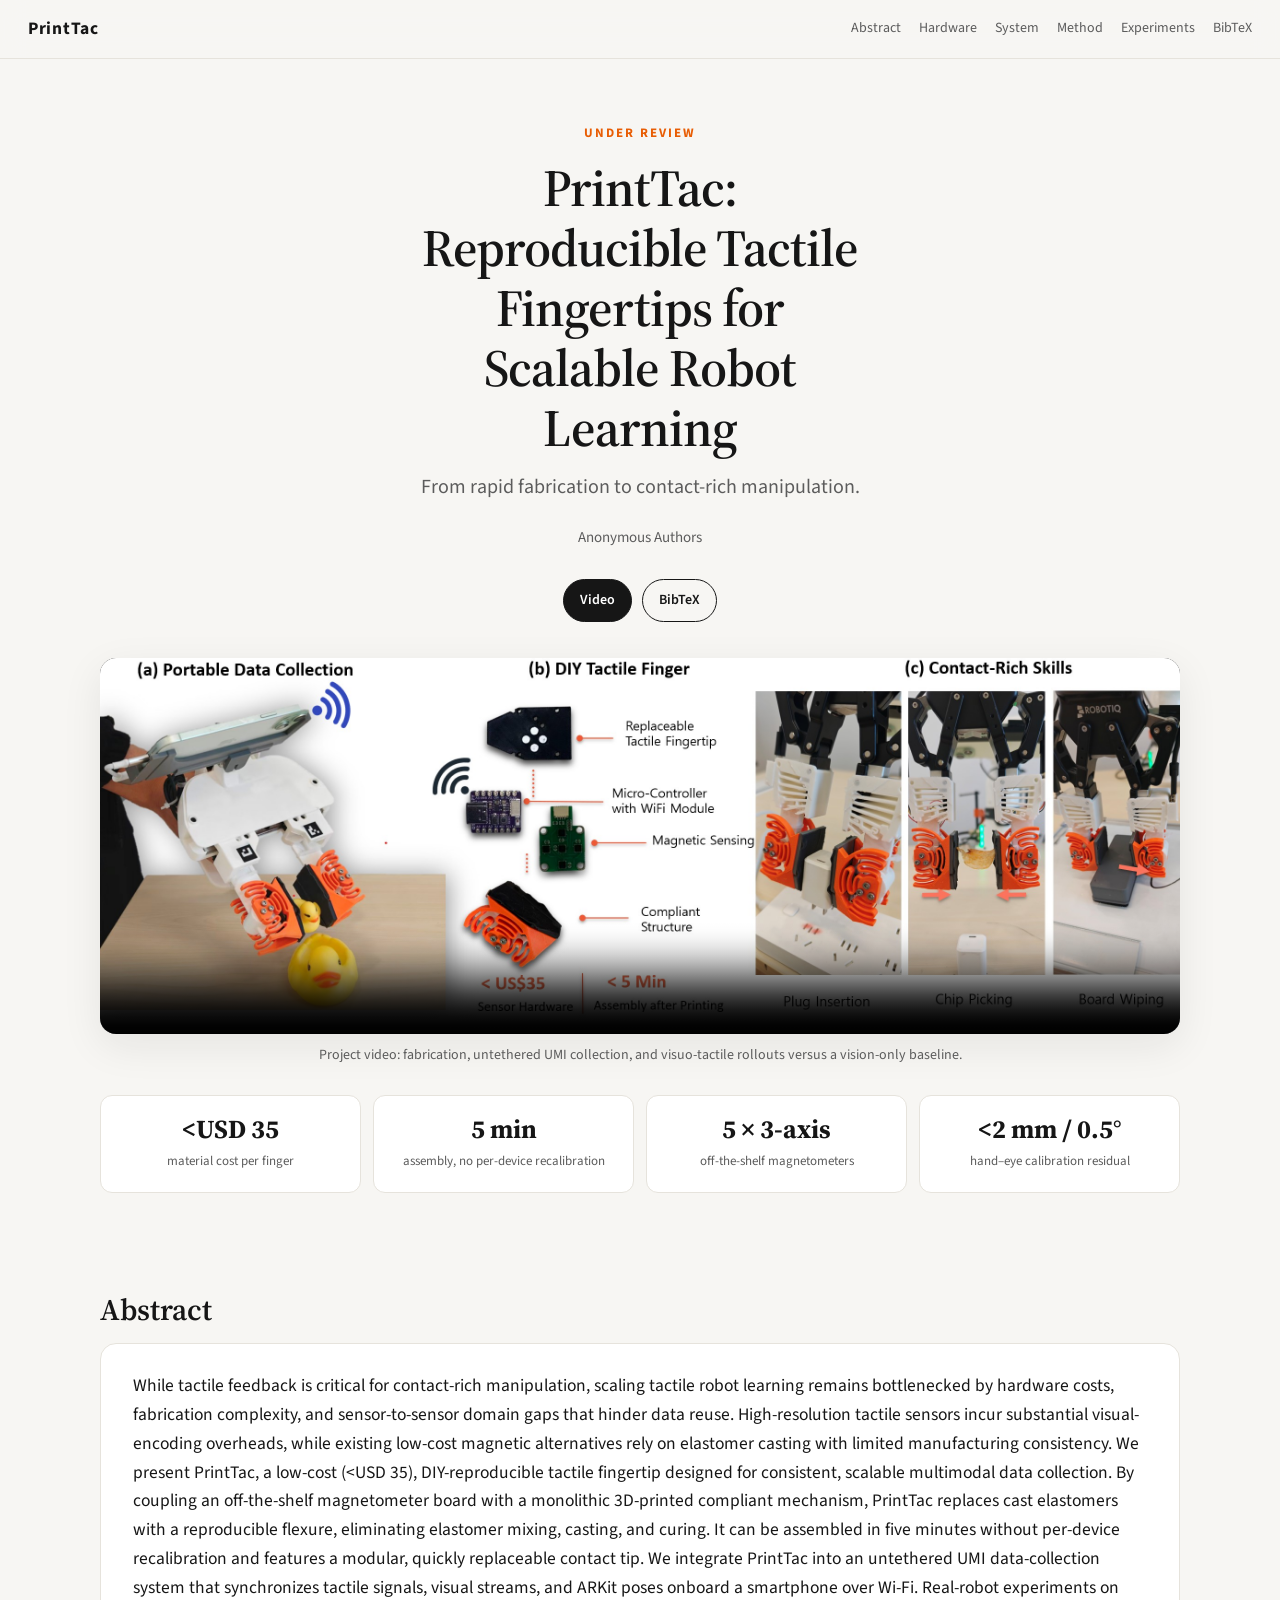
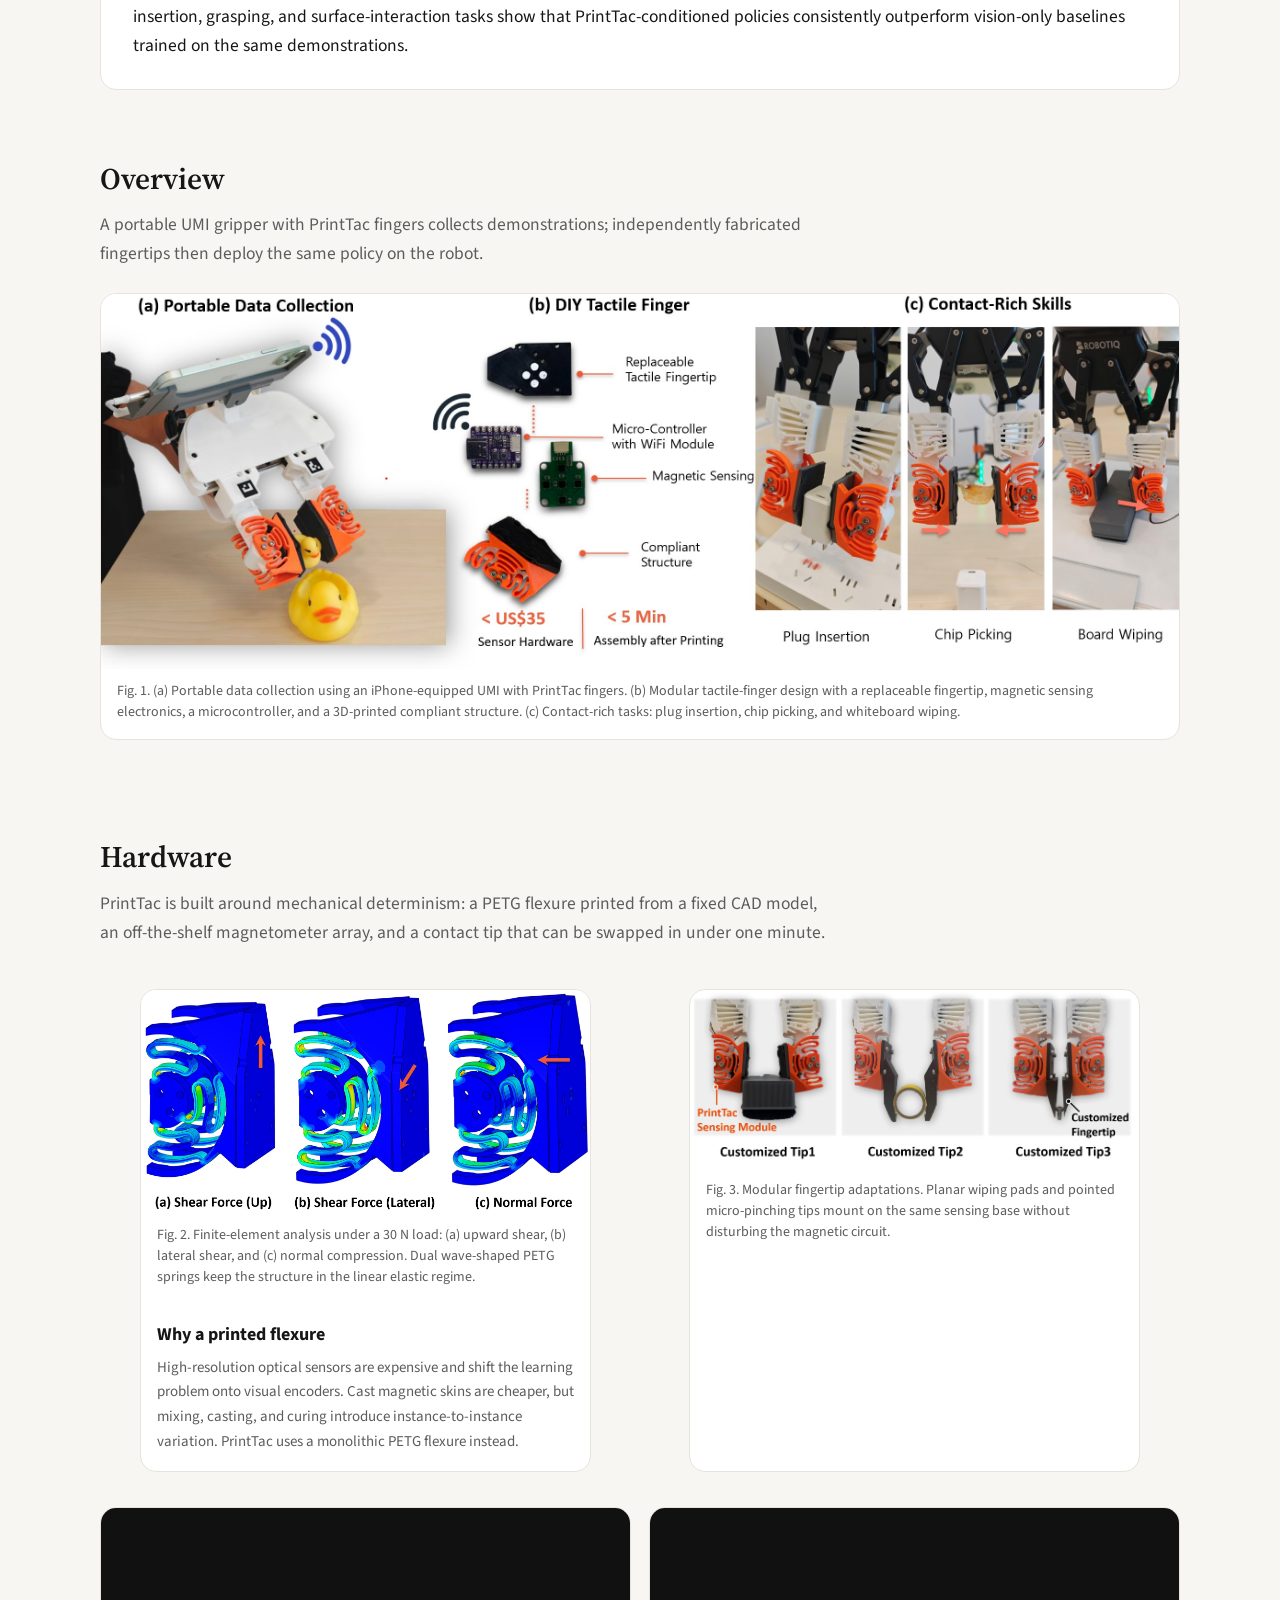
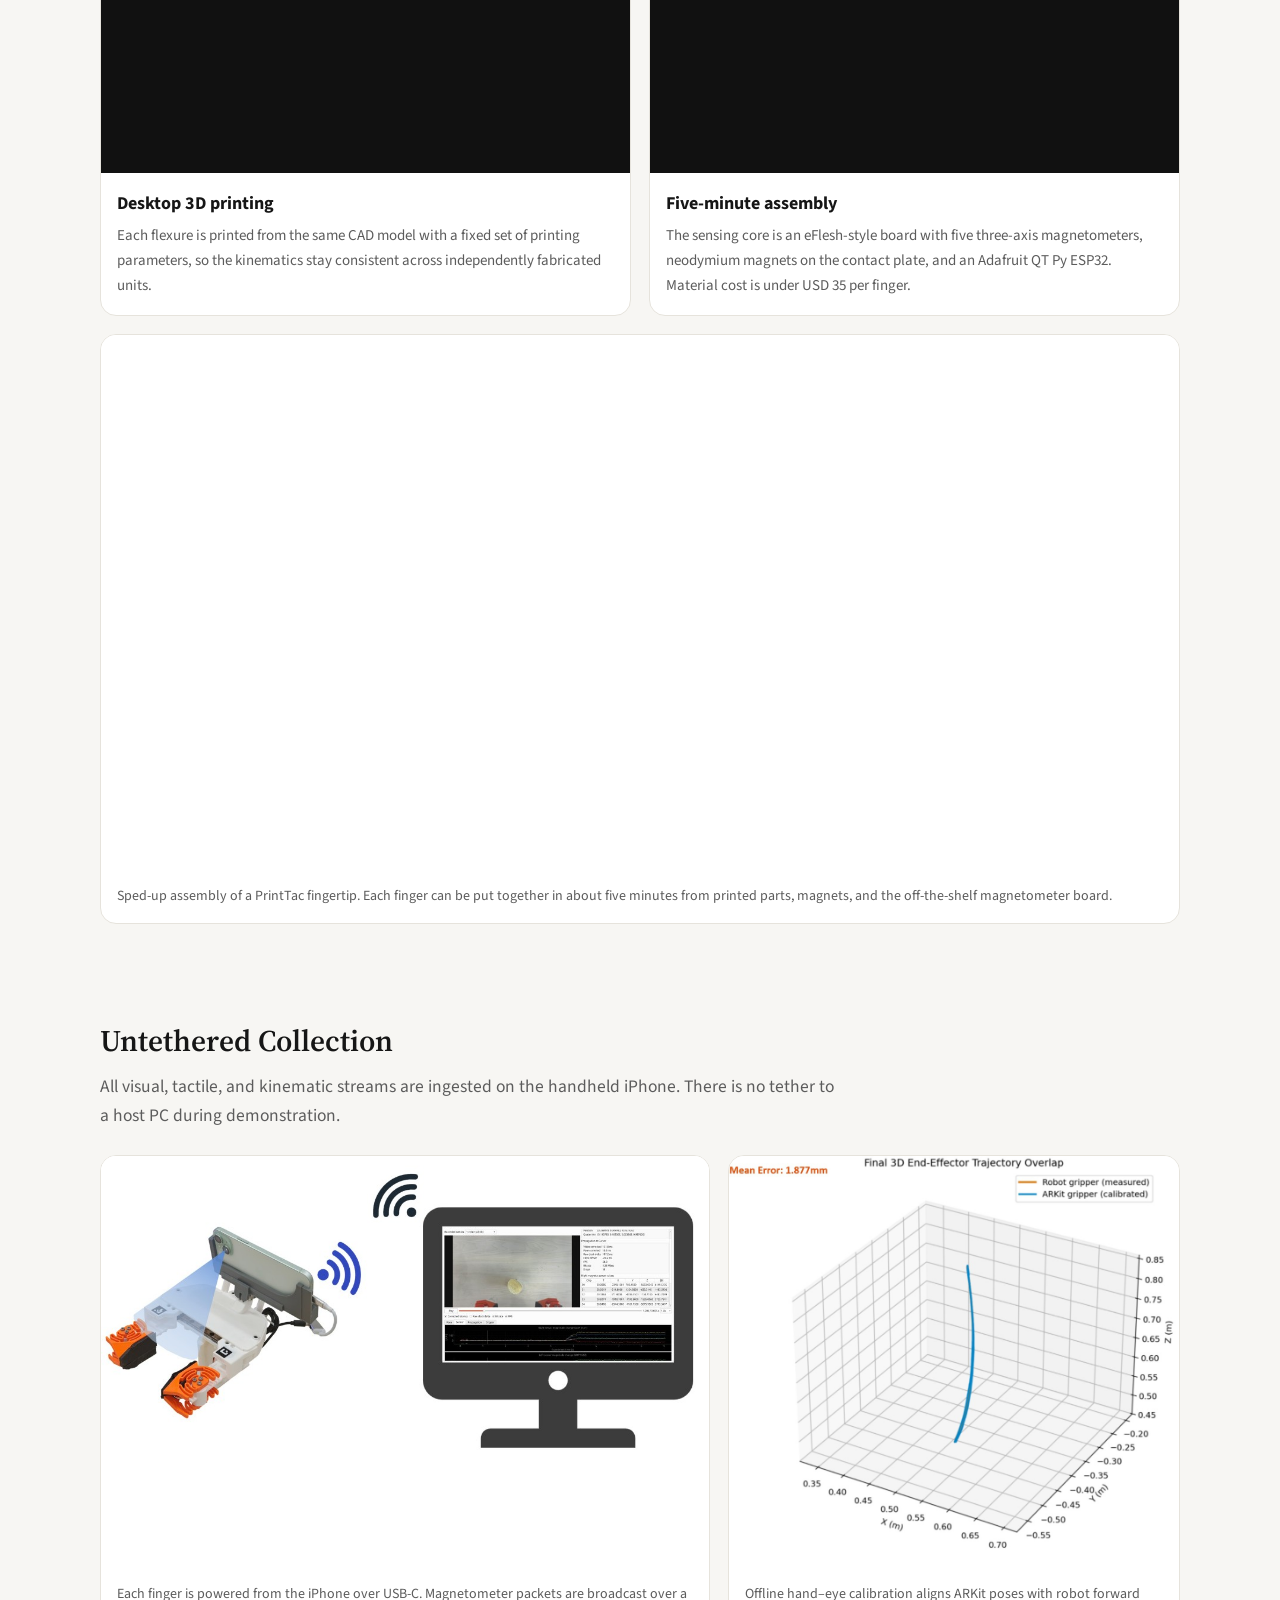
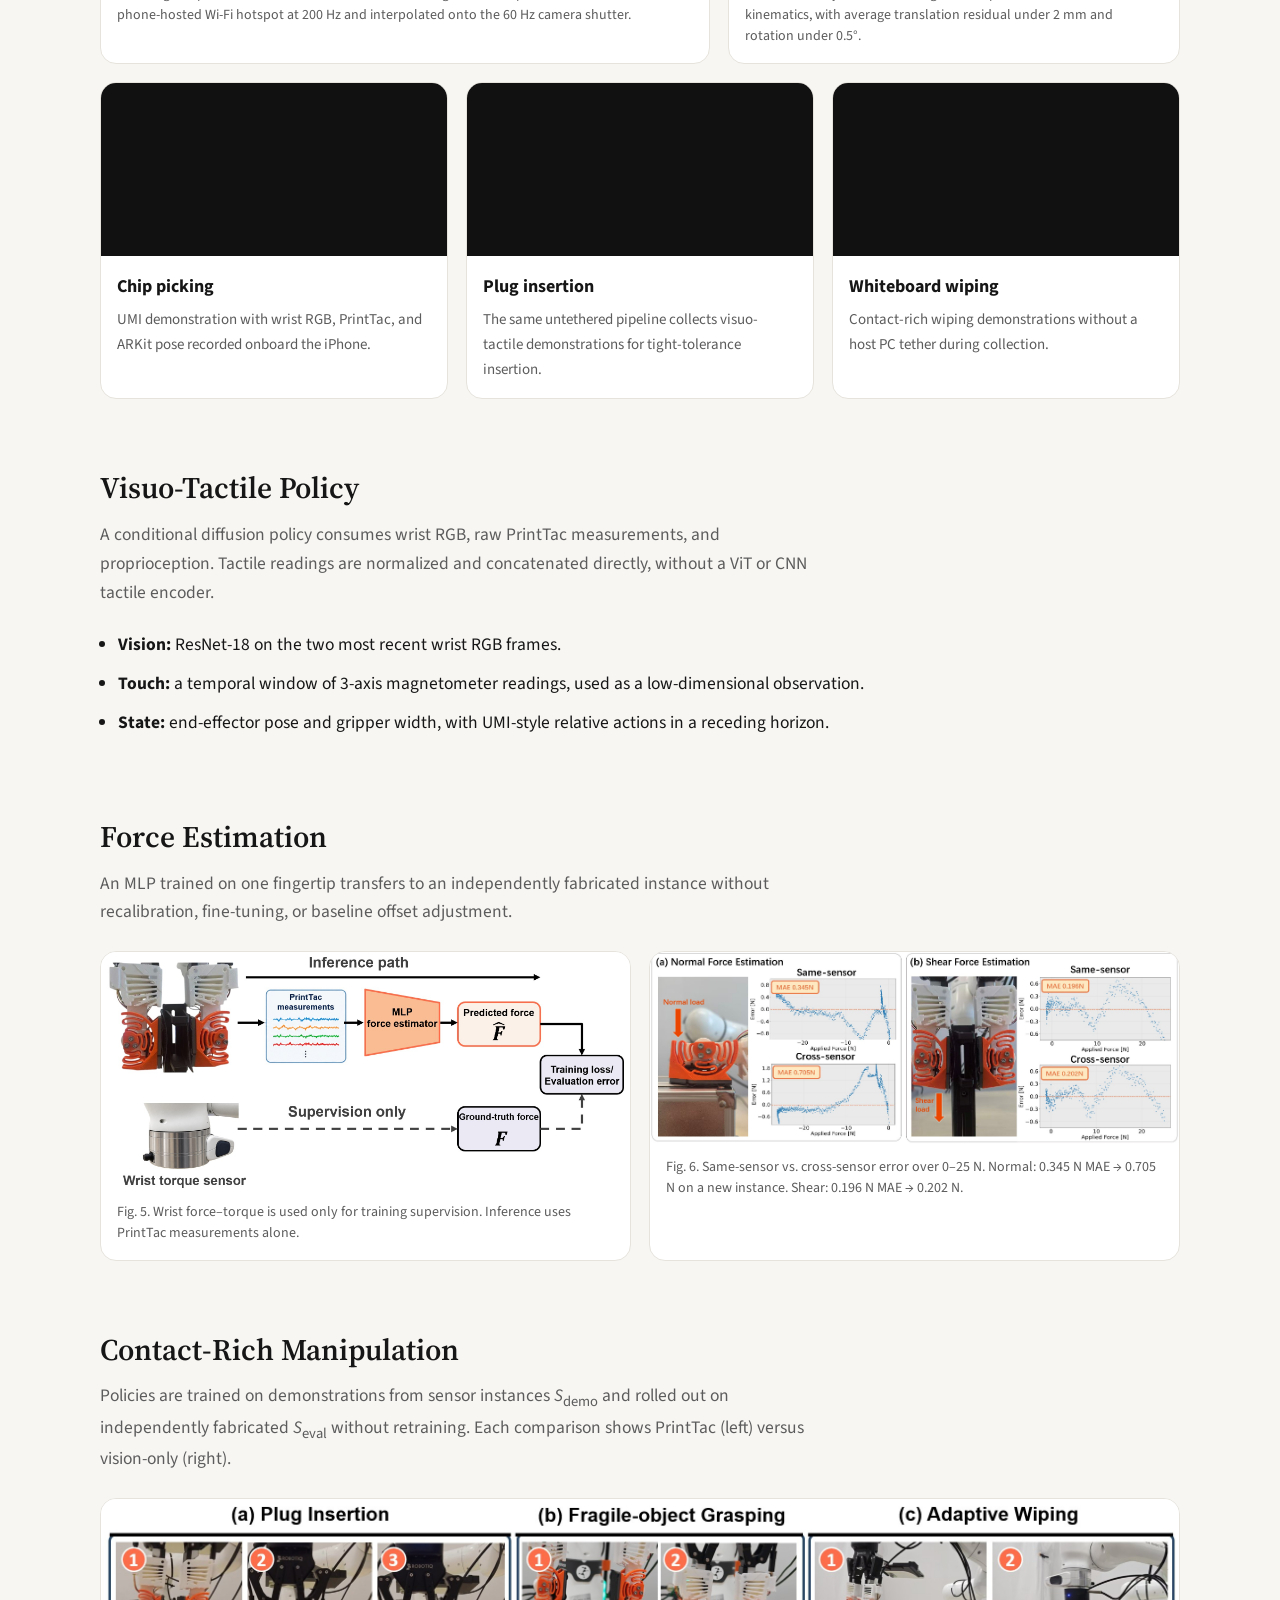
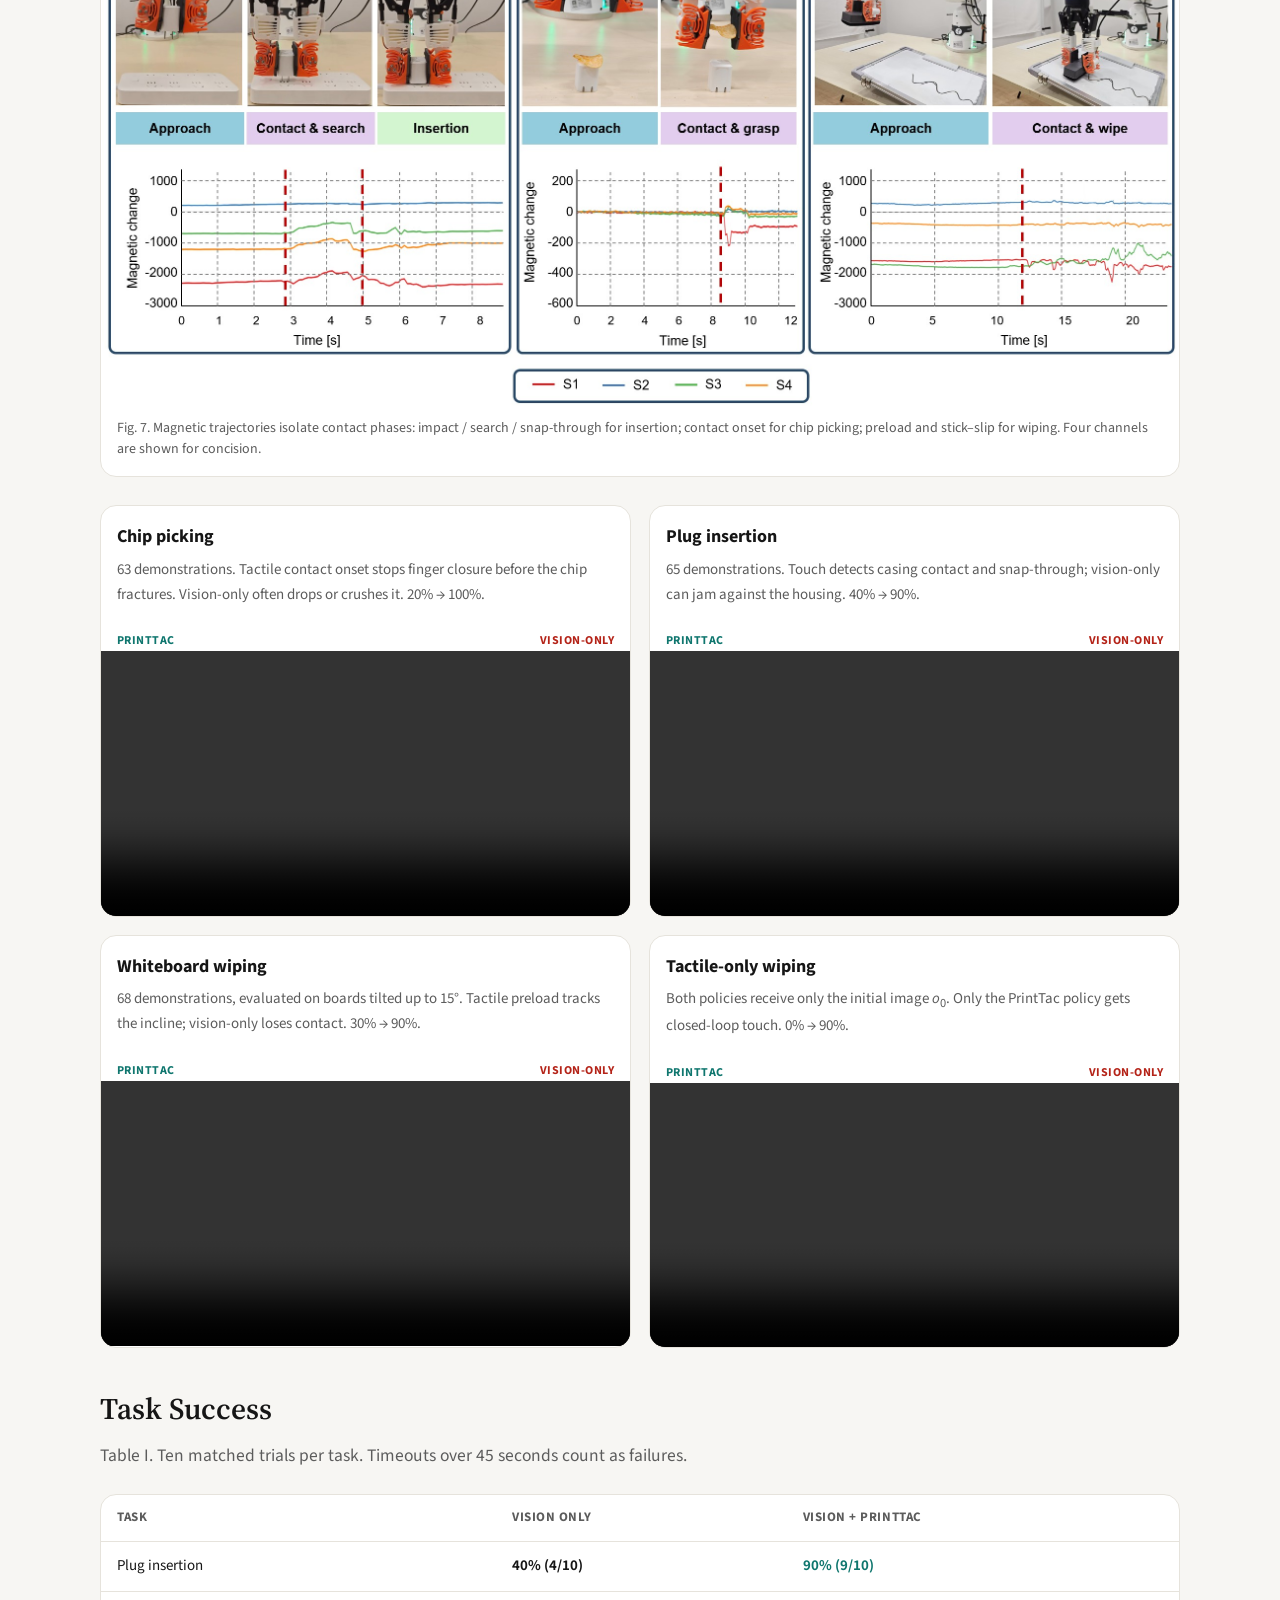
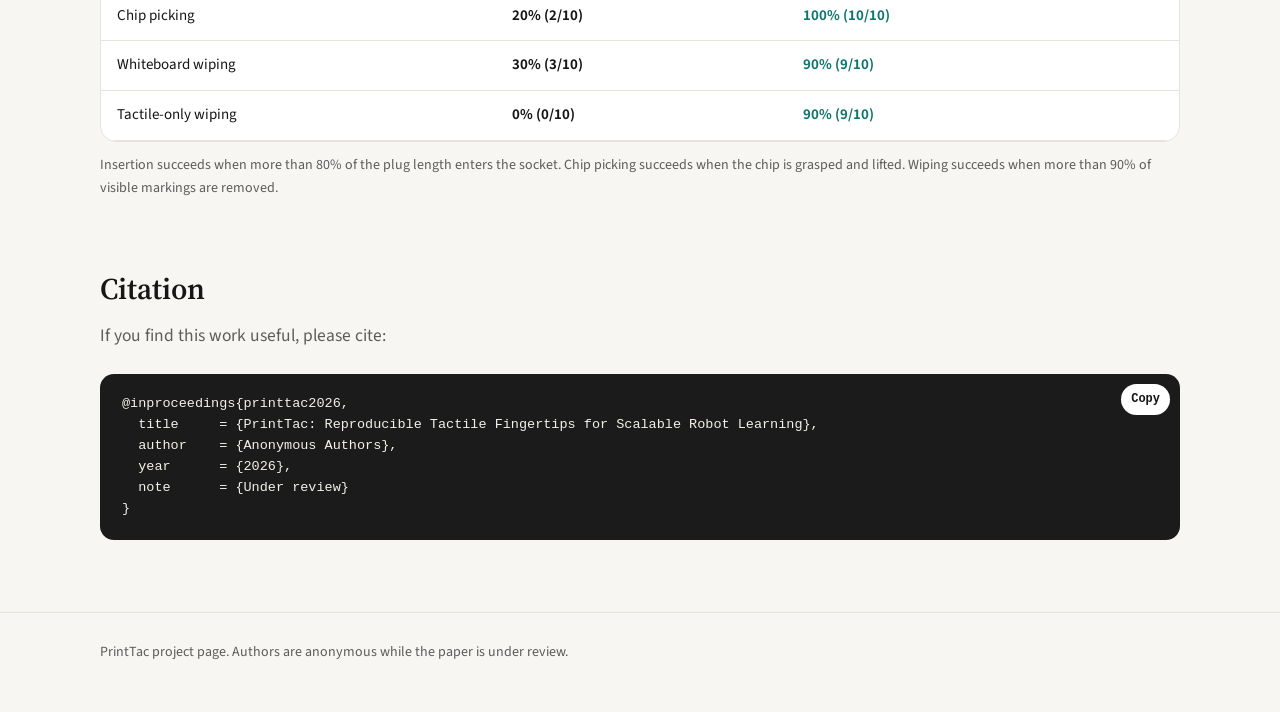
==== index.html @ 377e42c6 "update" ====
<!DOCTYPE html>
<html lang="en">
<head>
  <meta charset="utf-8">
  <meta name="viewport" content="width=device-width, initial-scale=1">
  <title>PrintTac: Reproducible Tactile Fingertips for Scalable Robot Learning</title>
  <meta name="description" content="PrintTac is a low-cost, DIY-reproducible tactile fingertip for consistent, scalable multimodal robot learning.">
  <link rel="preconnect" href="https://fonts.googleapis.com">
  <link rel="preconnect" href="https://fonts.gstatic.com" crossorigin>
  <link href="https://fonts.googleapis.com/css2?family=Source+Sans+3:wght@400;600;700&family=Source+Serif+4:opsz,wght@8..60,500;8..60,600&display=swap" rel="stylesheet">
  <link rel="stylesheet" href="styles.css?v=8">
</head>
<body>
  <header class="site-header">
    <div class="wrap">
      <a class="brand" href="#top">PrintTac</a>
      <nav>
        <a href="#abstract">Abstract</a>
        <a href="#hardware">Hardware</a>
        <a href="#system">System</a>
        <a href="#method">Method</a>
        <a href="#experiments">Experiments</a>
        <a href="#bibtex">BibTeX</a>
      </nav>
    </div>
  </header>

  <main id="top">
    <section class="hero wrap">
      <p class="kicker">Under review</p>
      <h1>PrintTac: Reproducible Tactile Fingertips for Scalable Robot Learning</h1>
      <p class="subtitle">From rapid fabrication to contact-rich manipulation.</p>
      <p class="authors">Anonymous Authors</p>
      <div class="actions">
        <a class="btn" href="#video">Video</a>
        <a class="btn ghost" href="#bibtex">BibTeX</a>
      </div>

      <div id="video" class="hero-video">
        <video controls preload="metadata" playsinline poster="assets/teaser.jpg">
          <source src="assets/demo.mp4" type="video/mp4">
        </video>
      </div>
      <p class="caption">Project video: fabrication, untethered UMI collection, and visuo-tactile rollouts versus a vision-only baseline.</p>

      <div class="stats">
        <div class="stat"><strong>&lt;USD 35</strong><span>material cost per finger</span></div>
        <div class="stat"><strong>5 min</strong><span>assembly, no per-device recalibration</span></div>
        <div class="stat"><strong>5 × 3-axis</strong><span>off-the-shelf magnetometers</span></div>
        <div class="stat"><strong>&lt;2 mm / 0.5°</strong><span>hand–eye calibration residual</span></div>
      </div>
    </section>

    <section id="abstract" class="wrap">
      <h2>Abstract</h2>
      <div class="abstract">
        <p>
          While tactile feedback is critical for contact-rich manipulation, scaling tactile robot learning remains bottlenecked by hardware costs, fabrication complexity, and sensor-to-sensor domain gaps that hinder data reuse. High-resolution tactile sensors incur substantial visual-encoding overheads, while existing low-cost magnetic alternatives rely on elastomer casting with limited manufacturing consistency. We present PrintTac, a low-cost (&lt;USD 35), DIY-reproducible tactile fingertip designed for consistent, scalable multimodal data collection. By coupling an off-the-shelf magnetometer board with a monolithic 3D-printed compliant mechanism, PrintTac replaces cast elastomers with a reproducible flexure, eliminating elastomer mixing, casting, and curing. It can be assembled in five minutes without per-device recalibration and features a modular, quickly replaceable contact tip. We integrate PrintTac into an untethered UMI data-collection system that synchronizes tactile signals, visual streams, and ARKit poses onboard a smartphone over Wi-Fi. Real-robot experiments on insertion, grasping, and surface-interaction tasks show that PrintTac-conditioned policies consistently outperform vision-only baselines trained on the same demonstrations.
        </p>
      </div>
    </section>

    <section id="overview" class="wrap">
      <h2>Overview</h2>
      <p class="lede">A portable UMI gripper with PrintTac fingers collects demonstrations; independently fabricated fingertips then deploy the same policy on the robot.</p>
      <figure class="figure">
        <img src="assets/teaser.jpg" alt="PrintTac system overview: portable UMI collection, modular fingertip, and three contact-rich tasks">
        <figcaption>
          Fig. 1. (a) Portable data collection using an iPhone-equipped UMI with PrintTac fingers.
          (b) Modular tactile-finger design with a replaceable fingertip, magnetic sensing electronics, a microcontroller, and a 3D-printed compliant structure.
          (c) Contact-rich tasks: plug insertion, chip picking, and whiteboard wiping.
        </figcaption>
      </figure>
    </section>

    <section id="hardware" class="wrap">
      <h2>Hardware</h2>
      <p class="lede">PrintTac is built around mechanical determinism: a PETG flexure printed from a fixed CAD model, an off-the-shelf magnetometer array, and a contact tip that can be swapped in under one minute.</p>

      <div class="grid-2">
        <figure class="card">
          <img src="assets/fea.jpg" alt="Finite element analysis of the PrintTac flexure under shear and normal loads">
          <figcaption>
            Fig. 2. Finite-element analysis under a 30 N load: (a) upward shear, (b) lateral shear, and (c) normal compression. Dual wave-shaped PETG springs keep the structure in the linear elastic regime.
          </figcaption>
          <h3>Why a printed flexure</h3>
          <p>High-resolution optical sensors are expensive and shift the learning problem onto visual encoders. Cast magnetic skins are cheaper, but mixing, casting, and curing introduce instance-to-instance variation. PrintTac uses a monolithic PETG flexure instead.</p>
        </figure>
        <figure class="card">
          <img src="assets/fingertip.png" alt="Modular PrintTac fingertips with interchangeable contact geometries">
          <figcaption>
            Fig. 3. Modular fingertip adaptations. Planar wiping pads and pointed micro-pinching tips mount on the same sensing base without disturbing the magnetic circuit.
          </figcaption>
        </figure>
      </div>

      <div class="grid-2" style="margin-top:18px">
        <article class="card">
          <video autoplay muted loop playsinline preload="metadata" src="assets/print1.mp4"></video>
          <h3>Desktop 3D printing</h3>
          <p>Each flexure is printed from the same CAD model with a fixed set of printing parameters, so the kinematics stay consistent across independently fabricated units.</p>
        </article>
        <article class="card">
          <video autoplay muted loop playsinline preload="metadata" src="assets/print2.mp4"></video>
          <h3>Five-minute assembly</h3>
          <p>The sensing core is an eFlesh-style board with five three-axis magnetometers, neodymium magnets on the contact plate, and an Adafruit QT Py ESP32. Material cost is under USD 35 per finger.</p>
        </article>
      </div>

      <figure class="figure" style="margin-top:18px">
        <video autoplay muted loop playsinline preload="metadata" src="assets/assembly.mp4"></video>
        <figcaption>
          Sped-up assembly of a PrintTac fingertip. Each finger can be put together in about five minutes from printed parts, magnets, and the off-the-shelf magnetometer board.
        </figcaption>
      </figure>
    </section>

    <section id="system" class="wrap">
      <h2>Untethered Collection</h2>
      <p class="lede">All visual, tactile, and kinematic streams are ingested on the handheld iPhone. There is no tether to a host PC during demonstration.</p>

      <div class="grid-2 collection-figures">
        <figure class="card">
          <img src="assets/wifi.jpg" alt="Wireless tactile streaming from ESP32 to iPhone over Wi-Fi">
          <figcaption>
            Each finger is powered from the iPhone over USB-C. Magnetometer packets are broadcast over a phone-hosted Wi-Fi hotspot at 200 Hz and interpolated onto the 60 Hz camera shutter.
          </figcaption>
        </figure>
        <figure class="card">
          <img src="assets/traj.jpg" alt="Hand-eye calibration trajectory overlap">
          <figcaption>
            Offline hand–eye calibration aligns ARKit poses with robot forward kinematics, with average translation residual under 2 mm and rotation under 0.5°.
          </figcaption>
        </figure>
      </div>

      <div class="grid-3" style="margin-top:18px">
        <article class="card">
          <video autoplay muted loop playsinline preload="metadata" src="assets/umi_chip.mp4"></video>
          <h3>Chip picking</h3>
          <p>UMI demonstration with wrist RGB, PrintTac, and ARKit pose recorded onboard the iPhone.</p>
        </article>
        <article class="card">
          <video autoplay muted loop playsinline preload="metadata" src="assets/umi_insert.mp4"></video>
          <h3>Plug insertion</h3>
          <p>The same untethered pipeline collects visuo-tactile demonstrations for tight-tolerance insertion.</p>
        </article>
        <article class="card">
          <video autoplay muted loop playsinline preload="metadata" src="assets/umi_wipe.mp4"></video>
          <h3>Whiteboard wiping</h3>
          <p>Contact-rich wiping demonstrations without a host PC tether during collection.</p>
        </article>
      </div>
    </section>

    <section id="method" class="wrap">
      <h2>Visuo-Tactile Policy</h2>
      <p class="lede">A conditional diffusion policy consumes wrist RGB, raw PrintTac measurements, and proprioception. Tactile readings are normalized and concatenated directly, without a ViT or CNN tactile encoder.</p>
      <ul class="bullets">
        <li><strong>Vision:</strong> ResNet-18 on the two most recent wrist RGB frames.</li>
        <li><strong>Touch:</strong> a temporal window of 3-axis magnetometer readings, used as a low-dimensional observation.</li>
        <li><strong>State:</strong> end-effector pose and gripper width, with UMI-style relative actions in a receding horizon.</li>
      </ul>
    </section>

    <section id="force" class="wrap">
      <h2>Force Estimation</h2>
      <p class="lede">An MLP trained on one fingertip transfers to an independently fabricated instance without recalibration, fine-tuning, or baseline offset adjustment.</p>
      <div class="grid-2 force-figures">
        <figure class="figure">
          <img src="assets/force_mapping.jpg" alt="MLP maps PrintTac measurements to predicted force; wrist torque is supervision only">
          <figcaption>Fig. 5. Wrist force–torque is used only for training supervision. Inference uses PrintTac measurements alone.</figcaption>
        </figure>
        <figure class="figure">
          <img src="assets/force.jpg" alt="Same-sensor and cross-sensor force estimation error plots">
          <figcaption>
            Fig. 6. Same-sensor vs. cross-sensor error over 0–25 N.
            Normal: 0.345 N MAE → 0.705 N on a new instance.
            Shear: 0.196 N MAE → 0.202 N.
          </figcaption>
        </figure>
      </div>
    </section>

    <section id="experiments" class="wrap">
      <h2>Contact-Rich Manipulation</h2>
      <p class="lede">Policies are trained on demonstrations from sensor instances <em>S</em><sub>demo</sub> and rolled out on independently fabricated <em>S</em><sub>eval</sub> without retraining. Each comparison shows PrintTac (left) versus vision-only (right).</p>

      <figure class="figure">
        <img src="assets/exp_tasks.jpg" alt="Contact-phase signatures for insertion, chip picking, and wiping">
        <figcaption>
          Fig. 7. Magnetic trajectories isolate contact phases: impact / search / snap-through for insertion; contact onset for chip picking; preload and stick–slip for wiping. Four channels are shown for concision.
        </figcaption>
      </figure>

      <div class="grid-tasks">
        <article class="card task">
          <h3>Chip picking</h3>
          <p>63 demonstrations. Tactile contact onset stops finger closure before the chip fractures. Vision-only often drops or crushes it. 20% → 100%.</p>
          <div class="split-label"><span>PrintTac</span><span>Vision-only</span></div>
          <video controls muted loop playsinline preload="none" src="assets/chip.mp4"></video>
        </article>
        <article class="card task">
          <h3>Plug insertion</h3>
          <p>65 demonstrations. Touch detects casing contact and snap-through; vision-only can jam against the housing. 40% → 90%.</p>
          <div class="split-label"><span>PrintTac</span><span>Vision-only</span></div>
          <video controls muted loop playsinline preload="none" src="assets/insert.mp4"></video>
        </article>
        <article class="card task">
          <h3>Whiteboard wiping</h3>
          <p>68 demonstrations, evaluated on boards tilted up to 15°. Tactile preload tracks the incline; vision-only loses contact. 30% → 90%.</p>
          <div class="split-label"><span>PrintTac</span><span>Vision-only</span></div>
          <video controls muted loop playsinline preload="none" src="assets/wipe.mp4"></video>
        </article>
        <article class="card task">
          <h3>Tactile-only wiping</h3>
          <p>Both policies receive only the initial image <em>o</em><sub>0</sub>. Only the PrintTac policy gets closed-loop touch. 0% → 90%.</p>
          <div class="split-label"><span>PrintTac</span><span>Vision-only</span></div>
          <video controls muted loop playsinline preload="none" src="assets/blind_eval.mp4"></video>
        </article>
      </div>

      <h2 style="margin-top:36px">Task Success</h2>
      <p class="lede">Table I. Ten matched trials per task. Timeouts over 45 seconds count as failures.</p>
      <div class="table-wrap">
        <table>
          <thead>
            <tr>
              <th>Task</th>
              <th>Vision only</th>
              <th>Vision + PrintTac</th>
            </tr>
          </thead>
          <tbody>
            <tr>
              <td>Plug insertion</td>
              <td class="num">40% (4/10)</td>
              <td class="num good">90% (9/10)</td>
            </tr>
            <tr>
              <td>Chip picking</td>
              <td class="num">20% (2/10)</td>
              <td class="num good">100% (10/10)</td>
            </tr>
            <tr>
              <td>Whiteboard wiping</td>
              <td class="num">30% (3/10)</td>
              <td class="num good">90% (9/10)</td>
            </tr>
            <tr>
              <td>Tactile-only wiping</td>
              <td class="num">0% (0/10)</td>
              <td class="num good">90% (9/10)</td>
            </tr>
          </tbody>
        </table>
      </div>
      <p class="note">Insertion succeeds when more than 80% of the plug length enters the socket. Chip picking succeeds when the chip is grasped and lifted. Wiping succeeds when more than 90% of visible markings are removed.</p>
    </section>

    <section id="bibtex" class="wrap">
      <h2>Citation</h2>
      <p class="lede">If you find this work useful, please cite:</p>
      <pre class="bibtex" id="bibtex-block"><button class="copy" type="button" id="copy-bib">Copy</button><code>@inproceedings{printtac2026,
  title     = {PrintTac: Reproducible Tactile Fingertips for Scalable Robot Learning},
  author    = {Anonymous Authors},
  year      = {2026},
  note      = {Under review}
}</code></pre>
    </section>
  </main>

  <footer>
    <div class="wrap">
      PrintTac project page. Authors are anonymous while the paper is under review.
    </div>
  </footer>

  <script>
    const button = document.getElementById("copy-bib");
    const code = document.querySelector("#bibtex-block code");
    button.addEventListener("click", async () => {
      const text = code.textContent;
      try {
        await navigator.clipboard.writeText(text);
        button.textContent = "Copied";
      } catch (error) {
        const selection = window.getSelection();
        const range = document.createRange();
        range.selectNodeContents(code);
        selection.removeAllRanges();
        selection.addRange(range);
        button.textContent = document.execCommand("copy") ? "Copied" : "Select to copy";
      }
      setTimeout(() => { button.textContent = "Copy"; }, 1600);
    });
  </script>
</body>
</html>
---- styles.css ----
:root {
  --bg: #f7f6f3;
  --paper: #ffffff;
  --ink: #161616;
  --muted: #5c5c5c;
  --line: #e6e3dc;
  --accent: #e85d04;
  --accent-dark: #c2410c;
  --ok: #0f766e;
  --fail: #b42318;
  --shadow: 0 12px 40px rgba(22, 22, 22, 0.08);
  --max: 1080px;
}

* {
  box-sizing: border-box;
}

html {
  scroll-behavior: smooth;
  scroll-padding-top: 72px;
}

body {
  margin: 0;
  color: var(--ink);
  background: var(--bg);
  font-family: "Source Sans 3", "Segoe UI", sans-serif;
  font-size: 17.5px;
  line-height: 1.65;
}

img,
video {
  max-width: 100%;
  display: block;
}

a {
  color: var(--accent-dark);
}

.wrap {
  width: min(var(--max), calc(100% - 40px));
  margin: 0 auto;
}

.site-header {
  position: sticky;
  top: 0;
  z-index: 20;
  background: rgba(247, 246, 243, 0.92);
  backdrop-filter: blur(12px);
  border-bottom: 1px solid var(--line);
}

.site-header .wrap {
  display: flex;
  align-items: center;
  justify-content: space-between;
  width: 100%;
  max-width: none;
  min-height: 58px;
  gap: 16px;
  padding: 0 28px;
  margin: 0;
}

.brand {
  font-weight: 700;
  letter-spacing: 0.04em;
  text-decoration: none;
  color: var(--ink);
}

nav {
  display: flex;
  flex-wrap: wrap;
  gap: 6px 18px;
  font-size: 14px;
}

nav a {
  color: var(--muted);
  text-decoration: none;
}

nav a:hover {
  color: var(--ink);
}

.hero {
  padding: 64px 0 28px;
  text-align: center;
}

.kicker {
  margin: 0 0 14px;
  color: var(--accent);
  font-size: 13px;
  font-weight: 700;
  letter-spacing: 0.16em;
  text-transform: uppercase;
}

h1 {
  margin: 0 auto 14px;
  max-width: 18ch;
  font-family: "Source Serif 4", Georgia, serif;
  font-size: clamp(32px, 5vw, 52px);
  font-weight: 600;
  line-height: 1.15;
  letter-spacing: -0.02em;
}

.subtitle {
  margin: 0 auto 22px;
  max-width: 42rem;
  color: var(--muted);
  font-size: 20px;
}

.authors,
.venue {
  margin: 0;
  color: var(--muted);
  font-size: 15px;
}

.venue {
  margin-top: 4px;
}

.actions {
  display: flex;
  justify-content: center;
  flex-wrap: wrap;
  gap: 10px;
  margin: 28px 0 36px;
}

.btn {
  display: inline-flex;
  align-items: center;
  gap: 8px;
  padding: 9px 16px;
  border-radius: 999px;
  border: 1px solid var(--ink);
  background: var(--ink);
  color: #fff;
  text-decoration: none;
  font-size: 14px;
  font-weight: 600;
}

.btn.ghost {
  background: transparent;
  color: var(--ink);
}

.btn:hover {
  border-color: var(--accent);
  background: var(--accent);
  color: #fff;
}

.hero-video {
  overflow: hidden;
  border-radius: 16px;
  box-shadow: var(--shadow);
  background: #111;
}

.hero-video video {
  width: 100%;
}

.caption {
  margin: 10px 0 0;
  color: var(--muted);
  font-size: 14px;
  text-align: center;
}

.stats {
  display: grid;
  grid-template-columns: repeat(4, 1fr);
  gap: 12px;
  margin: 28px 0 8px;
}

.stat {
  padding: 18px 12px;
  background: var(--paper);
  border: 1px solid var(--line);
  border-radius: 12px;
  text-align: center;
}

.stat strong {
  display: block;
  font-family: "Source Serif 4", Georgia, serif;
  font-size: 26px;
  line-height: 1.2;
}

.stat span {
  color: var(--muted);
  font-size: 13px;
}

section {
  padding: 56px 0 8px;
  scroll-margin-top: 72px;
}

h2 {
  margin: 0 0 8px;
  font-family: "Source Serif 4", Georgia, serif;
  font-size: 30px;
  font-weight: 600;
}

.lede {
  margin: 0 0 24px;
  max-width: 46rem;
  color: var(--muted);
}

.abstract {
  padding: 28px 32px;
  background: var(--paper);
  border: 1px solid var(--line);
  border-radius: 16px;
}

.abstract p {
  margin: 0;
}

.figure {
  margin: 0 0 28px;
  background: var(--paper);
  border: 1px solid var(--line);
  border-radius: 16px;
  overflow: hidden;
}

.figure img,
.figure video {
  width: 100%;
  background: #fff;
}

.figure figcaption,
.card figcaption {
  padding: 12px 16px 16px;
  color: var(--muted);
  font-size: 14px;
  line-height: 1.5;
}

.grid-2,
.grid-3,
.grid-tasks {
  display: grid;
  gap: 18px;
}

.grid-2 {
  grid-template-columns: 1fr 1fr;
}

.collection-figures {
  grid-template-columns: 1.35fr 1fr;
  grid-template-rows: auto auto;
  gap: 18px;
  align-items: stretch;
}

.collection-figures figure {
  display: grid;
  grid-template-rows: subgrid;
  grid-row: span 2;
  margin: 0;
}

.collection-figures img {
  width: 100%;
  display: block;
  background: #fff;
}

.collection-figures figure:first-child img {
  aspect-ratio: 1024 / 516;
  height: auto;
  object-fit: contain;
}

.collection-figures figure:last-child img {
  height: 100%;
  object-fit: fill;
}

.force-figures .figure {
  margin-bottom: 0;
}

.grid-3 {
  grid-template-columns: 1fr 1fr 1fr;
}

.grid-tasks {
  grid-template-columns: 1fr 1fr;
}

.card {
  background: var(--paper);
  border: 1px solid var(--line);
  border-radius: 16px;
  overflow: hidden;
}

.card video {
  width: 100%;
  background: #111;
}

.card h3,
.task h3 {
  margin: 16px 16px 6px;
  font-size: 18px;
}

.card p,
.task p {
  margin: 0 16px 16px;
  color: var(--muted);
  font-size: 15px;
}

.compare {
  display: grid;
  grid-template-columns: 1fr 1fr;
  gap: 10px;
  padding: 0 16px;
}

.compare figure {
  margin: 0;
}

.compare img,
.compare video {
  width: 100%;
  aspect-ratio: 4 / 3;
  object-fit: contain;
  border-radius: 10px;
  background: #f3f1ec;
}

.compare figcaption {
  padding: 8px 0 12px;
  text-align: center;
  font-size: 13px;
}

.task video {
  width: 100%;
  background: #111;
}

.task .split-label {
  display: flex;
  justify-content: space-between;
  padding: 8px 16px 0;
  font-size: 12px;
  font-weight: 700;
  letter-spacing: 0.04em;
  text-transform: uppercase;
}

.task .split-label span:first-child {
  color: var(--ok);
}

.task .split-label span:last-child {
  color: var(--fail);
}

.bullets {
  margin: 0;
  padding-left: 1.15rem;
}

.bullets li {
  margin: 0 0 10px;
}

.table-wrap {
  overflow-x: auto;
  background: var(--paper);
  border: 1px solid var(--line);
  border-radius: 16px;
}

table {
  width: 100%;
  border-collapse: collapse;
  font-size: 15px;
}

th,
td {
  padding: 12px 16px;
  border-bottom: 1px solid var(--line);
  text-align: left;
}

th {
  font-size: 13px;
  letter-spacing: 0.04em;
  text-transform: uppercase;
  color: var(--muted);
  font-weight: 700;
}

td.num {
  font-variant-numeric: tabular-nums;
  font-weight: 650;
}

td.good {
  color: var(--ok);
}

.note {
  margin: 12px 0 0;
  color: var(--muted);
  font-size: 14px;
}

.bibtex {
  position: relative;
  margin: 0;
  padding: 20px 22px;
  overflow-x: auto;
  background: #1b1b1b;
  color: #f4f1ea;
  border-radius: 14px;
  font-size: 13.5px;
  line-height: 1.55;
}

.copy {
  position: absolute;
  top: 10px;
  right: 10px;
  padding: 6px 10px;
  border: 0;
  border-radius: 999px;
  background: #fff;
  color: var(--ink);
  font: inherit;
  font-size: 12px;
  font-weight: 700;
  cursor: pointer;
}

footer {
  margin-top: 64px;
  padding: 28px 0 48px;
  border-top: 1px solid var(--line);
  color: var(--muted);
  font-size: 14px;
}

@media (max-width: 860px) {
  .stats,
  .grid-2,
  .grid-3,
  .grid-tasks,
  .collection-figures {
    grid-template-columns: 1fr;
  }

  .collection-figures {
    grid-template-rows: none;
  }

  .collection-figures figure {
    display: block;
    grid-row: auto;
  }

  .collection-figures figure:last-child img {
    height: auto;
    object-fit: contain;
  }

  nav {
    display: none;
  }

  .hero {
    padding-top: 36px;
  }

  .abstract {
    padding: 20px;
  }
}
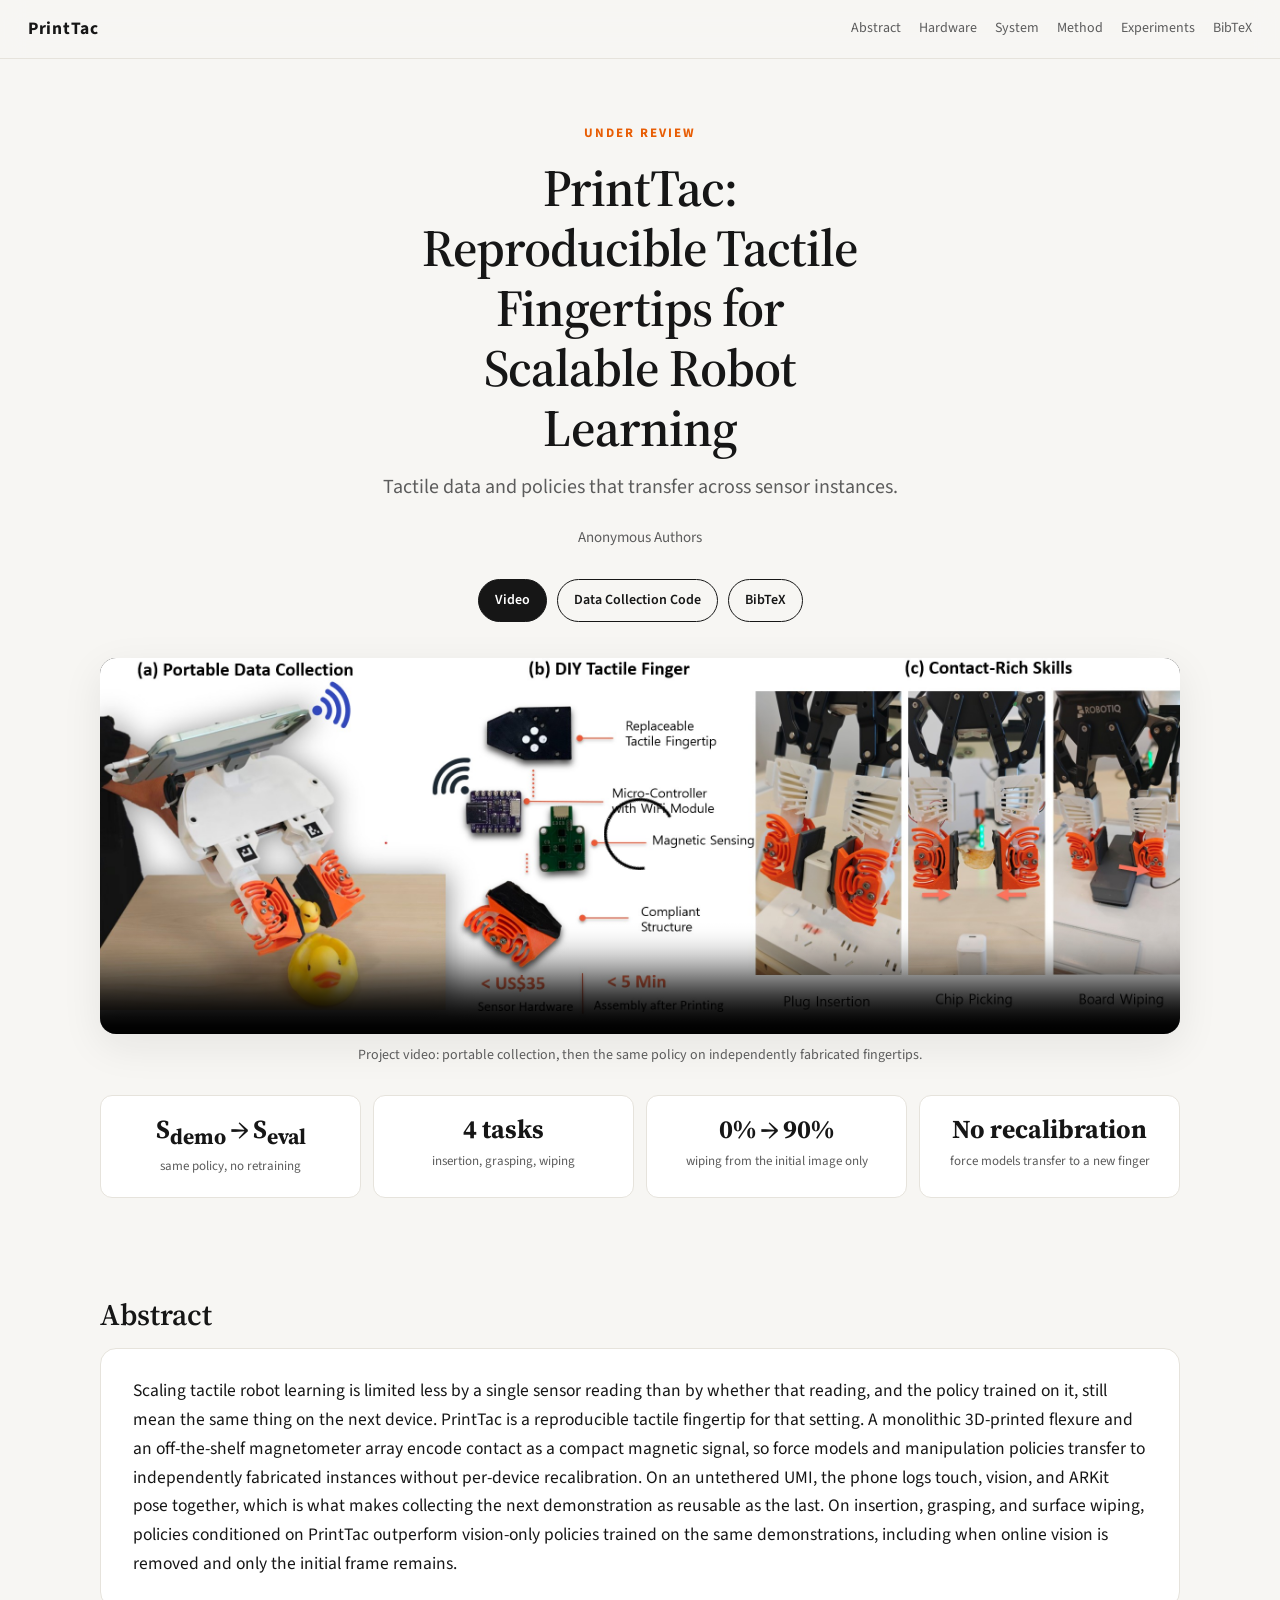
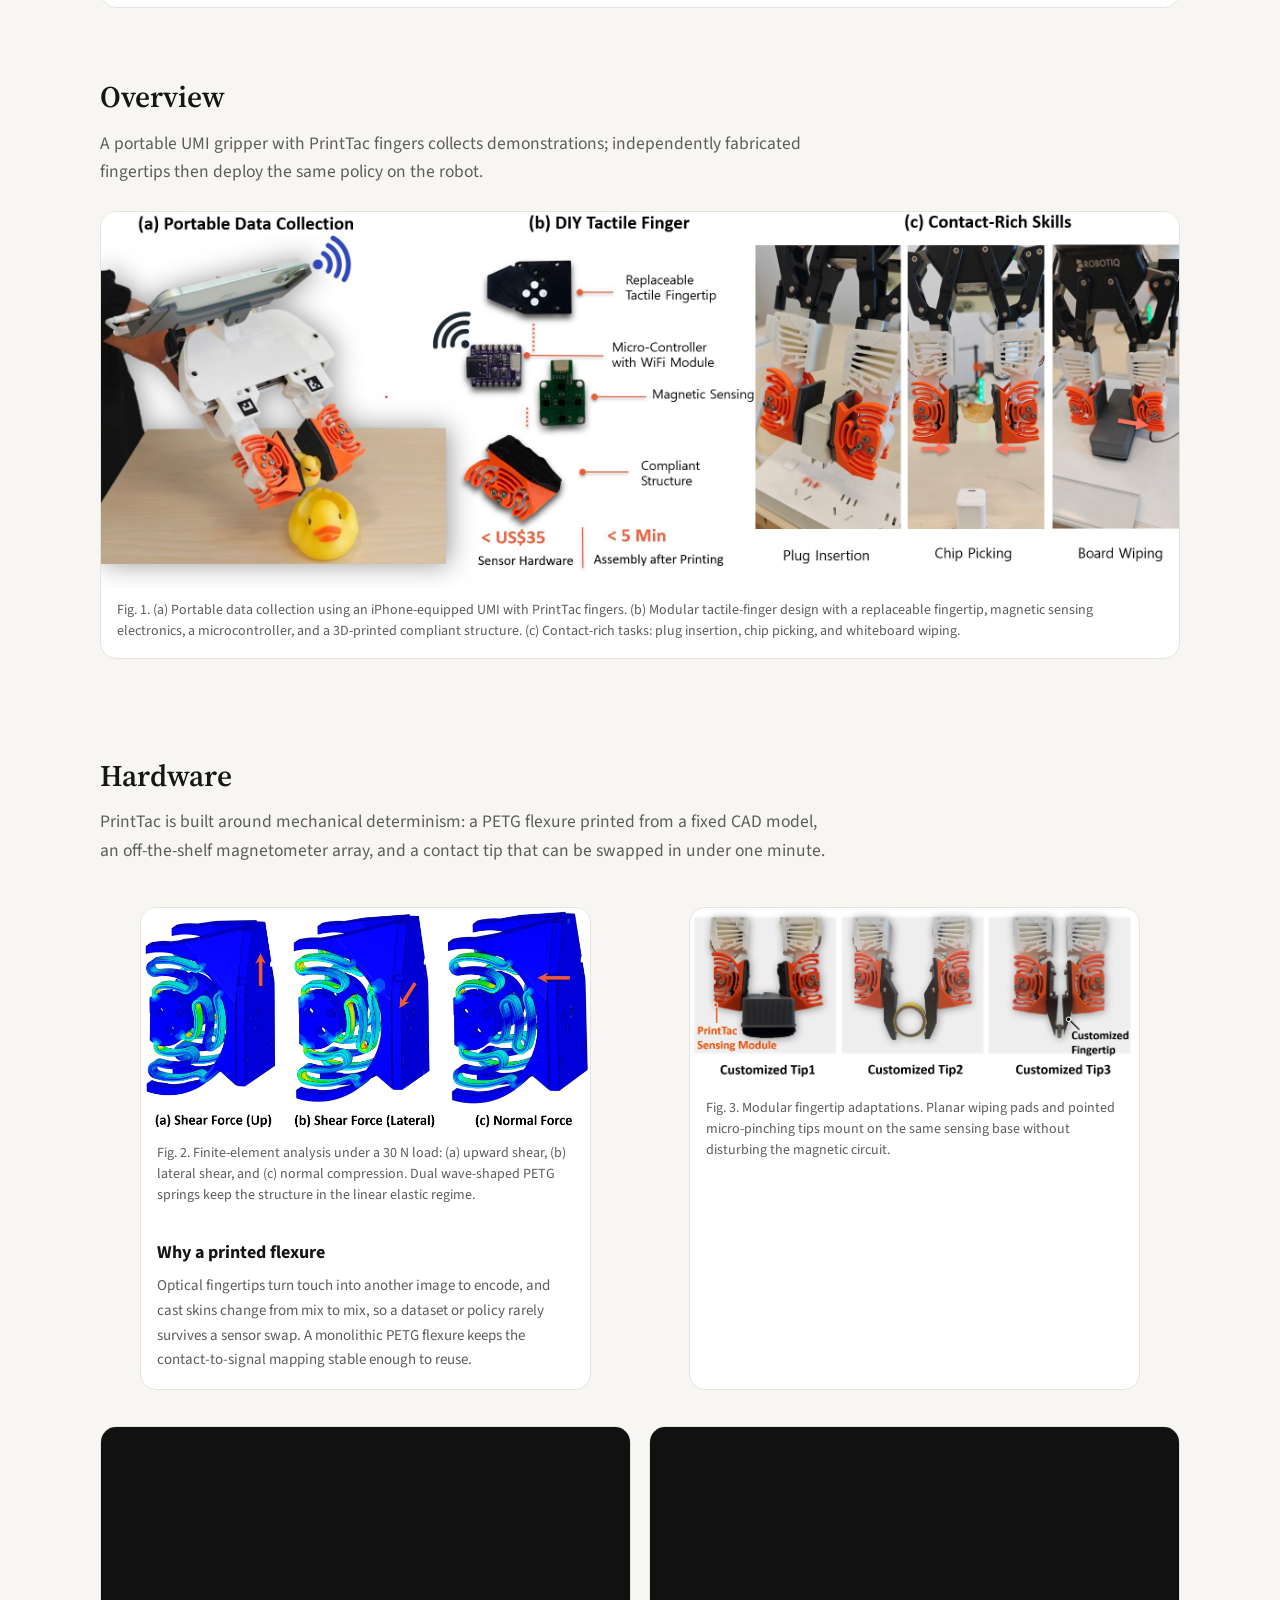
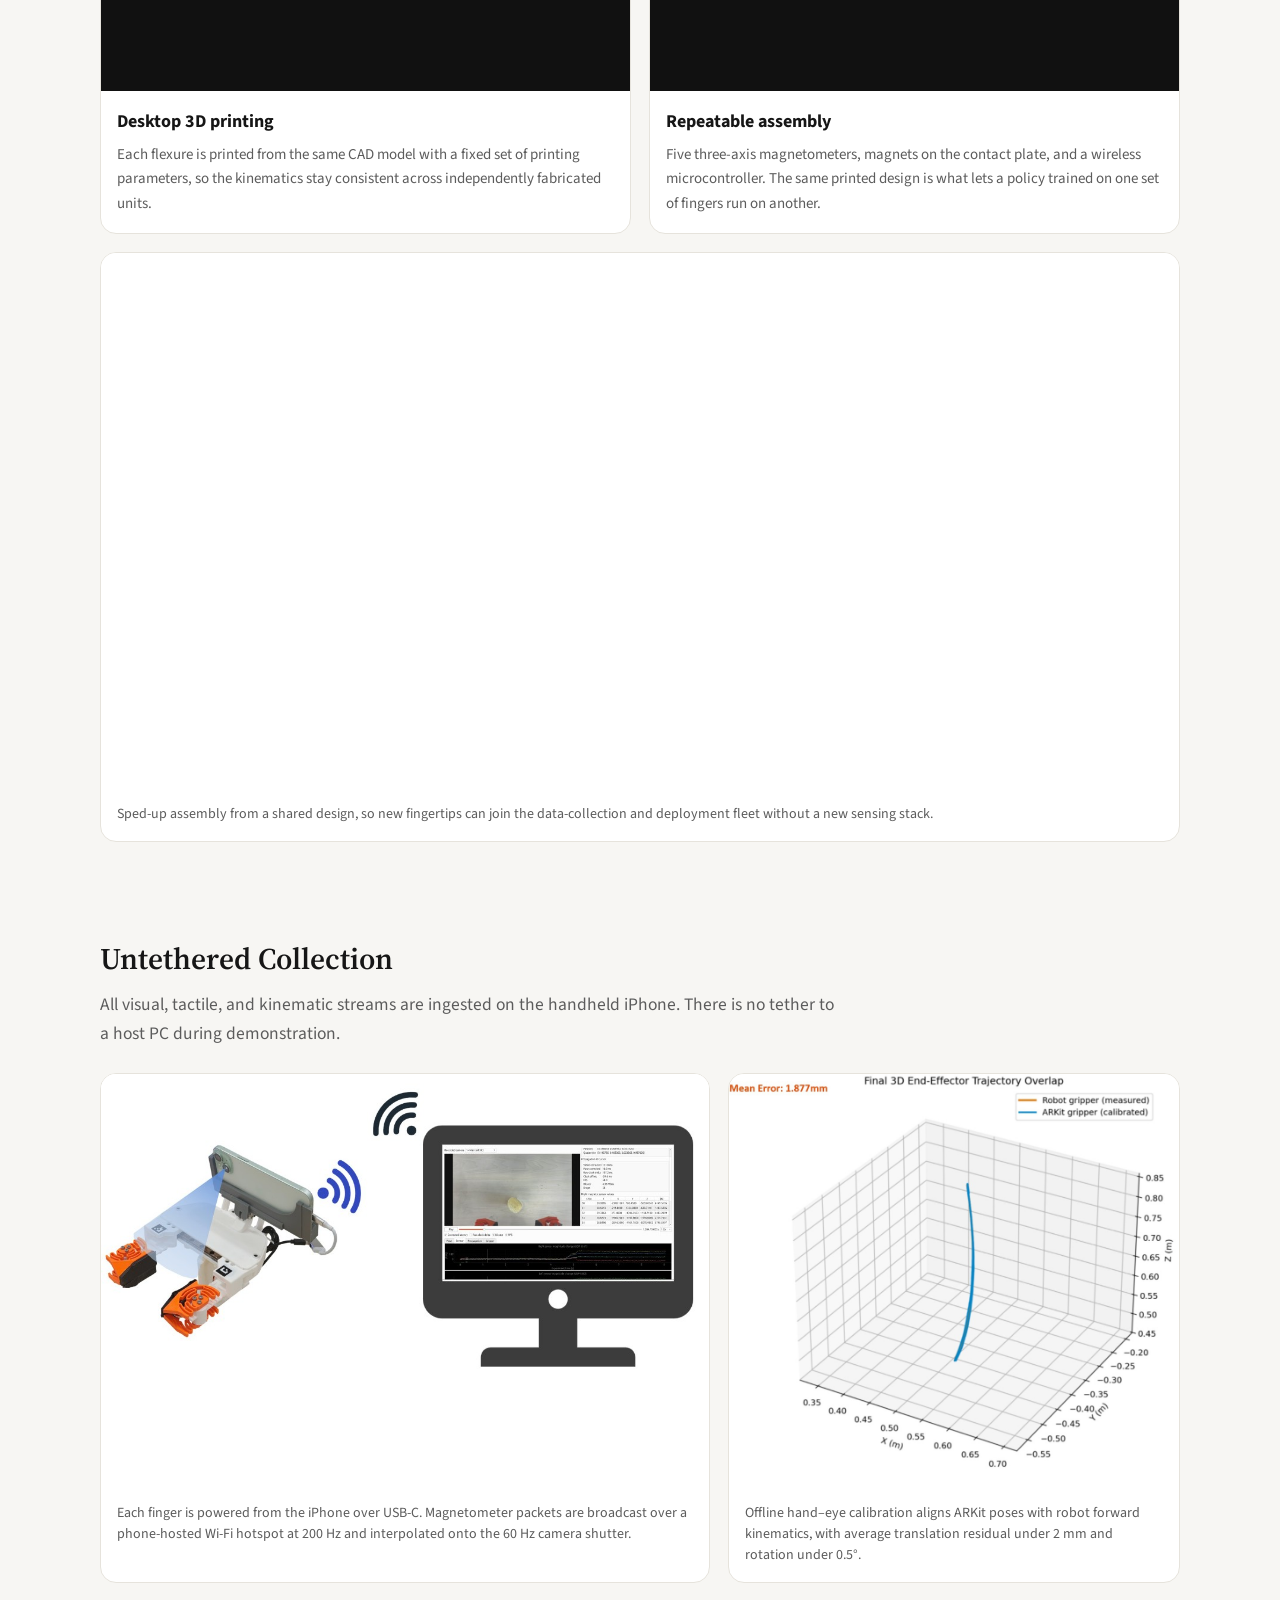
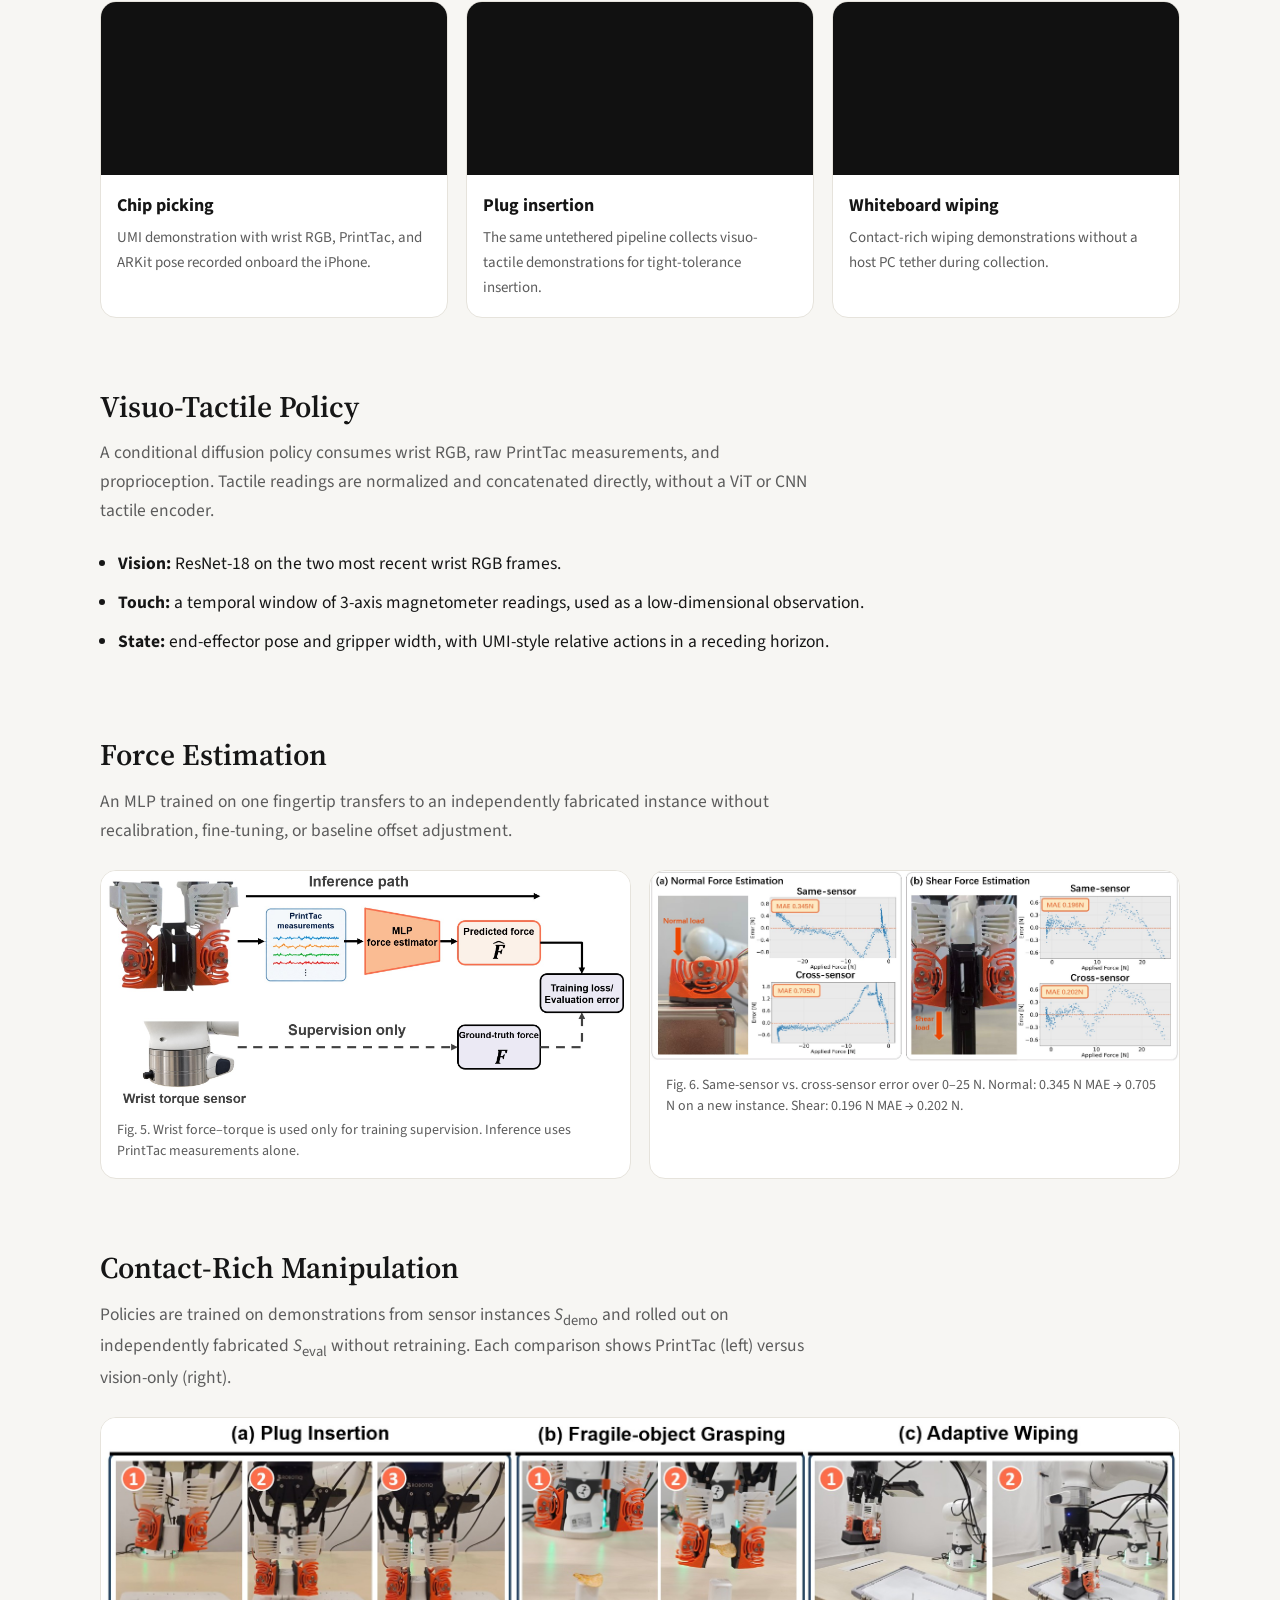
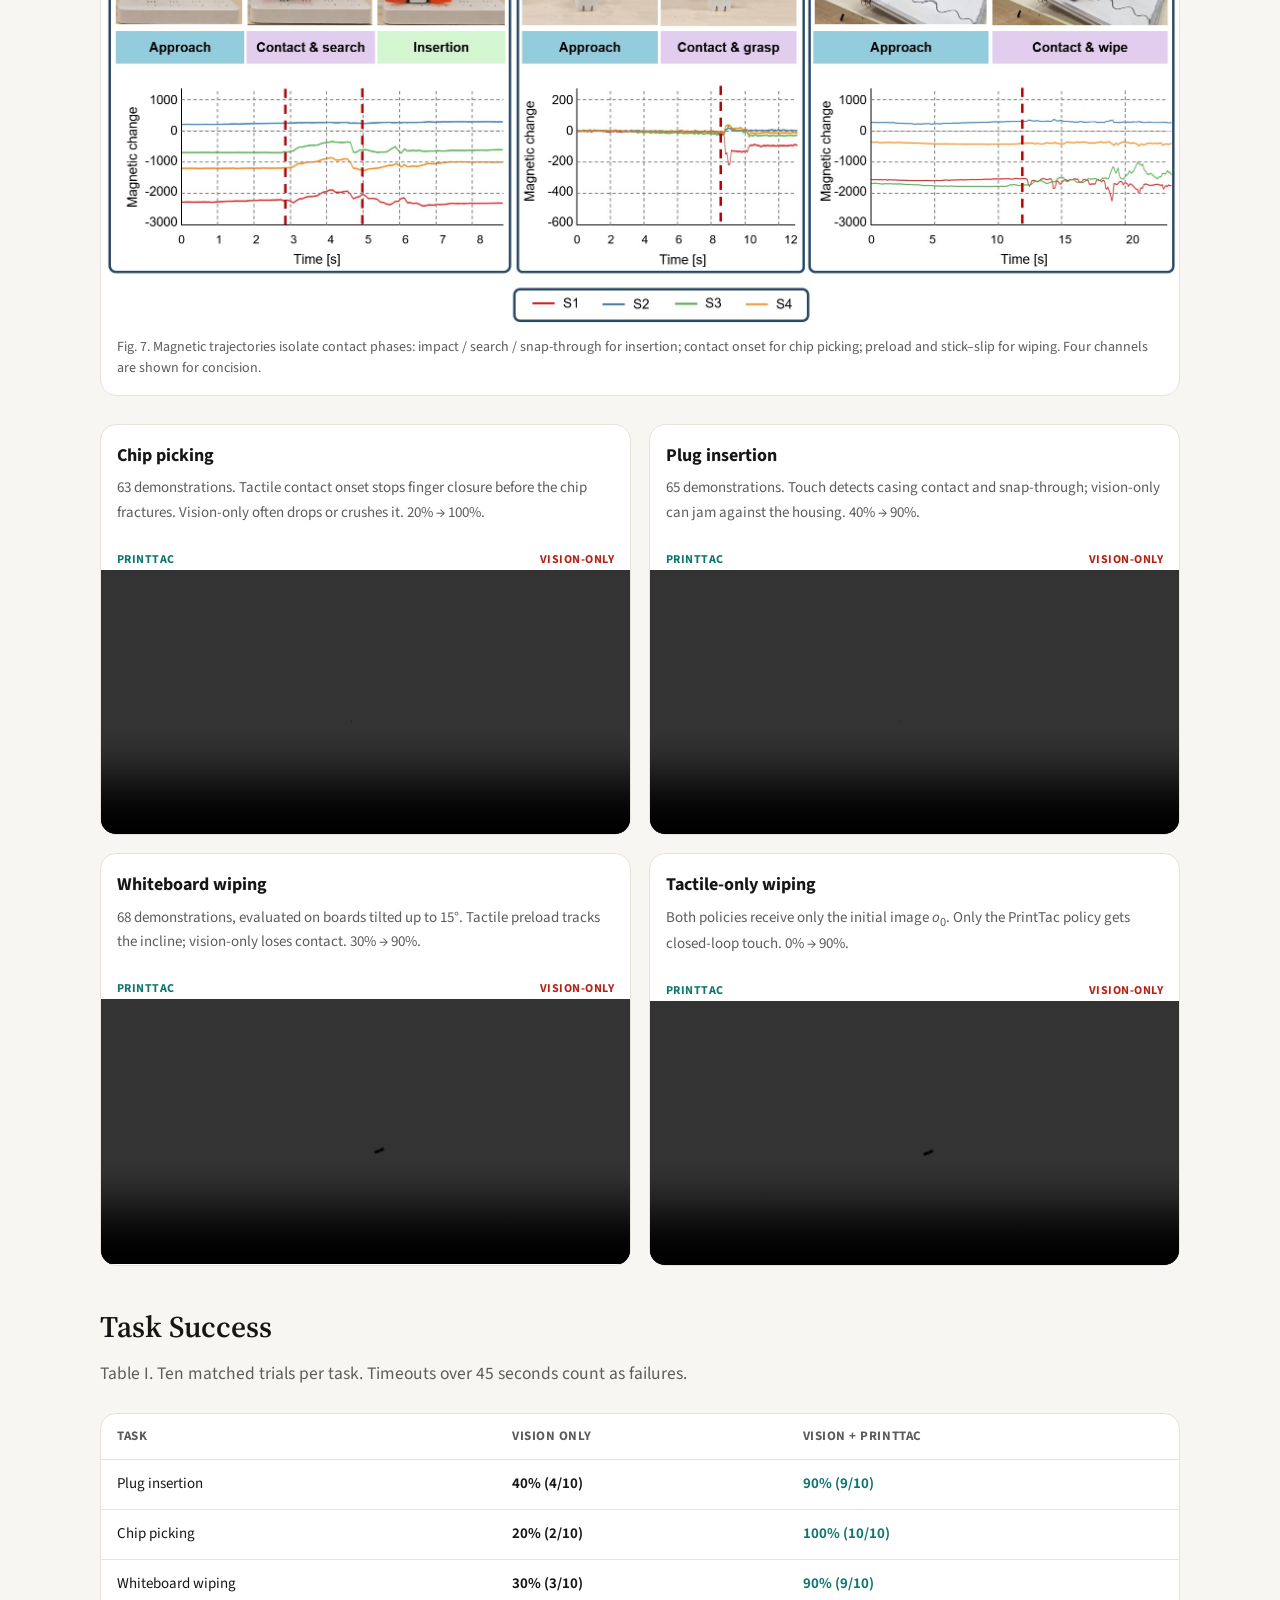
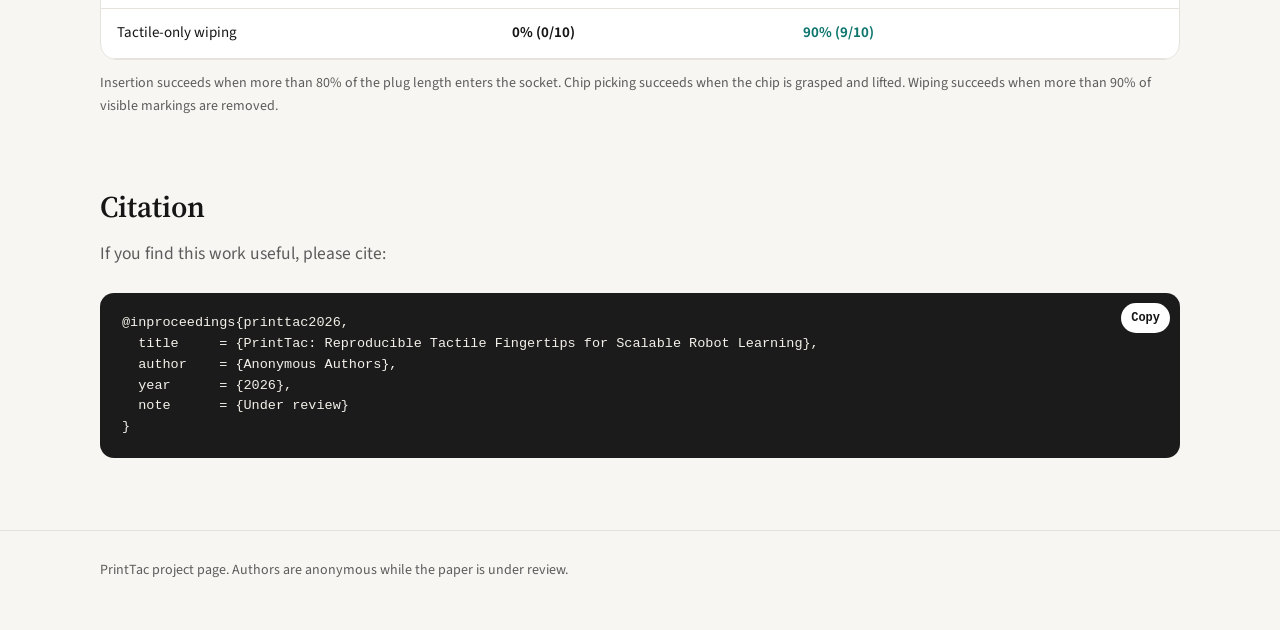
==== commit 8a5fd2be: "test" ====
--- a/index.html
+++ b/index.html
@@ -4,7 +4,7 @@
   <meta charset="utf-8">
   <meta name="viewport" content="width=device-width, initial-scale=1">
   <title>PrintTac: Reproducible Tactile Fingertips for Scalable Robot Learning</title>
-  <meta name="description" content="PrintTac is a low-cost, DIY-reproducible tactile fingertip for consistent, scalable multimodal robot learning.">
+  <meta name="description" content="PrintTac is a reproducible tactile fingertip for scalable robot learning: demonstrations and policies transfer across independently fabricated sensors.">
   <link rel="preconnect" href="https://fonts.googleapis.com">
   <link rel="preconnect" href="https://fonts.gstatic.com" crossorigin>
   <link href="https://fonts.googleapis.com/css2?family=Source+Sans+3:wght@400;600;700&family=Source+Serif+4:opsz,wght@8..60,500;8..60,600&display=swap" rel="stylesheet">
@@ -29,25 +29,26 @@
     <section class="hero wrap">
       <p class="kicker">Under review</p>
       <h1>PrintTac: Reproducible Tactile Fingertips for Scalable Robot Learning</h1>
-      <p class="subtitle">From rapid fabrication to contact-rich manipulation.</p>
+      <p class="subtitle">Tactile data and policies that transfer across sensor instances.</p>
       <p class="authors">Anonymous Authors</p>
       <div class="actions">
         <a class="btn" href="#video">Video</a>
+        <a class="btn ghost" href="https://github.com/pigwu/ARPoseStreamer" target="_blank" rel="noopener">Data Collection Code</a>
         <a class="btn ghost" href="#bibtex">BibTeX</a>
       </div>
 
       <div id="video" class="hero-video">
-        <video controls preload="metadata" playsinline poster="assets/teaser.jpg">
+        <video autoplay muted loop playsinline webkit-playsinline preload="auto" controls poster="assets/teaser.jpg">
           <source src="assets/demo.mp4" type="video/mp4">
         </video>
       </div>
-      <p class="caption">Project video: fabrication, untethered UMI collection, and visuo-tactile rollouts versus a vision-only baseline.</p>
+      <p class="caption">Project video: portable collection, then the same policy on independently fabricated fingertips.</p>
 
       <div class="stats">
-        <div class="stat"><strong>&lt;USD 35</strong><span>material cost per finger</span></div>
-        <div class="stat"><strong>5 min</strong><span>assembly, no per-device recalibration</span></div>
-        <div class="stat"><strong>5 × 3-axis</strong><span>off-the-shelf magnetometers</span></div>
-        <div class="stat"><strong>&lt;2 mm / 0.5°</strong><span>hand–eye calibration residual</span></div>
+        <div class="stat"><strong>S<sub>demo</sub> → S<sub>eval</sub></strong><span>same policy, no retraining</span></div>
+        <div class="stat"><strong>4 tasks</strong><span>insertion, grasping, wiping</span></div>
+        <div class="stat"><strong>0% → 90%</strong><span>wiping from the initial image only</span></div>
+        <div class="stat"><strong>No recalibration</strong><span>force models transfer to a new finger</span></div>
       </div>
     </section>
 
@@ -55,7 +56,7 @@
       <h2>Abstract</h2>
       <div class="abstract">
         <p>
-          While tactile feedback is critical for contact-rich manipulation, scaling tactile robot learning remains bottlenecked by hardware costs, fabrication complexity, and sensor-to-sensor domain gaps that hinder data reuse. High-resolution tactile sensors incur substantial visual-encoding overheads, while existing low-cost magnetic alternatives rely on elastomer casting with limited manufacturing consistency. We present PrintTac, a low-cost (&lt;USD 35), DIY-reproducible tactile fingertip designed for consistent, scalable multimodal data collection. By coupling an off-the-shelf magnetometer board with a monolithic 3D-printed compliant mechanism, PrintTac replaces cast elastomers with a reproducible flexure, eliminating elastomer mixing, casting, and curing. It can be assembled in five minutes without per-device recalibration and features a modular, quickly replaceable contact tip. We integrate PrintTac into an untethered UMI data-collection system that synchronizes tactile signals, visual streams, and ARKit poses onboard a smartphone over Wi-Fi. Real-robot experiments on insertion, grasping, and surface-interaction tasks show that PrintTac-conditioned policies consistently outperform vision-only baselines trained on the same demonstrations.
+          Scaling tactile robot learning is limited less by a single sensor reading than by whether that reading, and the policy trained on it, still mean the same thing on the next device. PrintTac is a reproducible tactile fingertip for that setting. A monolithic 3D-printed flexure and an off-the-shelf magnetometer array encode contact as a compact magnetic signal, so force models and manipulation policies transfer to independently fabricated instances without per-device recalibration. On an untethered UMI, the phone logs touch, vision, and ARKit pose together, which is what makes collecting the next demonstration as reusable as the last. On insertion, grasping, and surface wiping, policies conditioned on PrintTac outperform vision-only policies trained on the same demonstrations, including when online vision is removed and only the initial frame remains.
         </p>
       </div>
     </section>
@@ -84,7 +85,7 @@
             Fig. 2. Finite-element analysis under a 30 N load: (a) upward shear, (b) lateral shear, and (c) normal compression. Dual wave-shaped PETG springs keep the structure in the linear elastic regime.
           </figcaption>
           <h3>Why a printed flexure</h3>
-          <p>High-resolution optical sensors are expensive and shift the learning problem onto visual encoders. Cast magnetic skins are cheaper, but mixing, casting, and curing introduce instance-to-instance variation. PrintTac uses a monolithic PETG flexure instead.</p>
+          <p>Optical fingertips turn touch into another image to encode, and cast skins change from mix to mix, so a dataset or policy rarely survives a sensor swap. A monolithic PETG flexure keeps the contact-to-signal mapping stable enough to reuse.</p>
         </figure>
         <figure class="card">
           <img src="assets/fingertip.png" alt="Modular PrintTac fingertips with interchangeable contact geometries">
@@ -96,21 +97,21 @@
 
       <div class="grid-2" style="margin-top:18px">
         <article class="card">
-          <video autoplay muted loop playsinline preload="metadata" src="assets/print1.mp4"></video>
+          <video autoplay muted loop playsinline webkit-playsinline preload="auto" src="assets/print1.mp4"></video>
           <h3>Desktop 3D printing</h3>
           <p>Each flexure is printed from the same CAD model with a fixed set of printing parameters, so the kinematics stay consistent across independently fabricated units.</p>
         </article>
         <article class="card">
-          <video autoplay muted loop playsinline preload="metadata" src="assets/print2.mp4"></video>
-          <h3>Five-minute assembly</h3>
-          <p>The sensing core is an eFlesh-style board with five three-axis magnetometers, neodymium magnets on the contact plate, and an Adafruit QT Py ESP32. Material cost is under USD 35 per finger.</p>
+          <video autoplay muted loop playsinline webkit-playsinline preload="auto" src="assets/print2.mp4"></video>
+          <h3>Repeatable assembly</h3>
+          <p>Five three-axis magnetometers, magnets on the contact plate, and a wireless microcontroller. The same printed design is what lets a policy trained on one set of fingers run on another.</p>
         </article>
       </div>
 
       <figure class="figure" style="margin-top:18px">
-        <video autoplay muted loop playsinline preload="metadata" src="assets/assembly.mp4"></video>
+        <video autoplay muted loop playsinline webkit-playsinline preload="auto" src="assets/assembly.mp4"></video>
         <figcaption>
-          Sped-up assembly of a PrintTac fingertip. Each finger can be put together in about five minutes from printed parts, magnets, and the off-the-shelf magnetometer board.
+          Sped-up assembly from a shared design, so new fingertips can join the data-collection and deployment fleet without a new sensing stack.
         </figcaption>
       </figure>
     </section>
@@ -136,17 +137,17 @@
 
       <div class="grid-3" style="margin-top:18px">
         <article class="card">
-          <video autoplay muted loop playsinline preload="metadata" src="assets/umi_chip.mp4"></video>
+          <video autoplay muted loop playsinline webkit-playsinline preload="auto" src="assets/umi_chip.mp4"></video>
           <h3>Chip picking</h3>
           <p>UMI demonstration with wrist RGB, PrintTac, and ARKit pose recorded onboard the iPhone.</p>
         </article>
         <article class="card">
-          <video autoplay muted loop playsinline preload="metadata" src="assets/umi_insert.mp4"></video>
+          <video autoplay muted loop playsinline webkit-playsinline preload="auto" src="assets/umi_insert.mp4"></video>
           <h3>Plug insertion</h3>
           <p>The same untethered pipeline collects visuo-tactile demonstrations for tight-tolerance insertion.</p>
         </article>
         <article class="card">
-          <video autoplay muted loop playsinline preload="metadata" src="assets/umi_wipe.mp4"></video>
+          <video autoplay muted loop playsinline webkit-playsinline preload="auto" src="assets/umi_wipe.mp4"></video>
           <h3>Whiteboard wiping</h3>
           <p>Contact-rich wiping demonstrations without a host PC tether during collection.</p>
         </article>
@@ -198,25 +199,25 @@
           <h3>Chip picking</h3>
           <p>63 demonstrations. Tactile contact onset stops finger closure before the chip fractures. Vision-only often drops or crushes it. 20% → 100%.</p>
           <div class="split-label"><span>PrintTac</span><span>Vision-only</span></div>
-          <video controls muted loop playsinline preload="none" src="assets/chip.mp4"></video>
+          <video autoplay muted loop playsinline webkit-playsinline preload="auto" controls src="assets/chip.mp4"></video>
         </article>
         <article class="card task">
           <h3>Plug insertion</h3>
           <p>65 demonstrations. Touch detects casing contact and snap-through; vision-only can jam against the housing. 40% → 90%.</p>
           <div class="split-label"><span>PrintTac</span><span>Vision-only</span></div>
-          <video controls muted loop playsinline preload="none" src="assets/insert.mp4"></video>
+          <video autoplay muted loop playsinline webkit-playsinline preload="auto" controls src="assets/insert.mp4"></video>
         </article>
         <article class="card task">
           <h3>Whiteboard wiping</h3>
           <p>68 demonstrations, evaluated on boards tilted up to 15°. Tactile preload tracks the incline; vision-only loses contact. 30% → 90%.</p>
           <div class="split-label"><span>PrintTac</span><span>Vision-only</span></div>
-          <video controls muted loop playsinline preload="none" src="assets/wipe.mp4"></video>
+          <video autoplay muted loop playsinline webkit-playsinline preload="auto" controls src="assets/wipe.mp4"></video>
         </article>
         <article class="card task">
           <h3>Tactile-only wiping</h3>
           <p>Both policies receive only the initial image <em>o</em><sub>0</sub>. Only the PrintTac policy gets closed-loop touch. 0% → 90%.</p>
           <div class="split-label"><span>PrintTac</span><span>Vision-only</span></div>
-          <video controls muted loop playsinline preload="none" src="assets/blind_eval.mp4"></video>
+          <video autoplay muted loop playsinline webkit-playsinline preload="auto" controls src="assets/blind_eval.mp4"></video>
         </article>
       </div>
 
@@ -277,6 +278,29 @@
   </footer>
 
   <script>
+    const videos = document.querySelectorAll("video");
+    const startVideo = (video) => {
+      video.muted = true;
+      video.defaultMuted = true;
+      video.playsInline = true;
+      const pending = video.play();
+      if (pending) pending.catch(() => {});
+    };
+    if ("IntersectionObserver" in window) {
+      const observer = new IntersectionObserver((entries) => {
+        entries.forEach((entry) => {
+          const video = entry.target;
+          if (entry.isIntersecting) {
+            if (video.getAttribute("preload") !== "auto") video.preload = "auto";
+            if (video.readyState < 2) video.load();
+            startVideo(video);
+          }
+        });
+      }, { rootMargin: "240px 0px", threshold: 0.2 });
+      videos.forEach((video) => observer.observe(video));
+    }
+    videos.forEach(startVideo);
+
     const button = document.getElementById("copy-bib");
     const code = document.querySelector("#bibtex-block code");
     button.addEventListener("click", async () => {
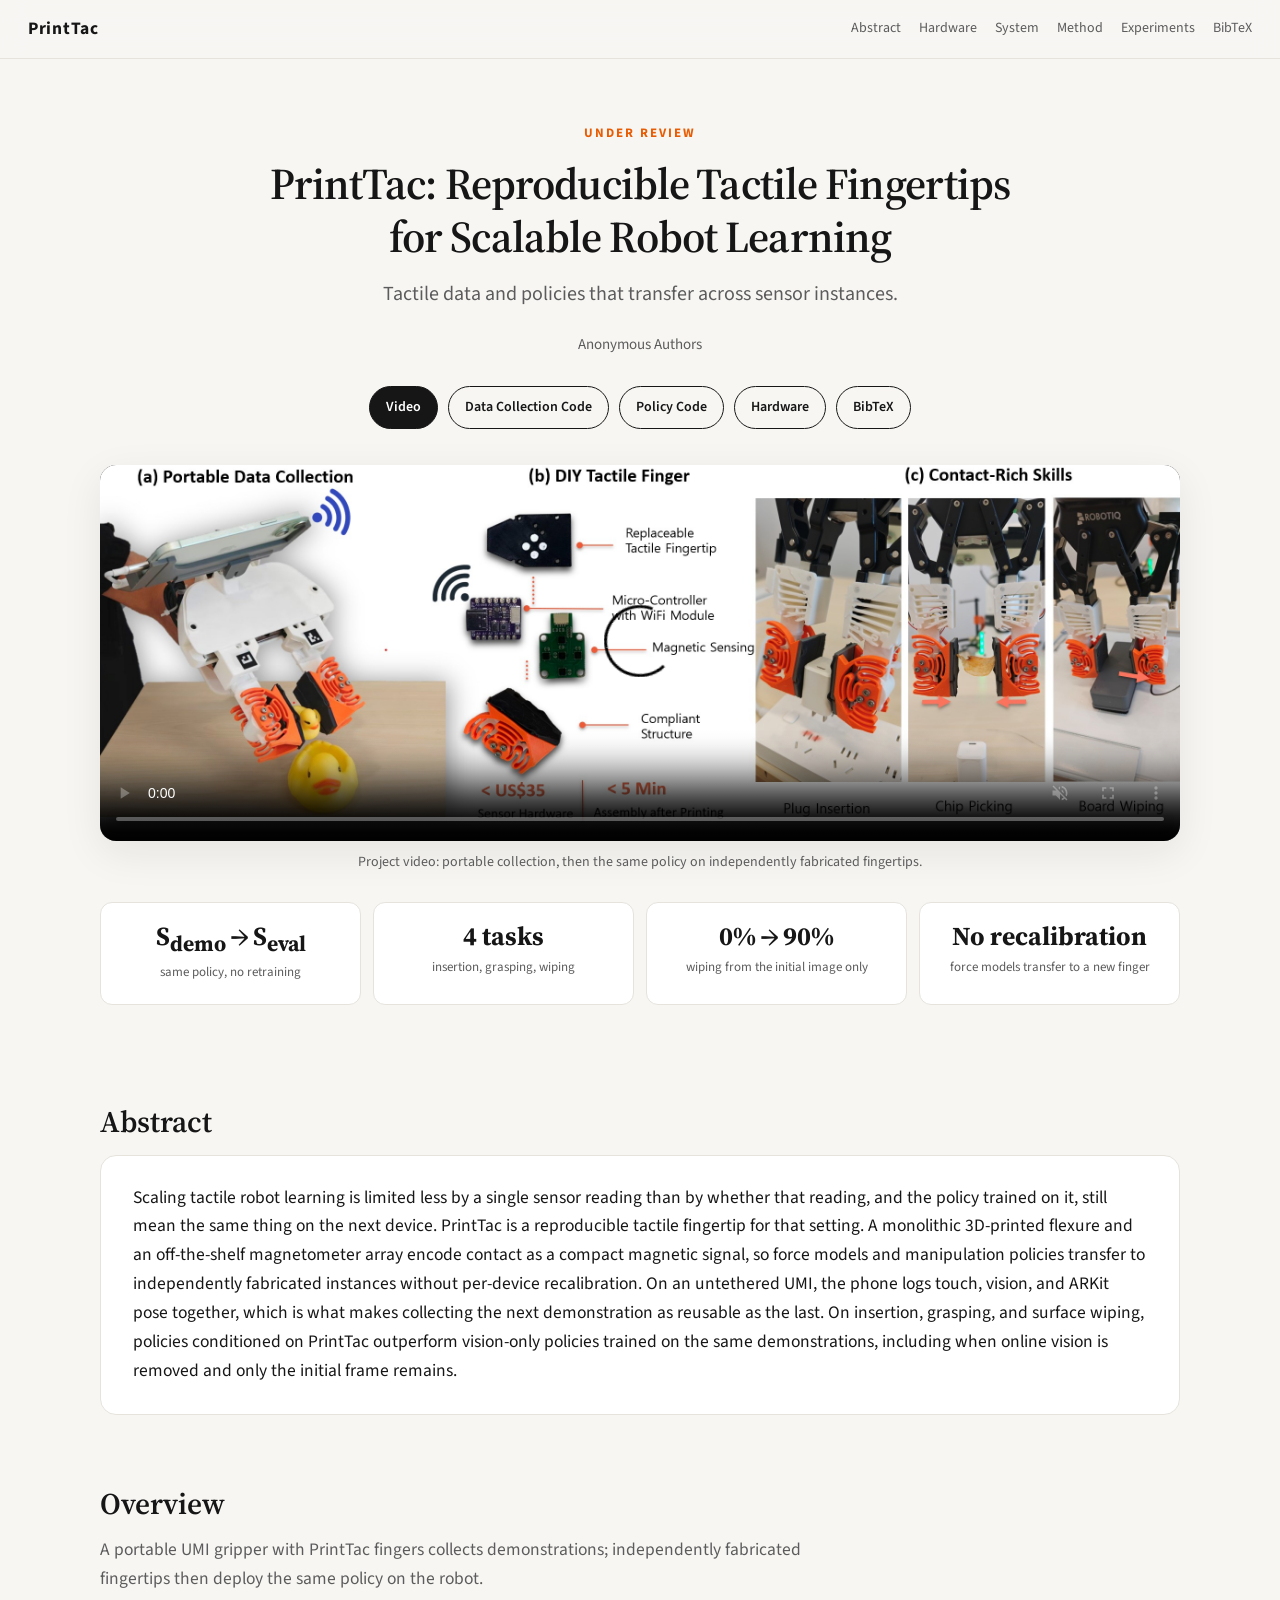
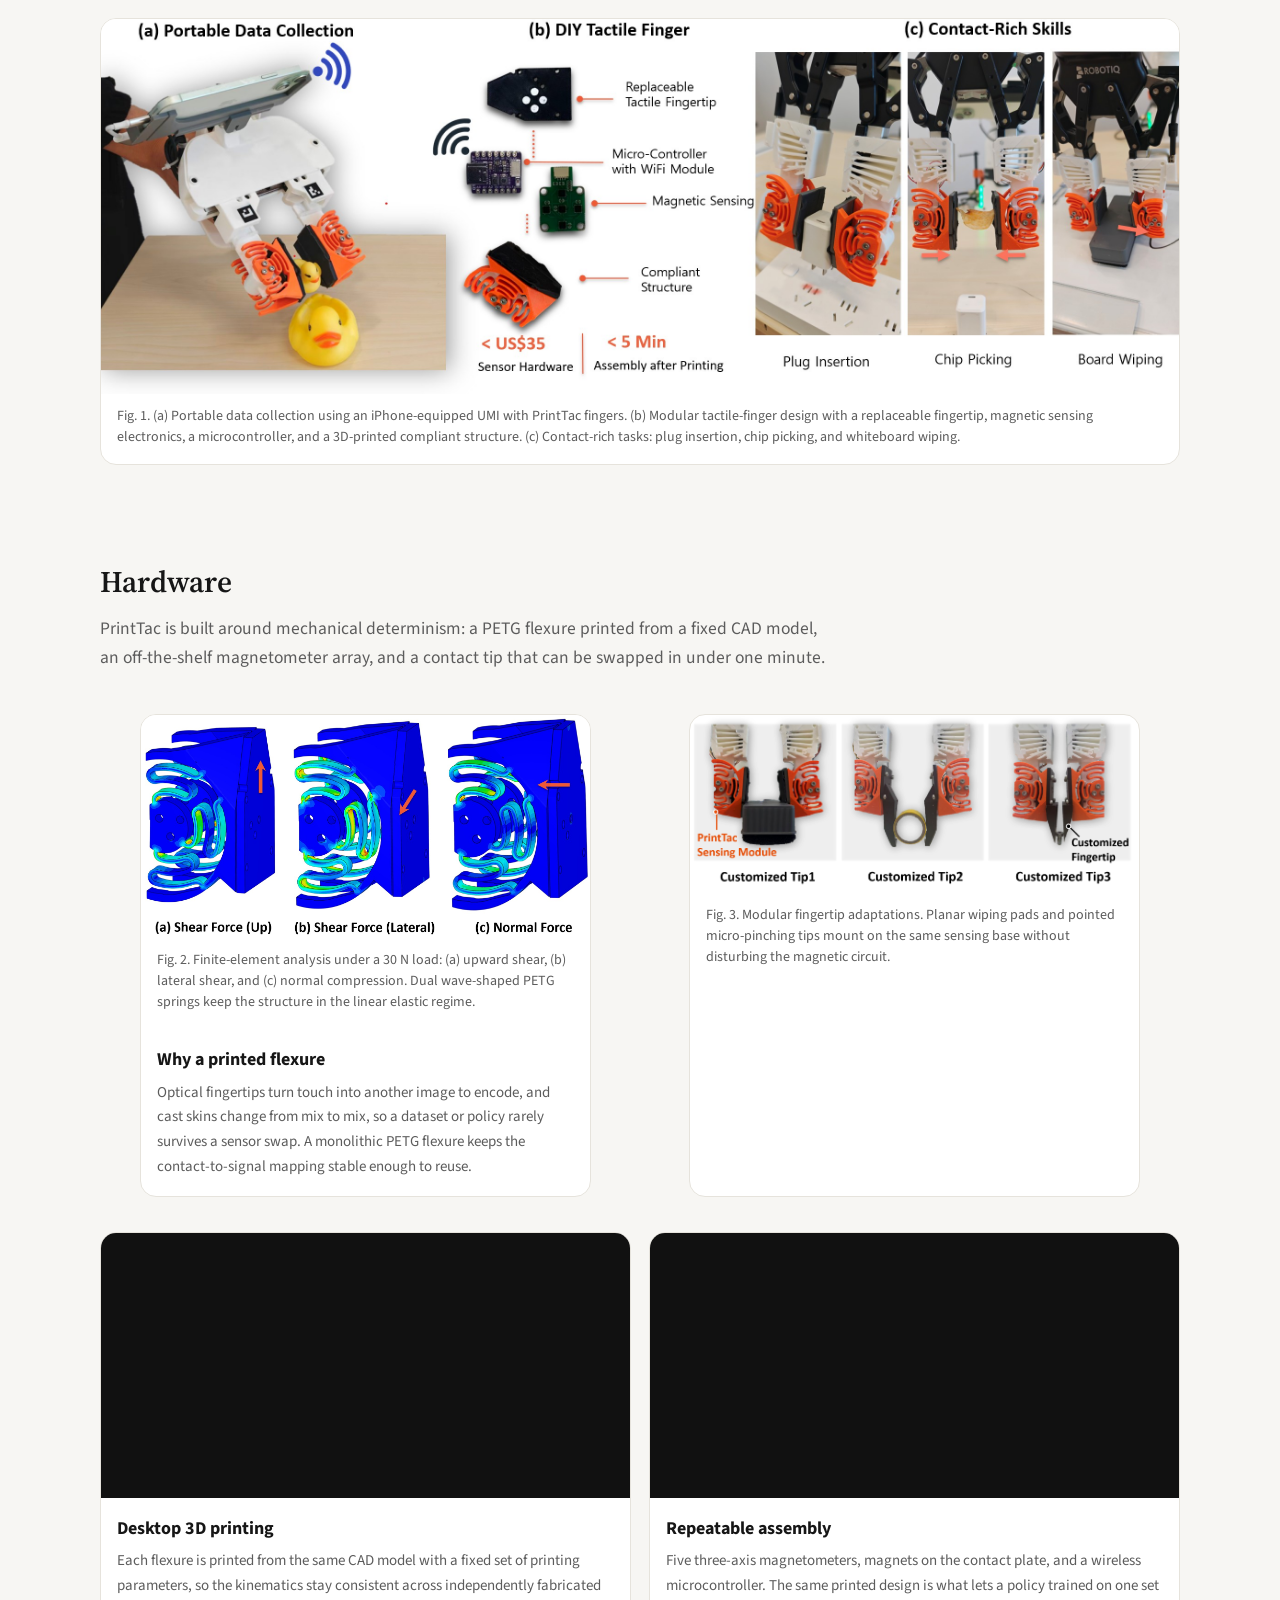
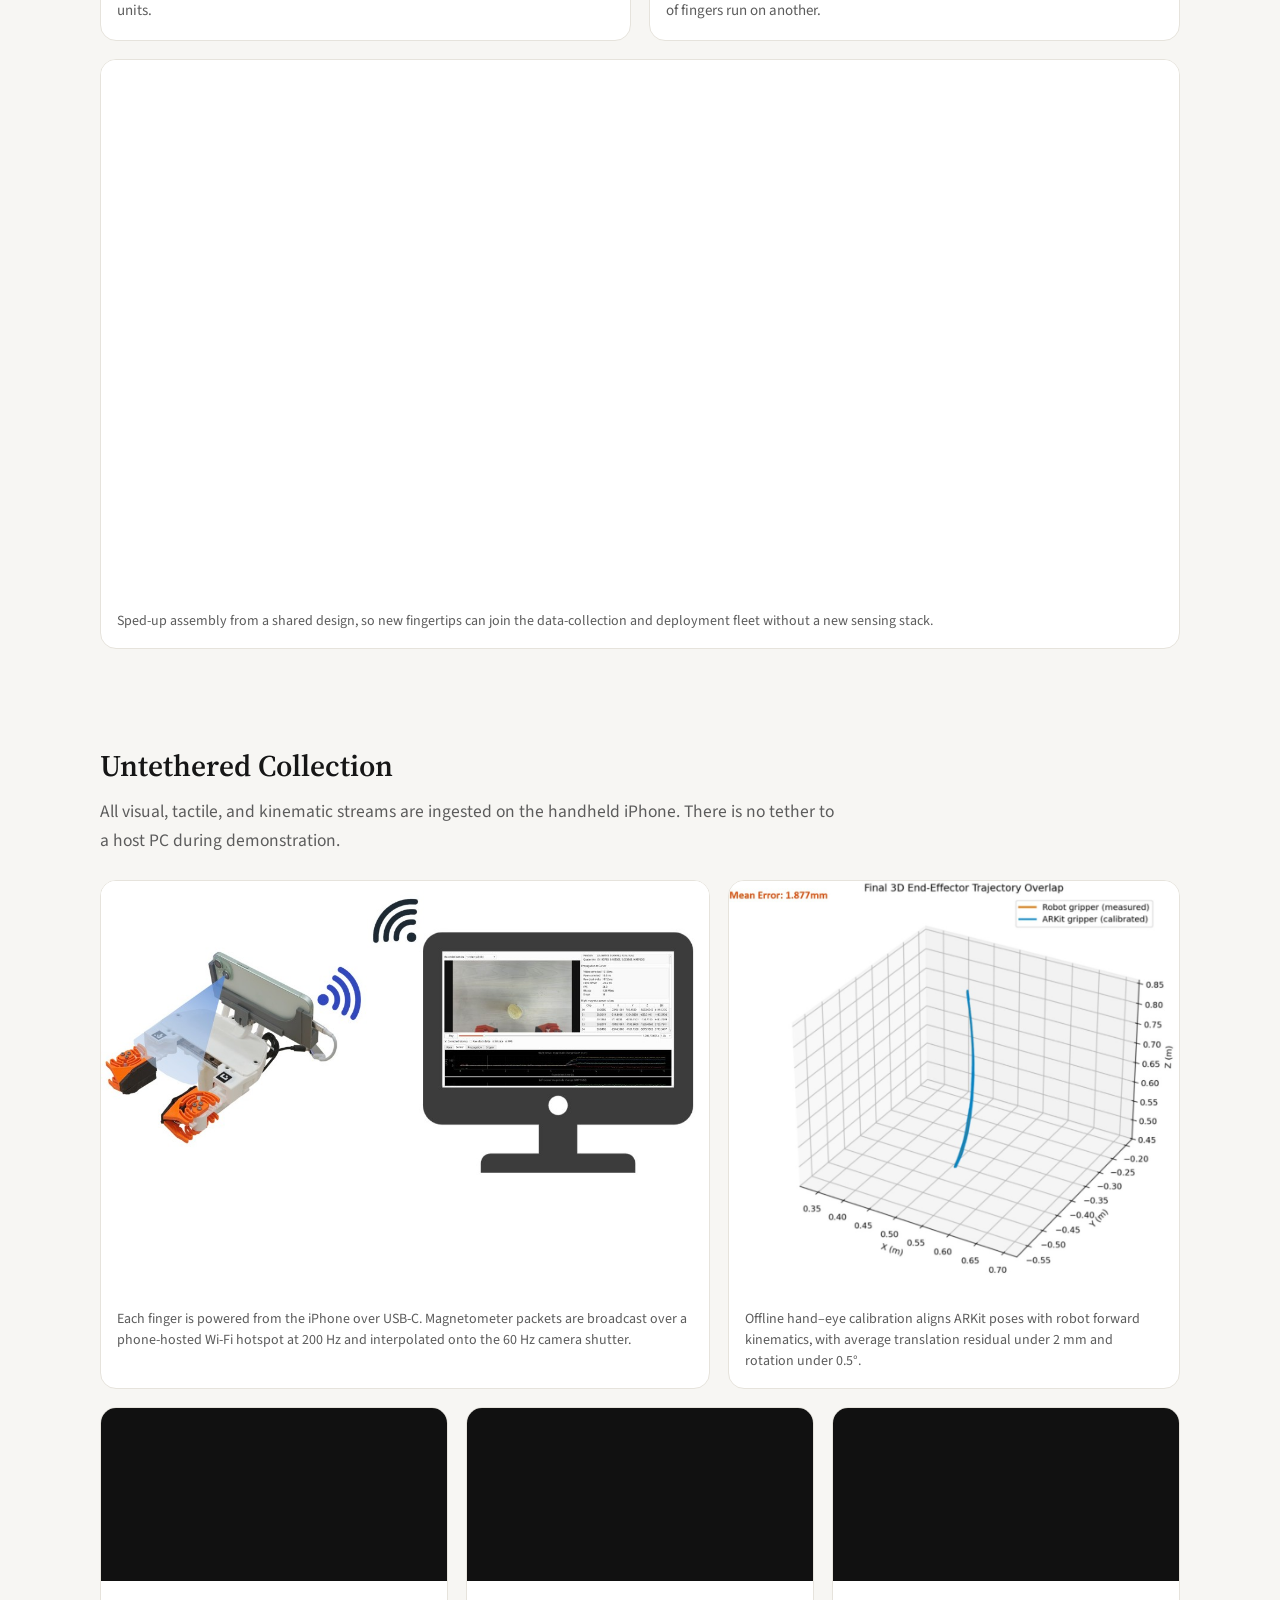
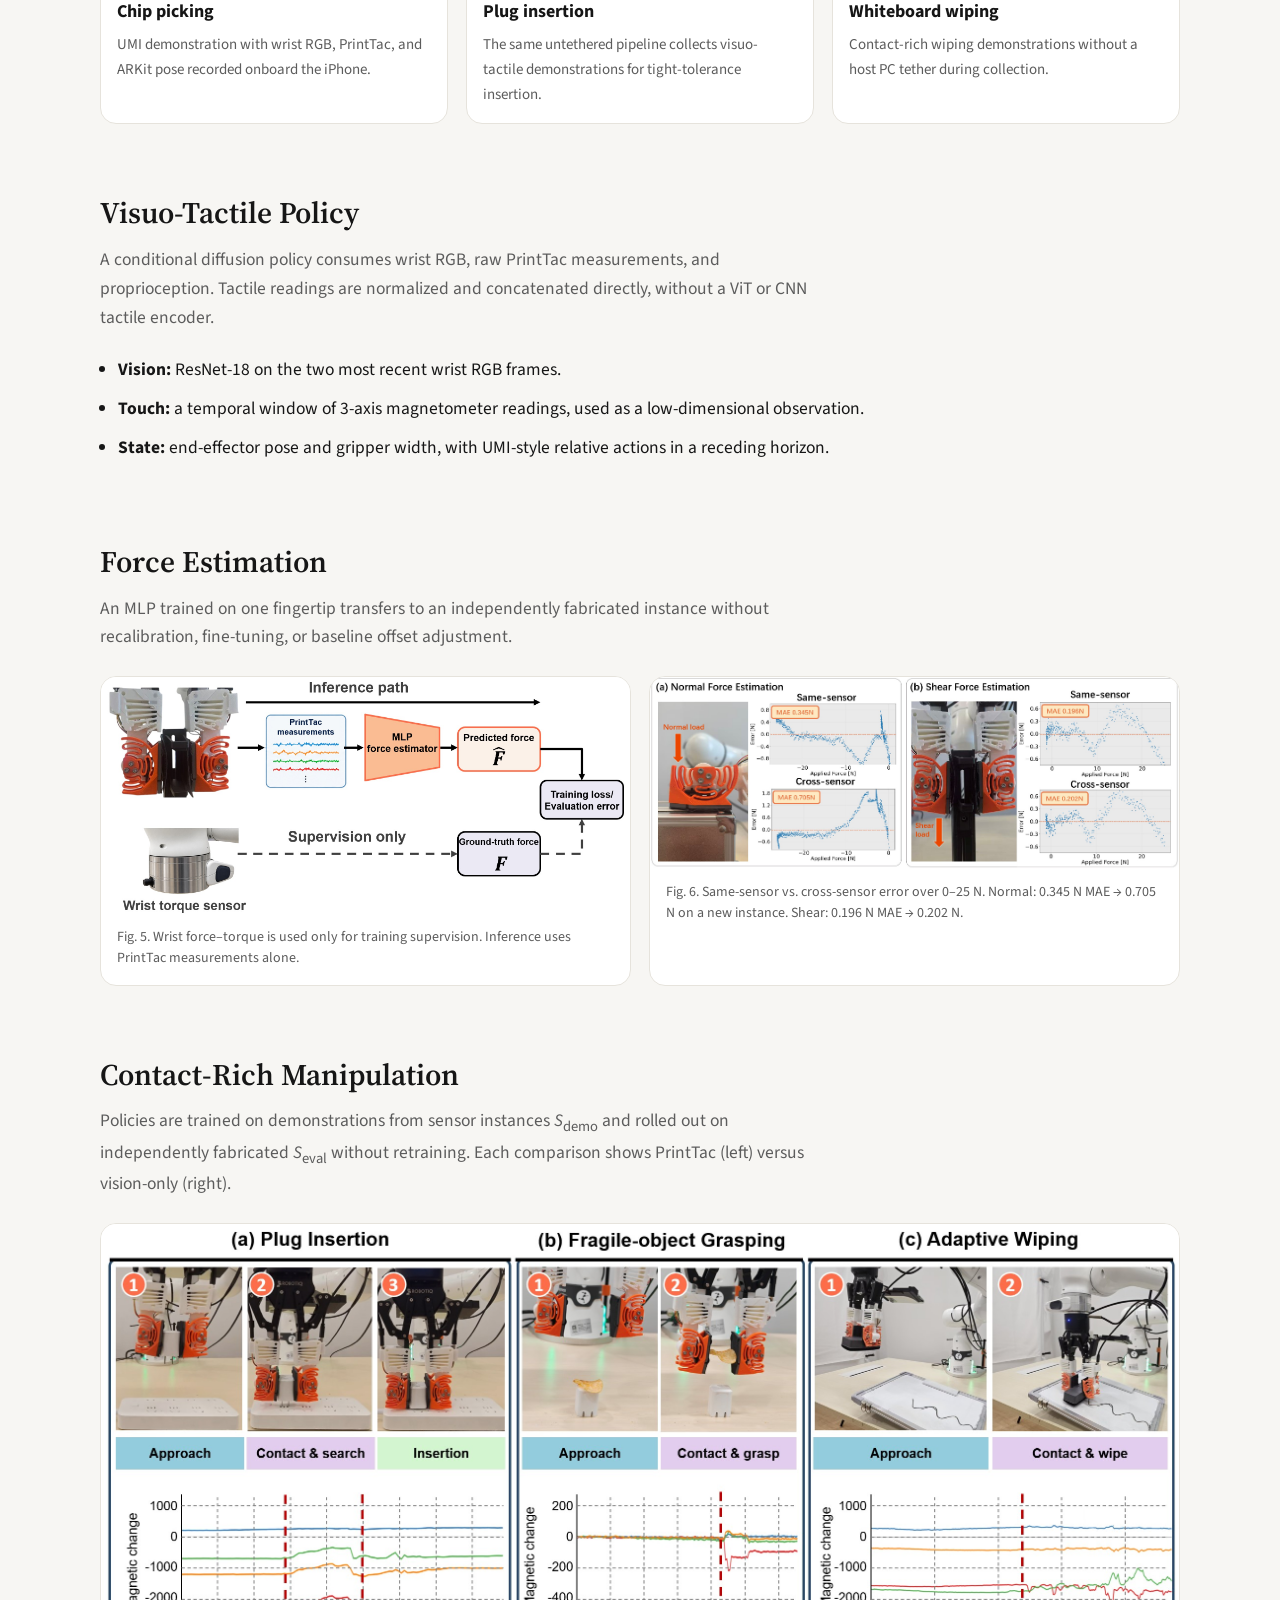
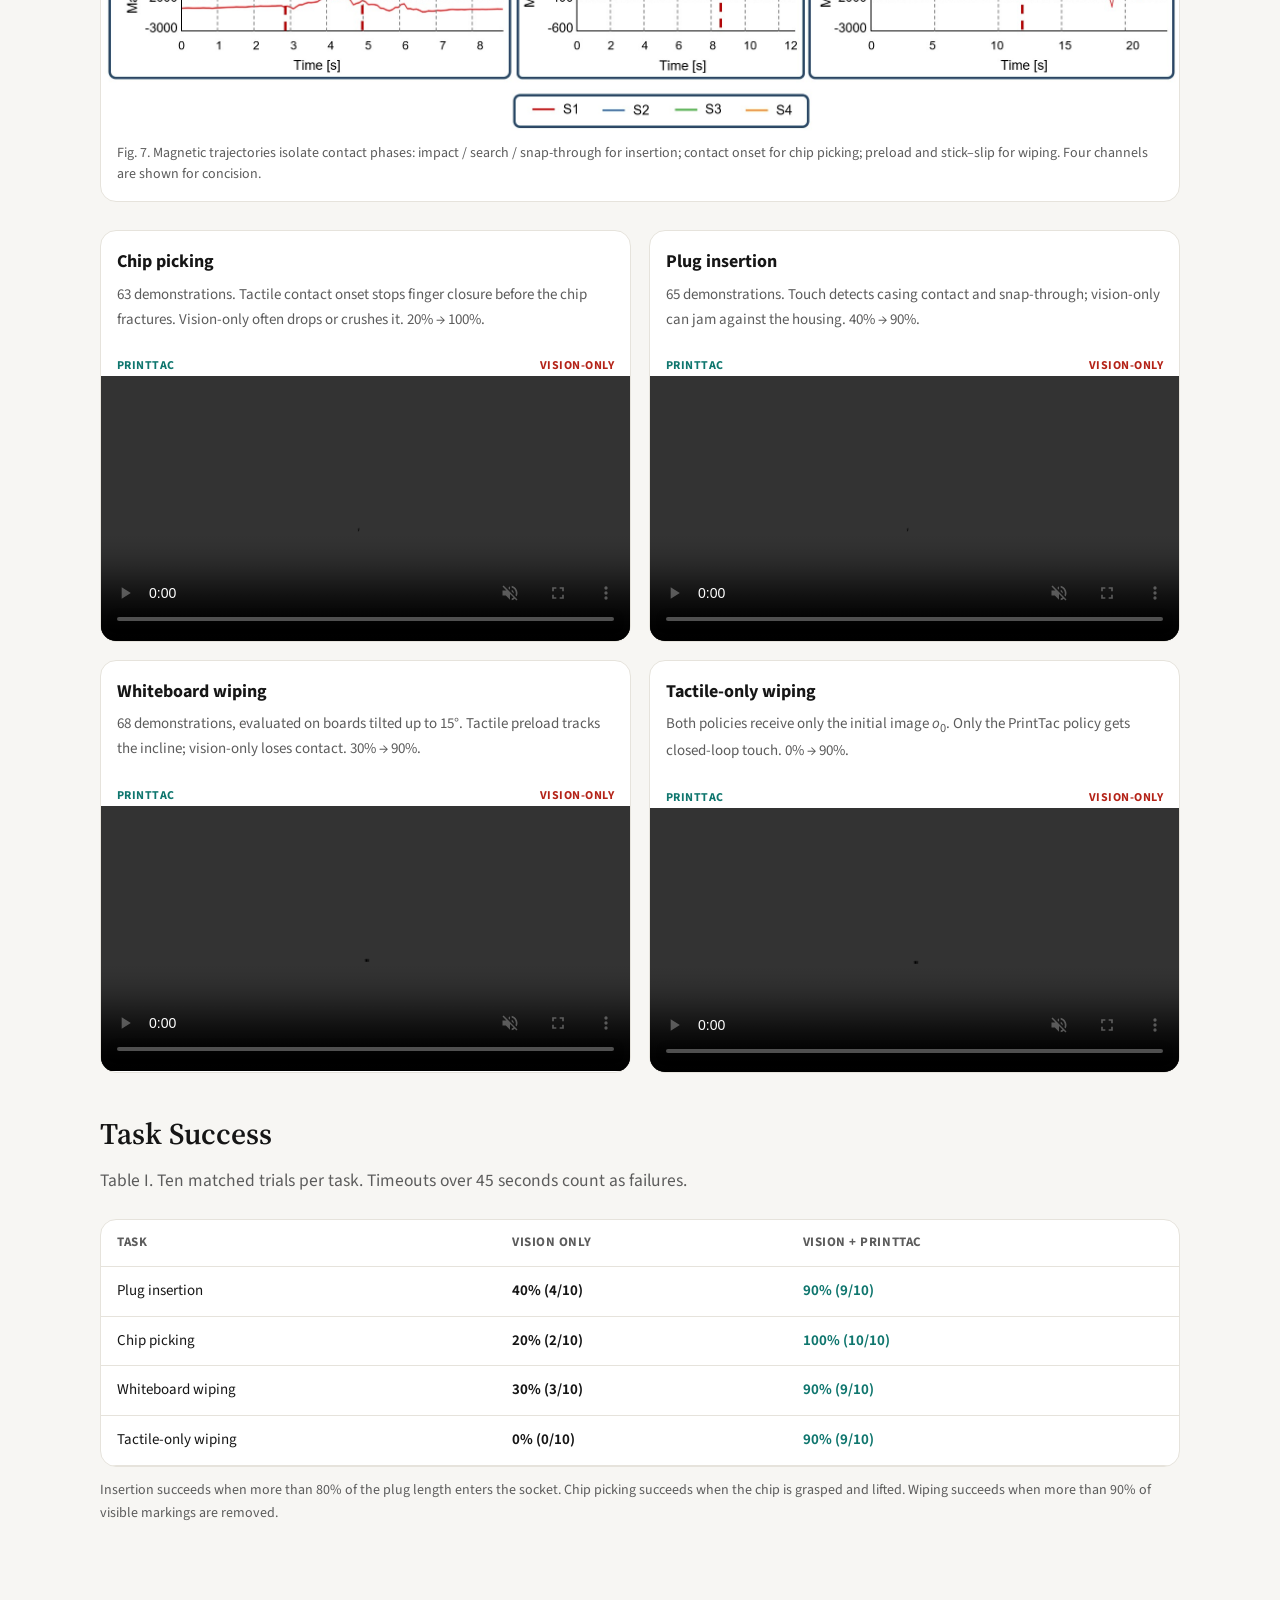
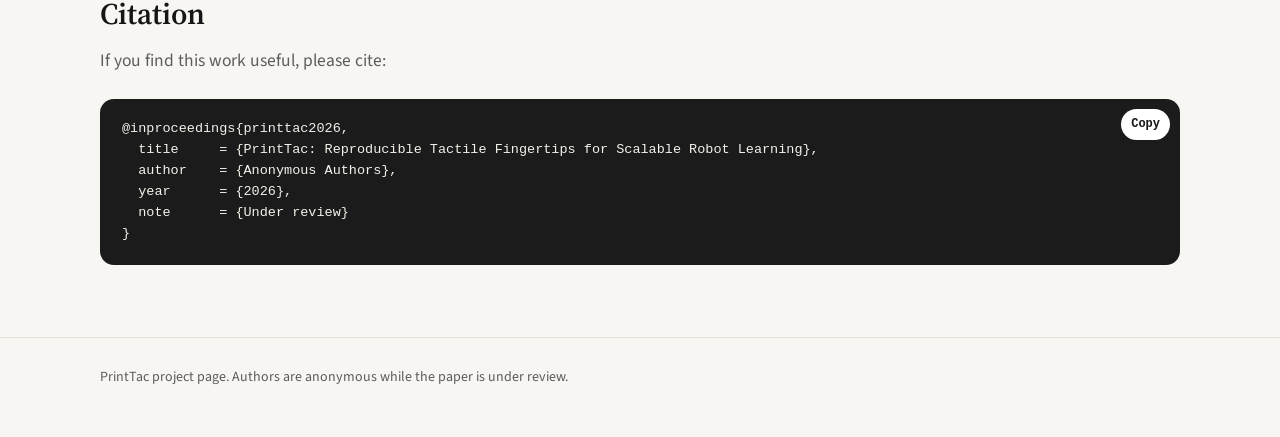
==== commit ae612f8c: "rua" ====
--- a/index.html
+++ b/index.html
@@ -8,7 +8,7 @@
   <link rel="preconnect" href="https://fonts.googleapis.com">
   <link rel="preconnect" href="https://fonts.gstatic.com" crossorigin>
   <link href="https://fonts.googleapis.com/css2?family=Source+Sans+3:wght@400;600;700&family=Source+Serif+4:opsz,wght@8..60,500;8..60,600&display=swap" rel="stylesheet">
-  <link rel="stylesheet" href="styles.css?v=8">
+  <link rel="stylesheet" href="styles.css?v=11">
 </head>
 <body>
   <header class="site-header">
@@ -28,12 +28,14 @@
   <main id="top">
     <section class="hero wrap">
       <p class="kicker">Under review</p>
-      <h1>PrintTac: Reproducible Tactile Fingertips for Scalable Robot Learning</h1>
+      <h1>PrintTac: Reproducible Tactile Fingertips<br>for Scalable Robot Learning</h1>
       <p class="subtitle">Tactile data and policies that transfer across sensor instances.</p>
       <p class="authors">Anonymous Authors</p>
       <div class="actions">
         <a class="btn" href="#video">Video</a>
         <a class="btn ghost" href="https://github.com/pigwu/ARPoseStreamer" target="_blank" rel="noopener">Data Collection Code</a>
+        <a class="btn ghost" href="https://github.com/Peppasaur/PrintTac_UMI" target="_blank" rel="noopener">Policy Code</a>
+        <a class="btn ghost" href="https://pigwu.github.io/PrintTac-Hardware-Guide/" target="_blank" rel="noopener">Hardware</a>
         <a class="btn ghost" href="#bibtex">BibTeX</a>
       </div>
 
--- a/styles.css
+++ b/styles.css
@@ -105,11 +105,11 @@
 
 h1 {
   margin: 0 auto 14px;
-  max-width: 18ch;
+  max-width: 100%;
   font-family: "Source Serif 4", Georgia, serif;
-  font-size: clamp(32px, 5vw, 52px);
+  font-size: min(44px, calc((100vw - 80px) / 21));
   font-weight: 600;
-  line-height: 1.15;
+  line-height: 1.2;
   letter-spacing: -0.02em;
 }
 
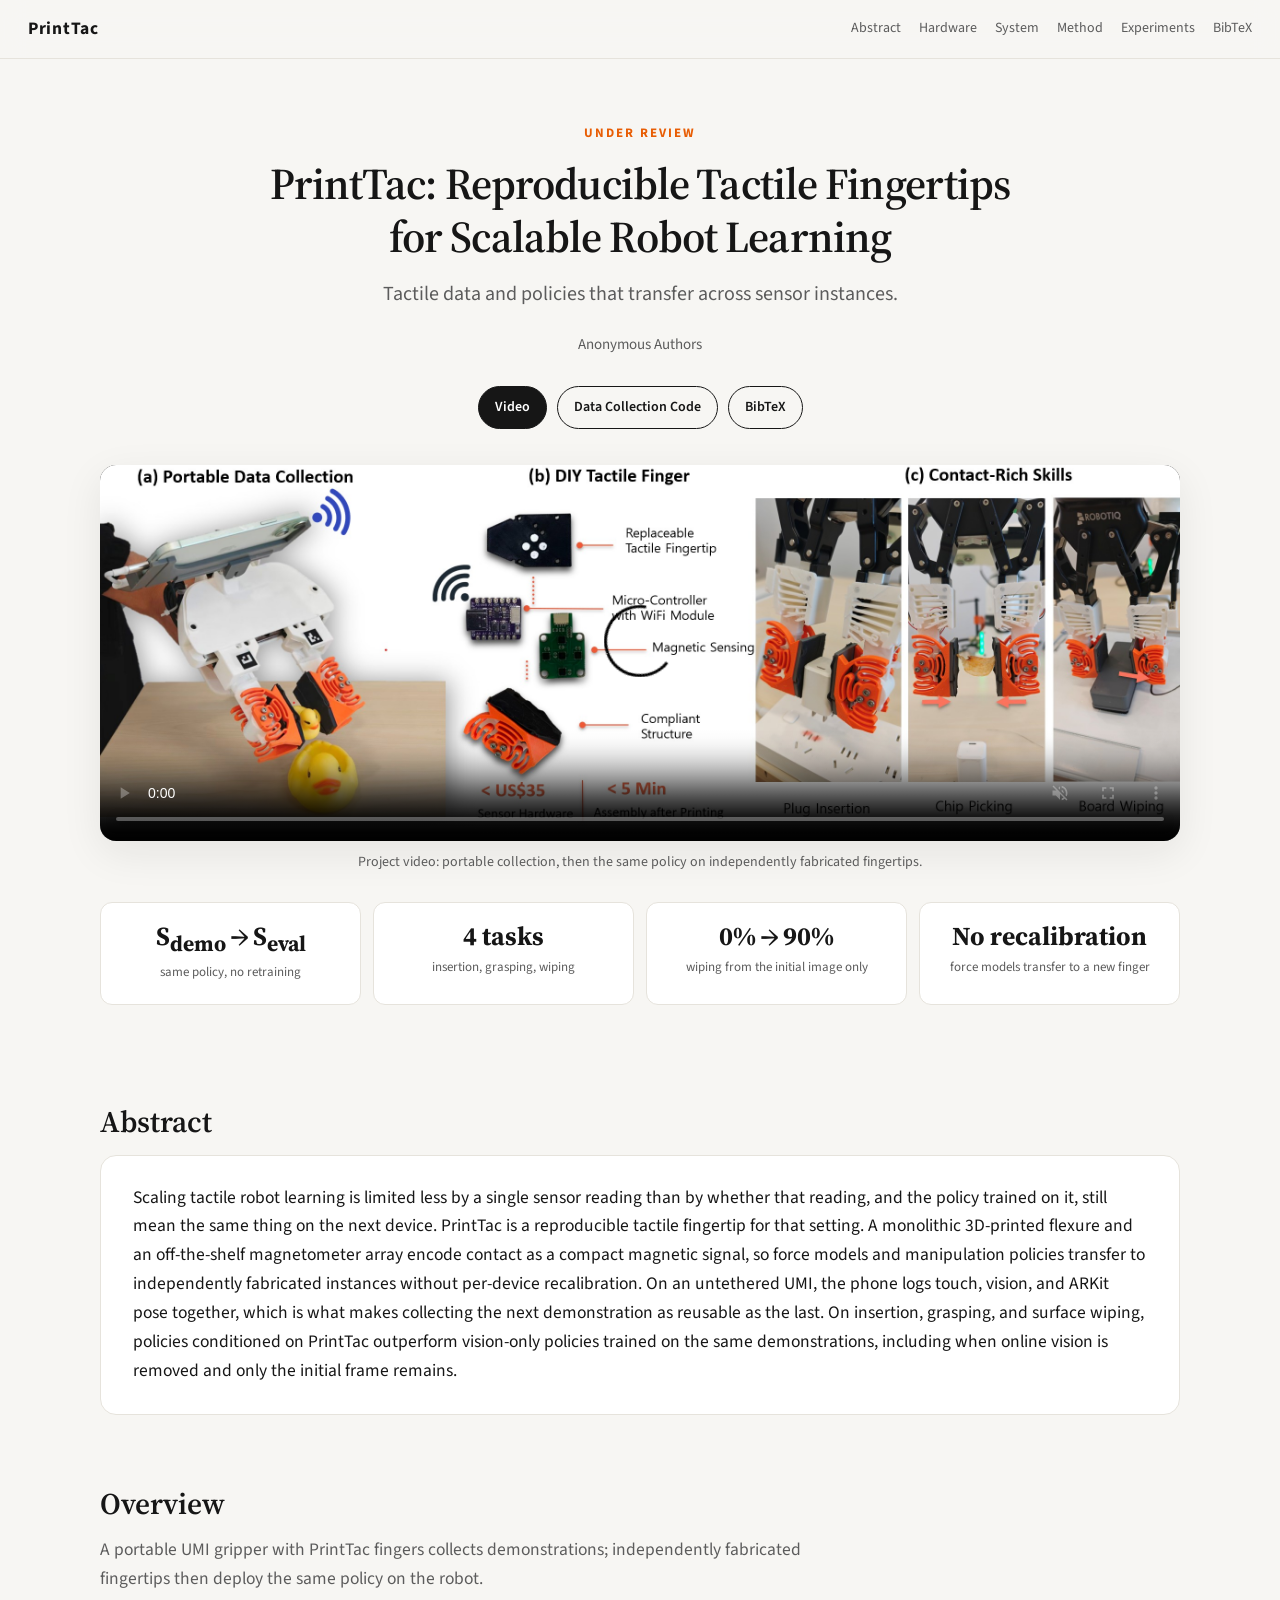
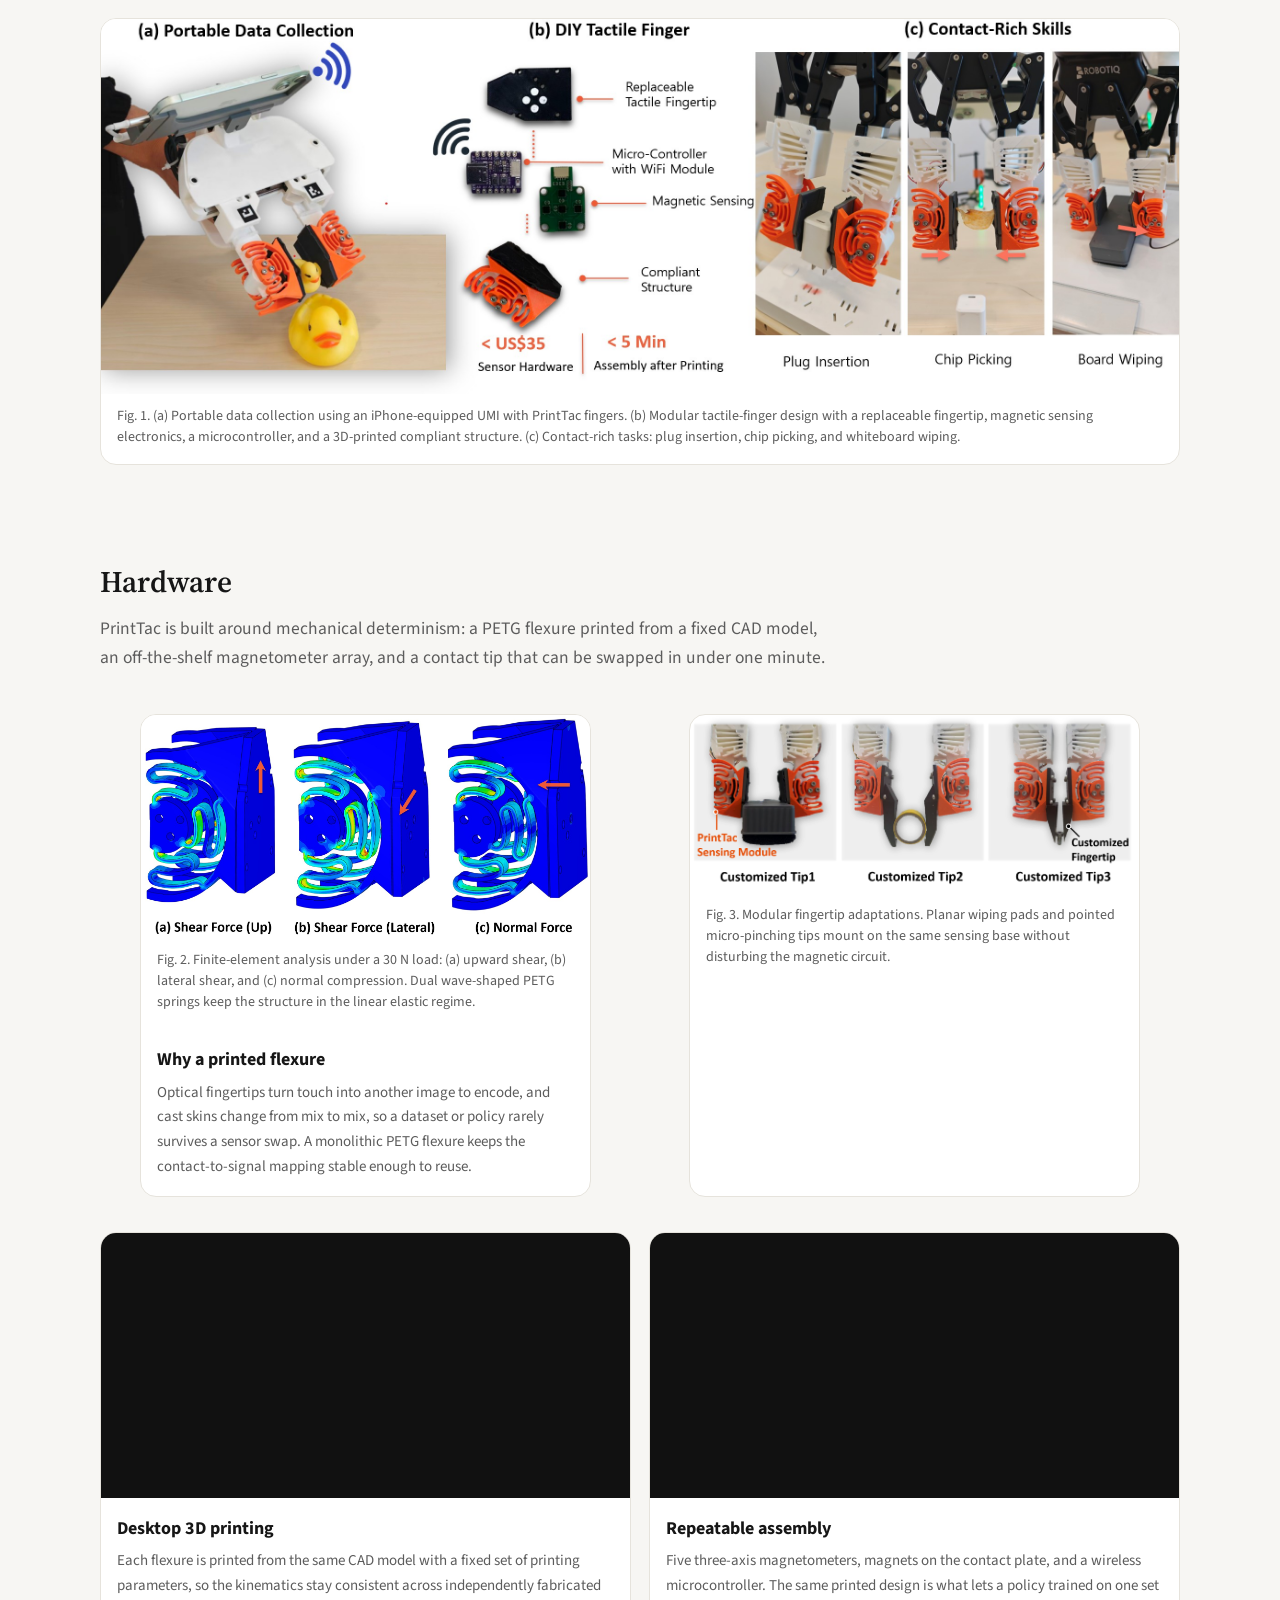
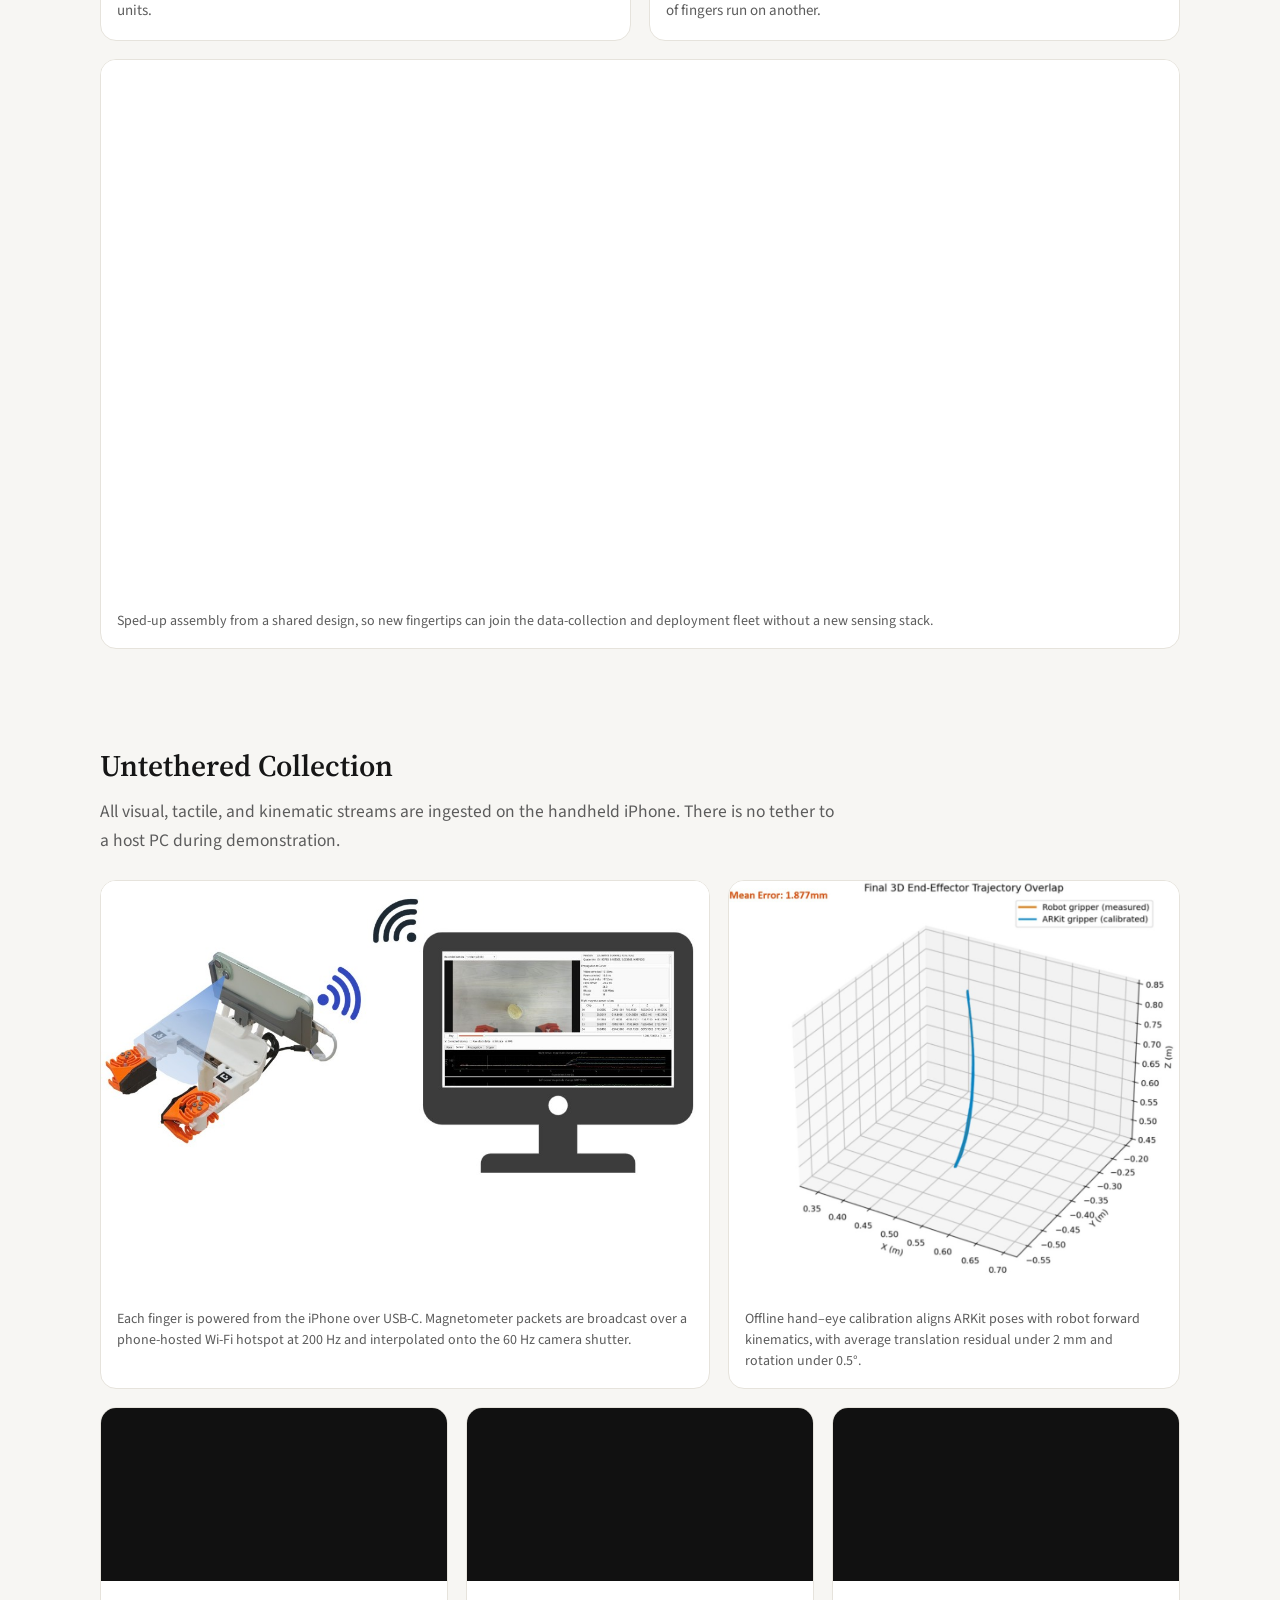
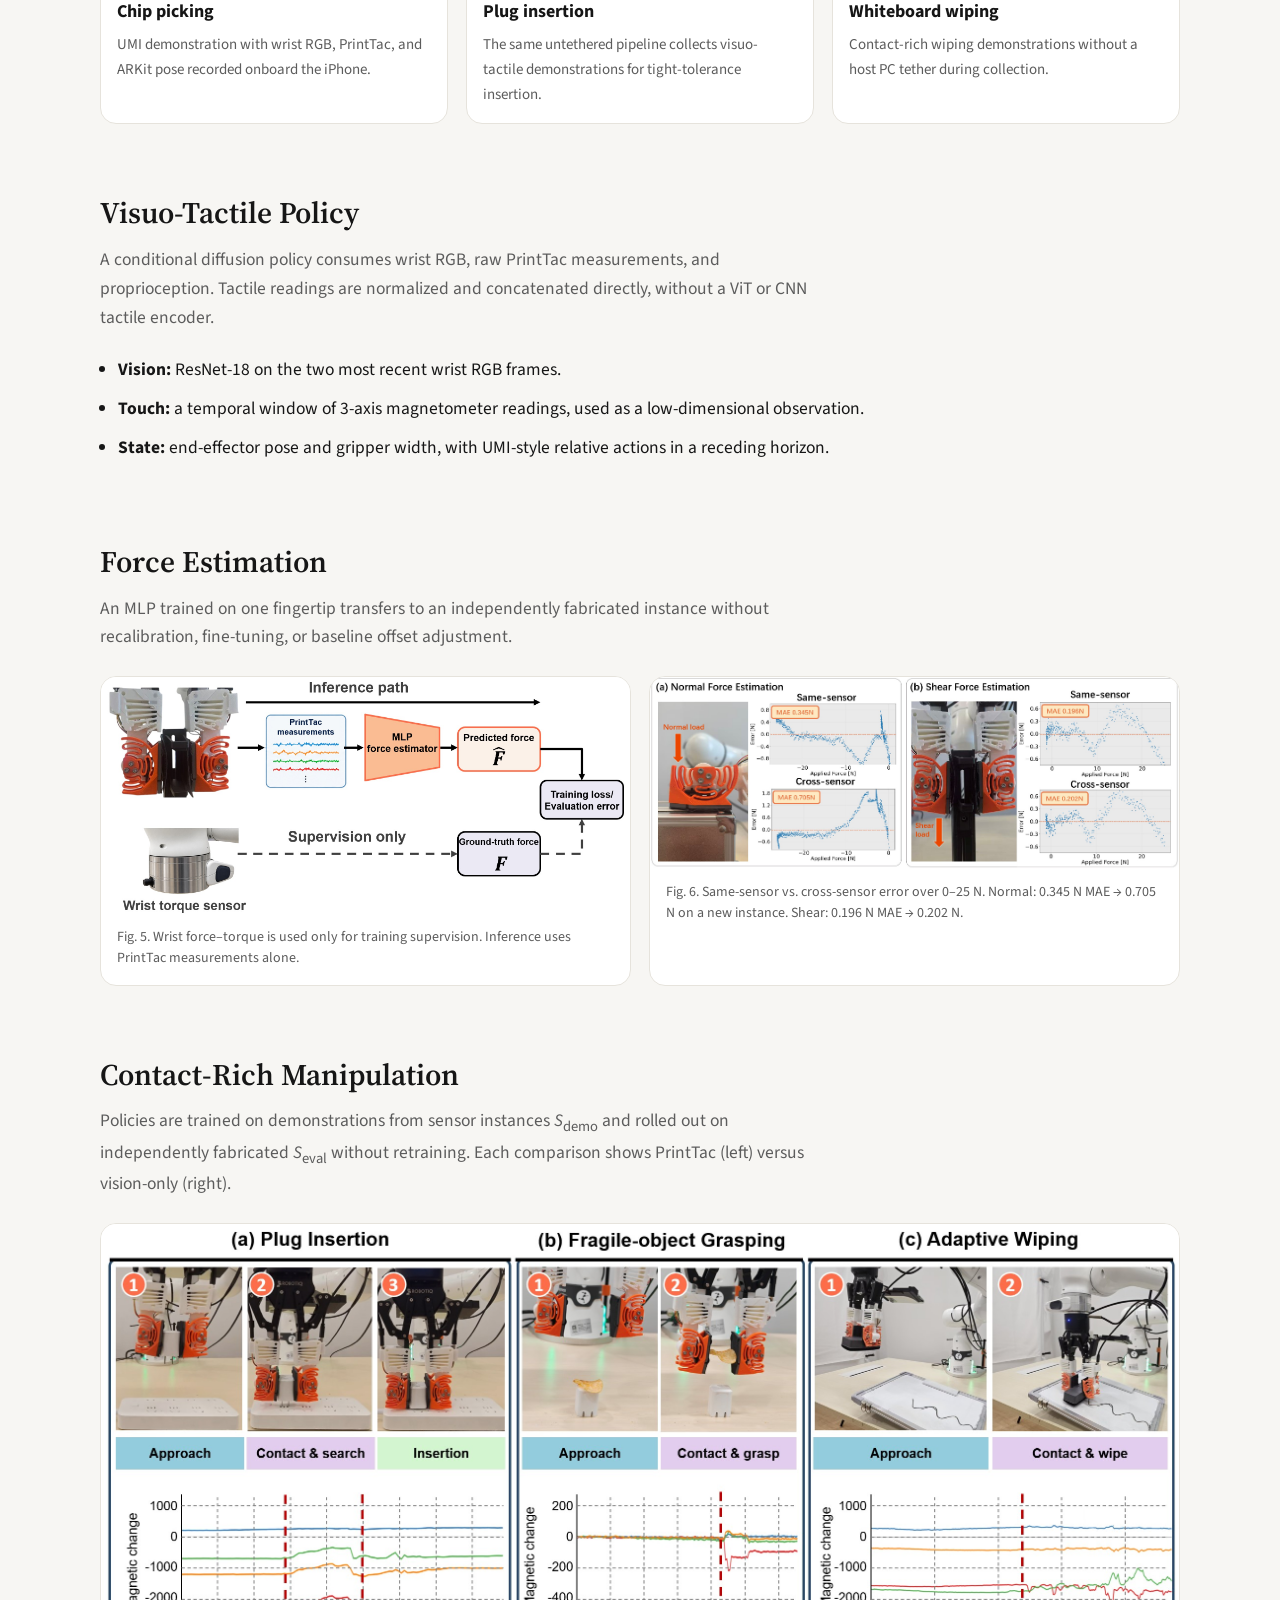
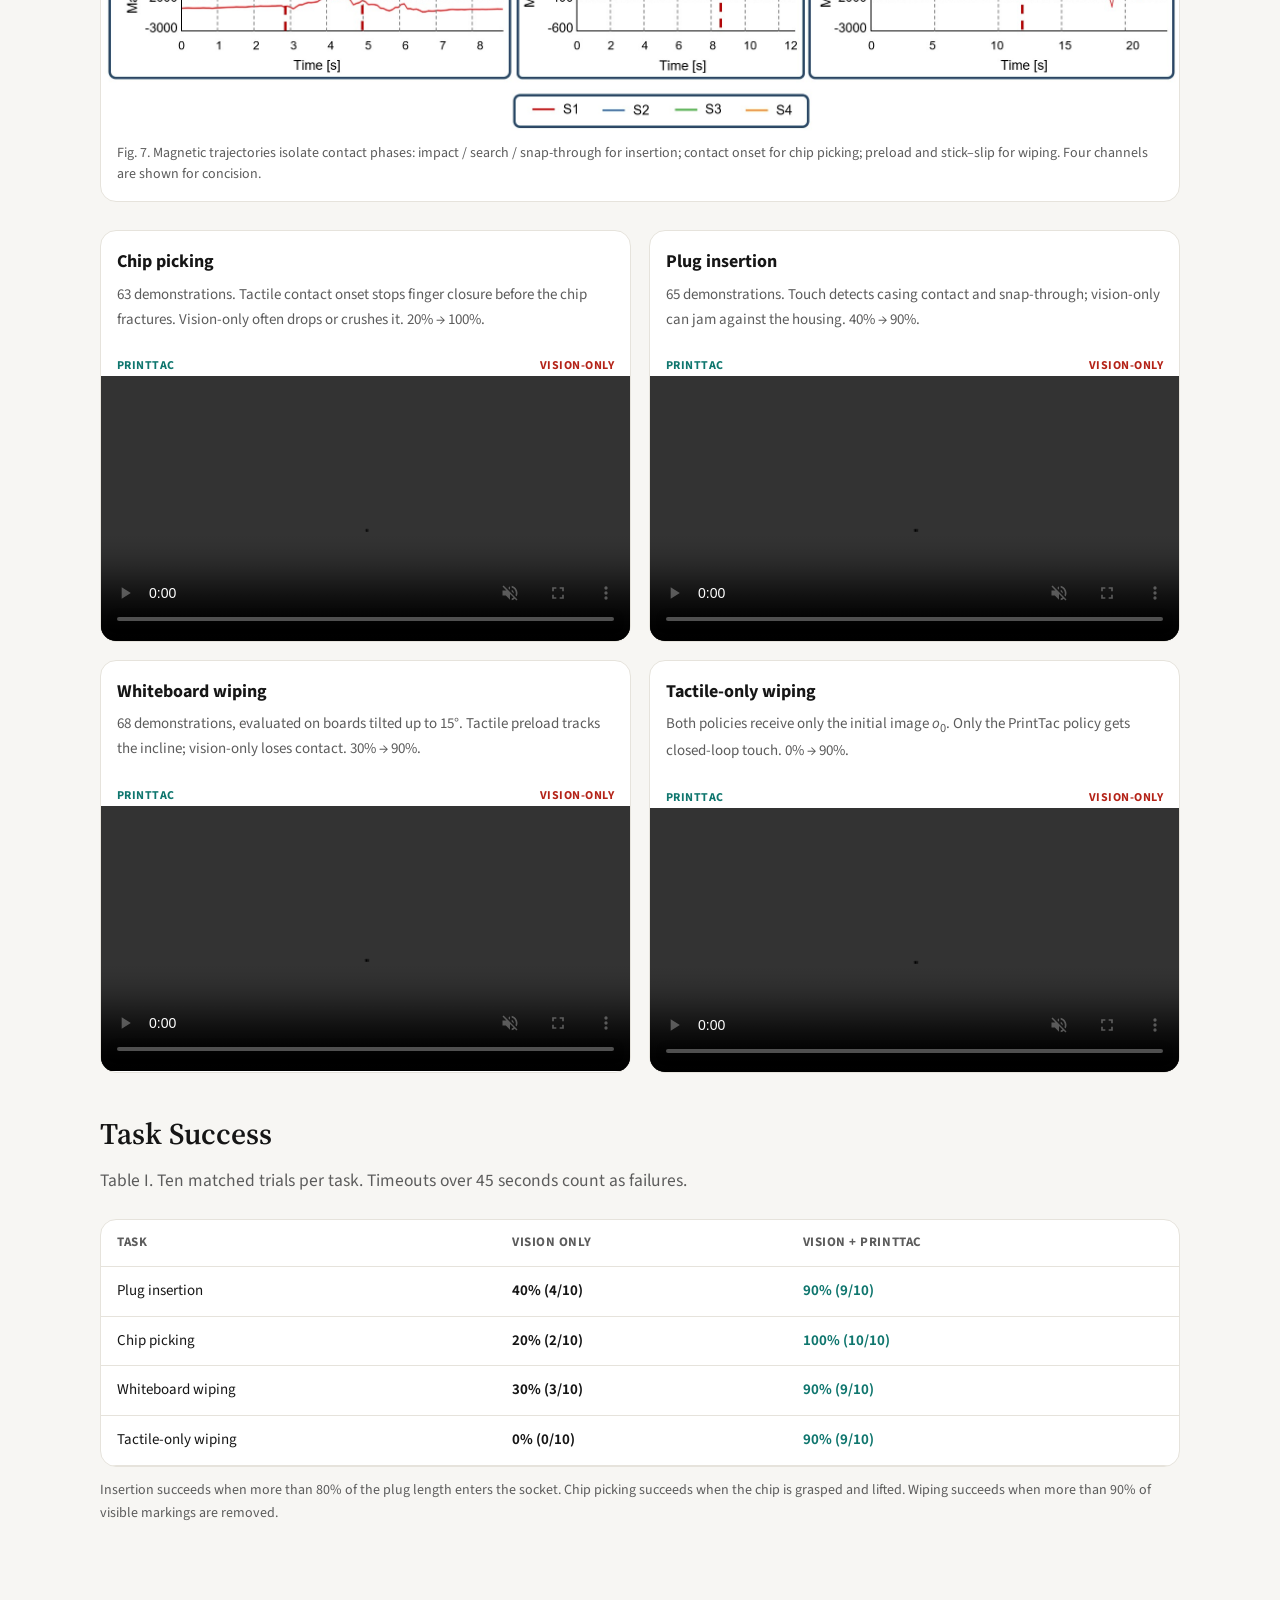
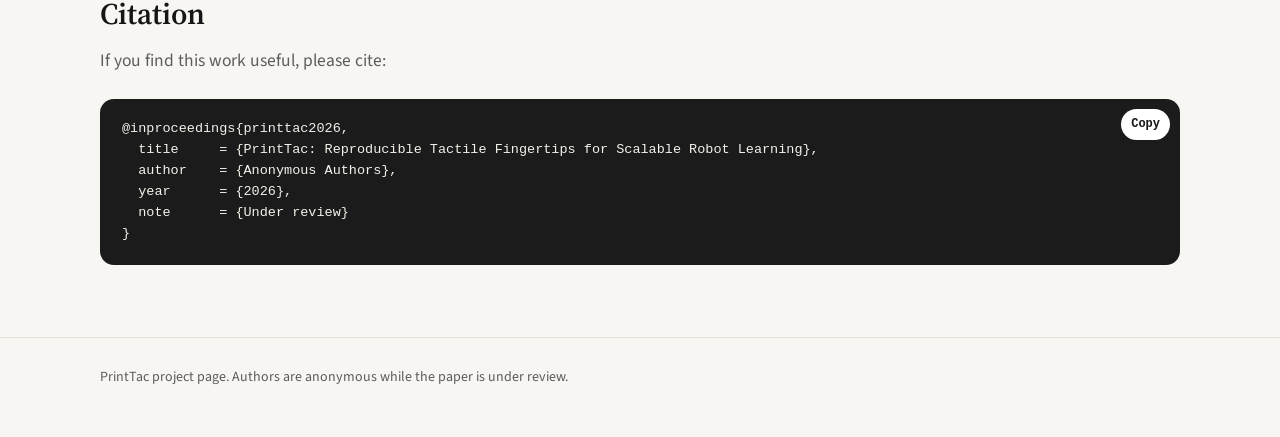
==== commit 633a9498: "sum" ====
--- a/index.html
+++ b/index.html
@@ -34,8 +34,6 @@
       <div class="actions">
         <a class="btn" href="#video">Video</a>
         <a class="btn ghost" href="https://github.com/pigwu/ARPoseStreamer" target="_blank" rel="noopener">Data Collection Code</a>
-        <a class="btn ghost" href="https://github.com/Peppasaur/PrintTac_UMI" target="_blank" rel="noopener">Policy Code</a>
-        <a class="btn ghost" href="https://pigwu.github.io/PrintTac-Hardware-Guide/" target="_blank" rel="noopener">Hardware</a>
         <a class="btn ghost" href="#bibtex">BibTeX</a>
       </div>
 
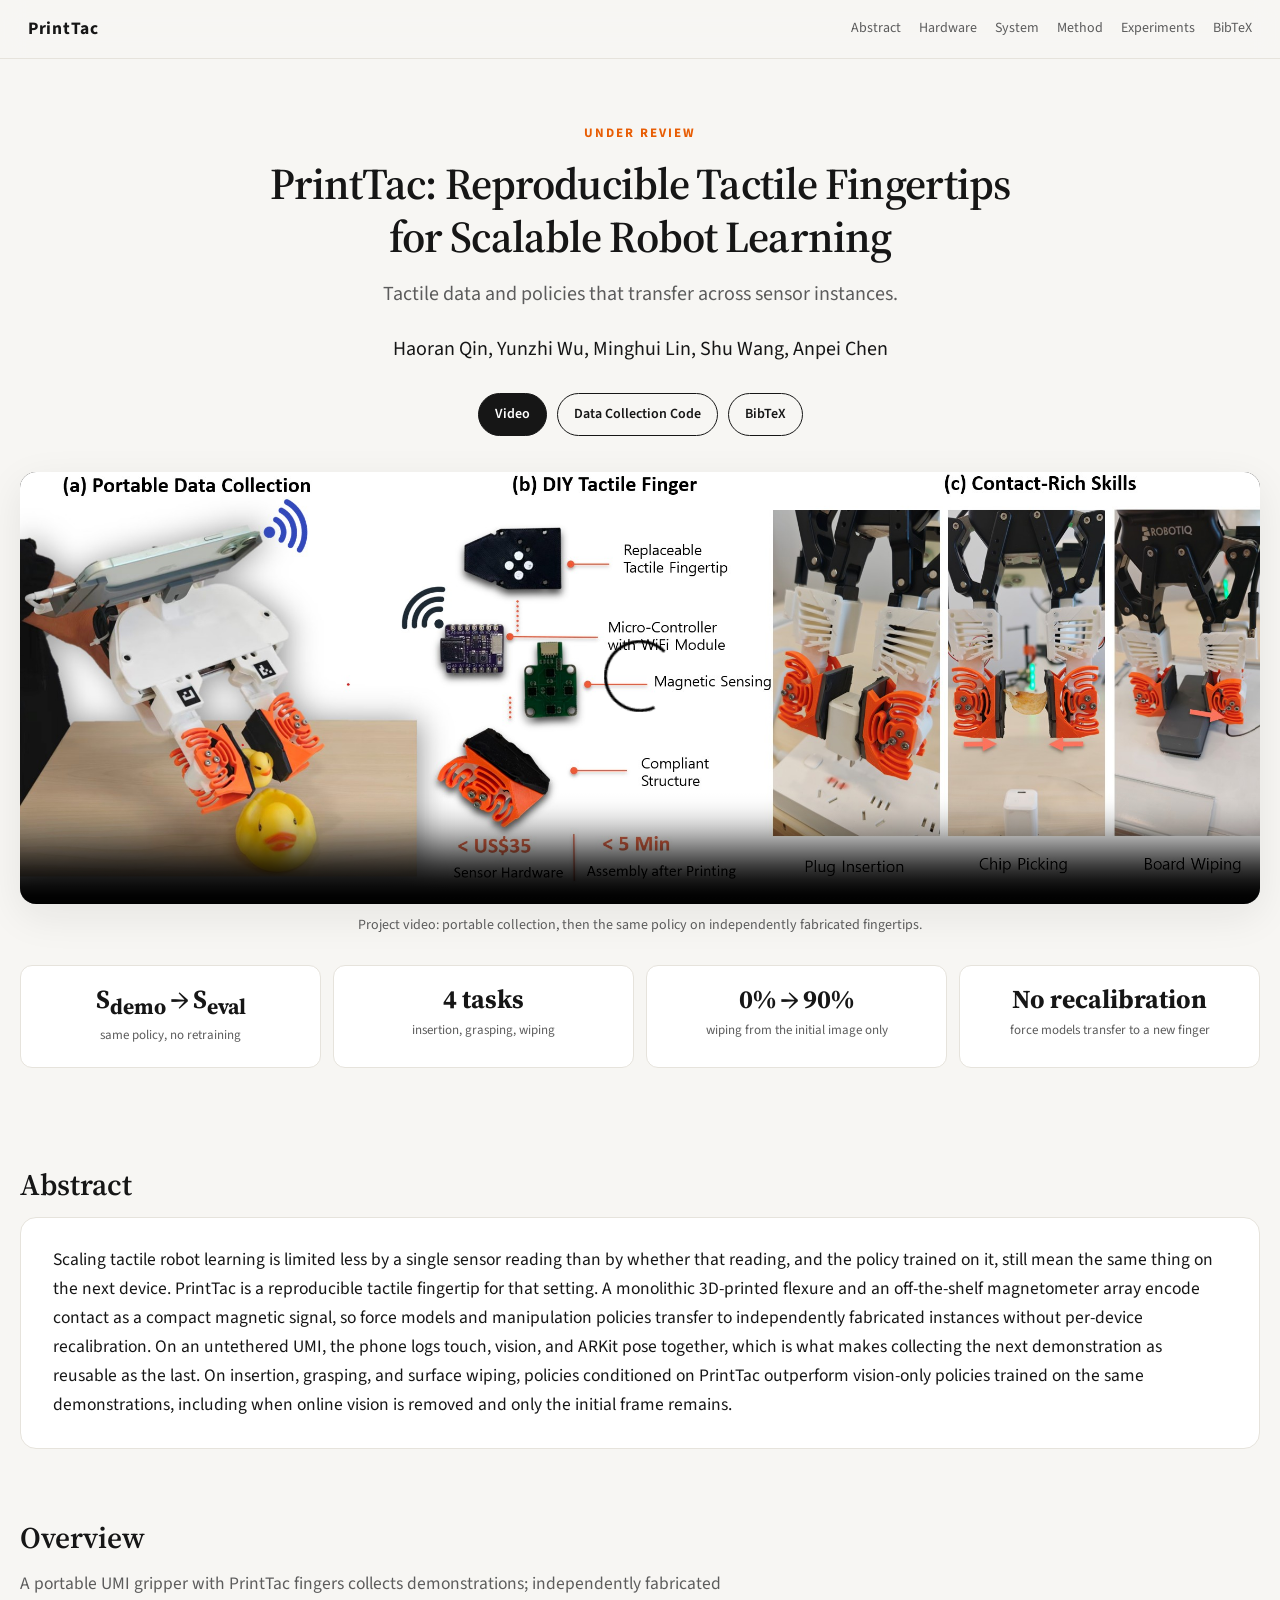
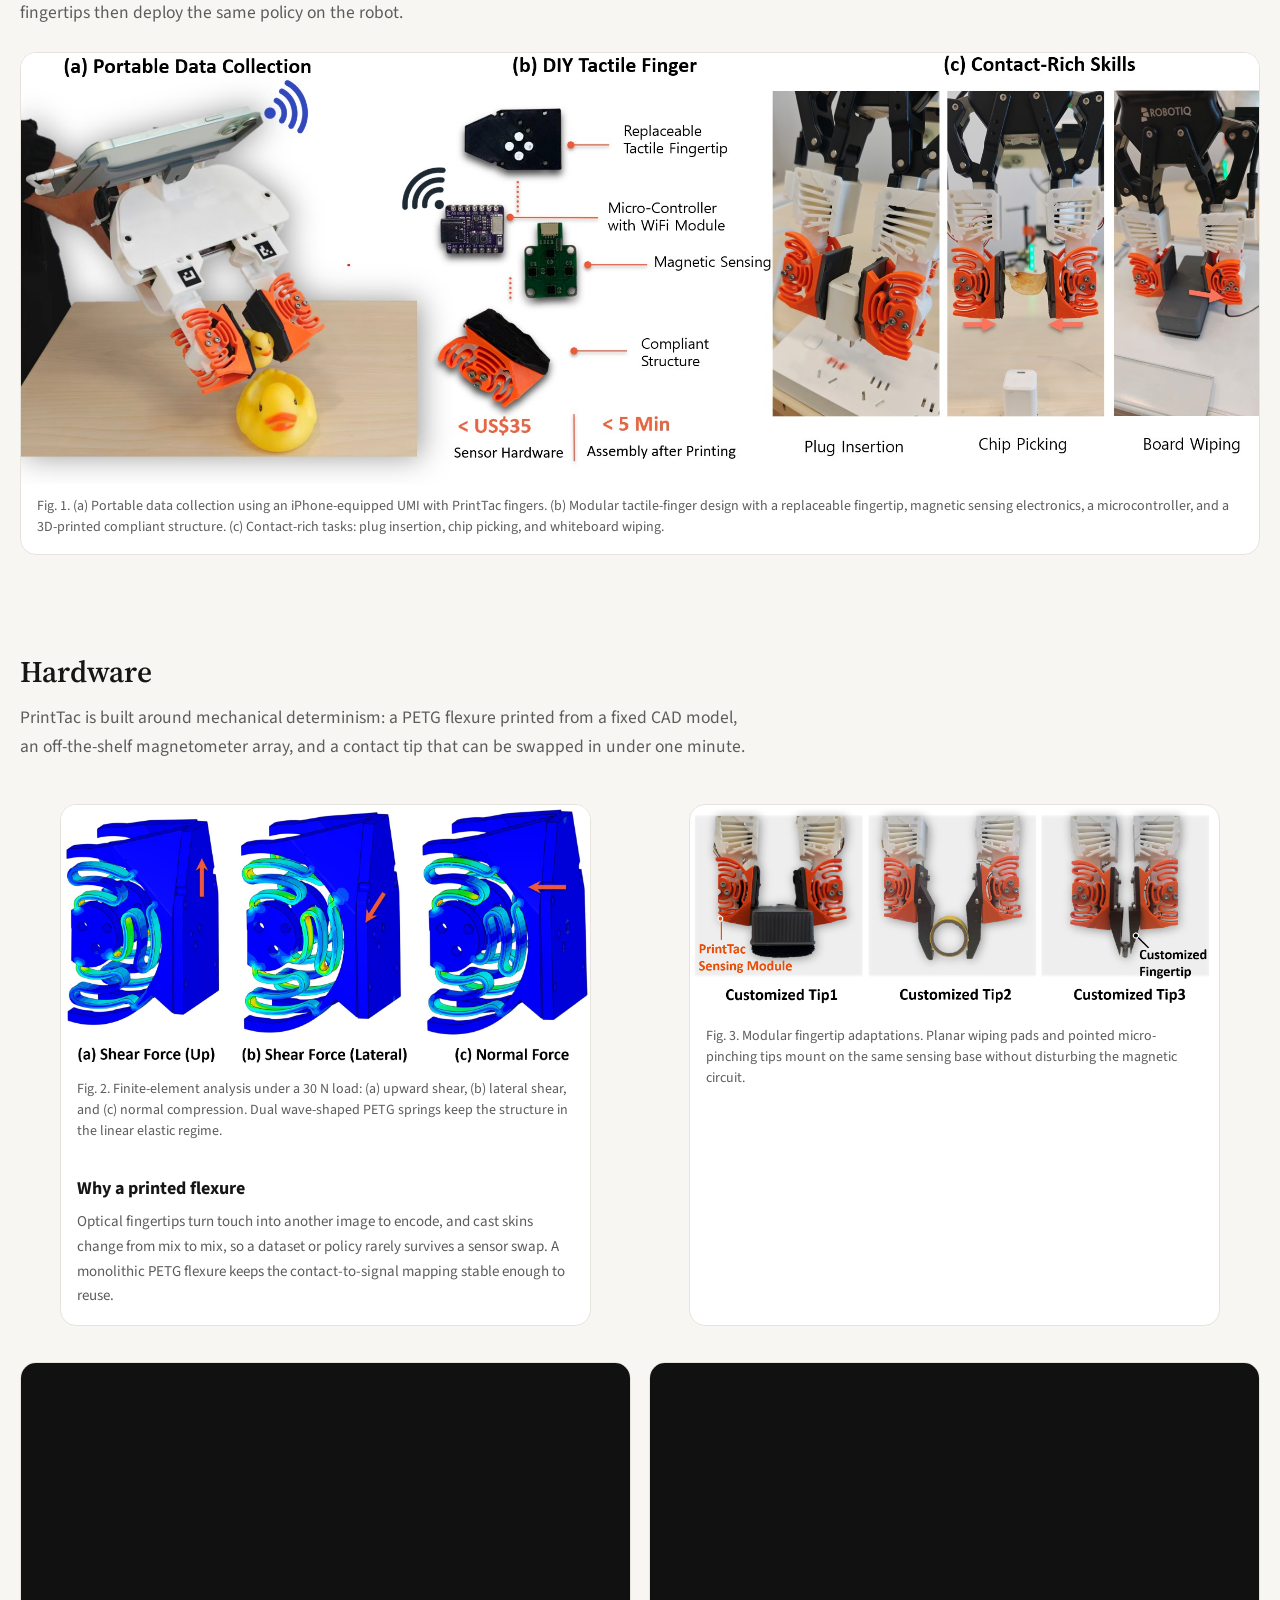
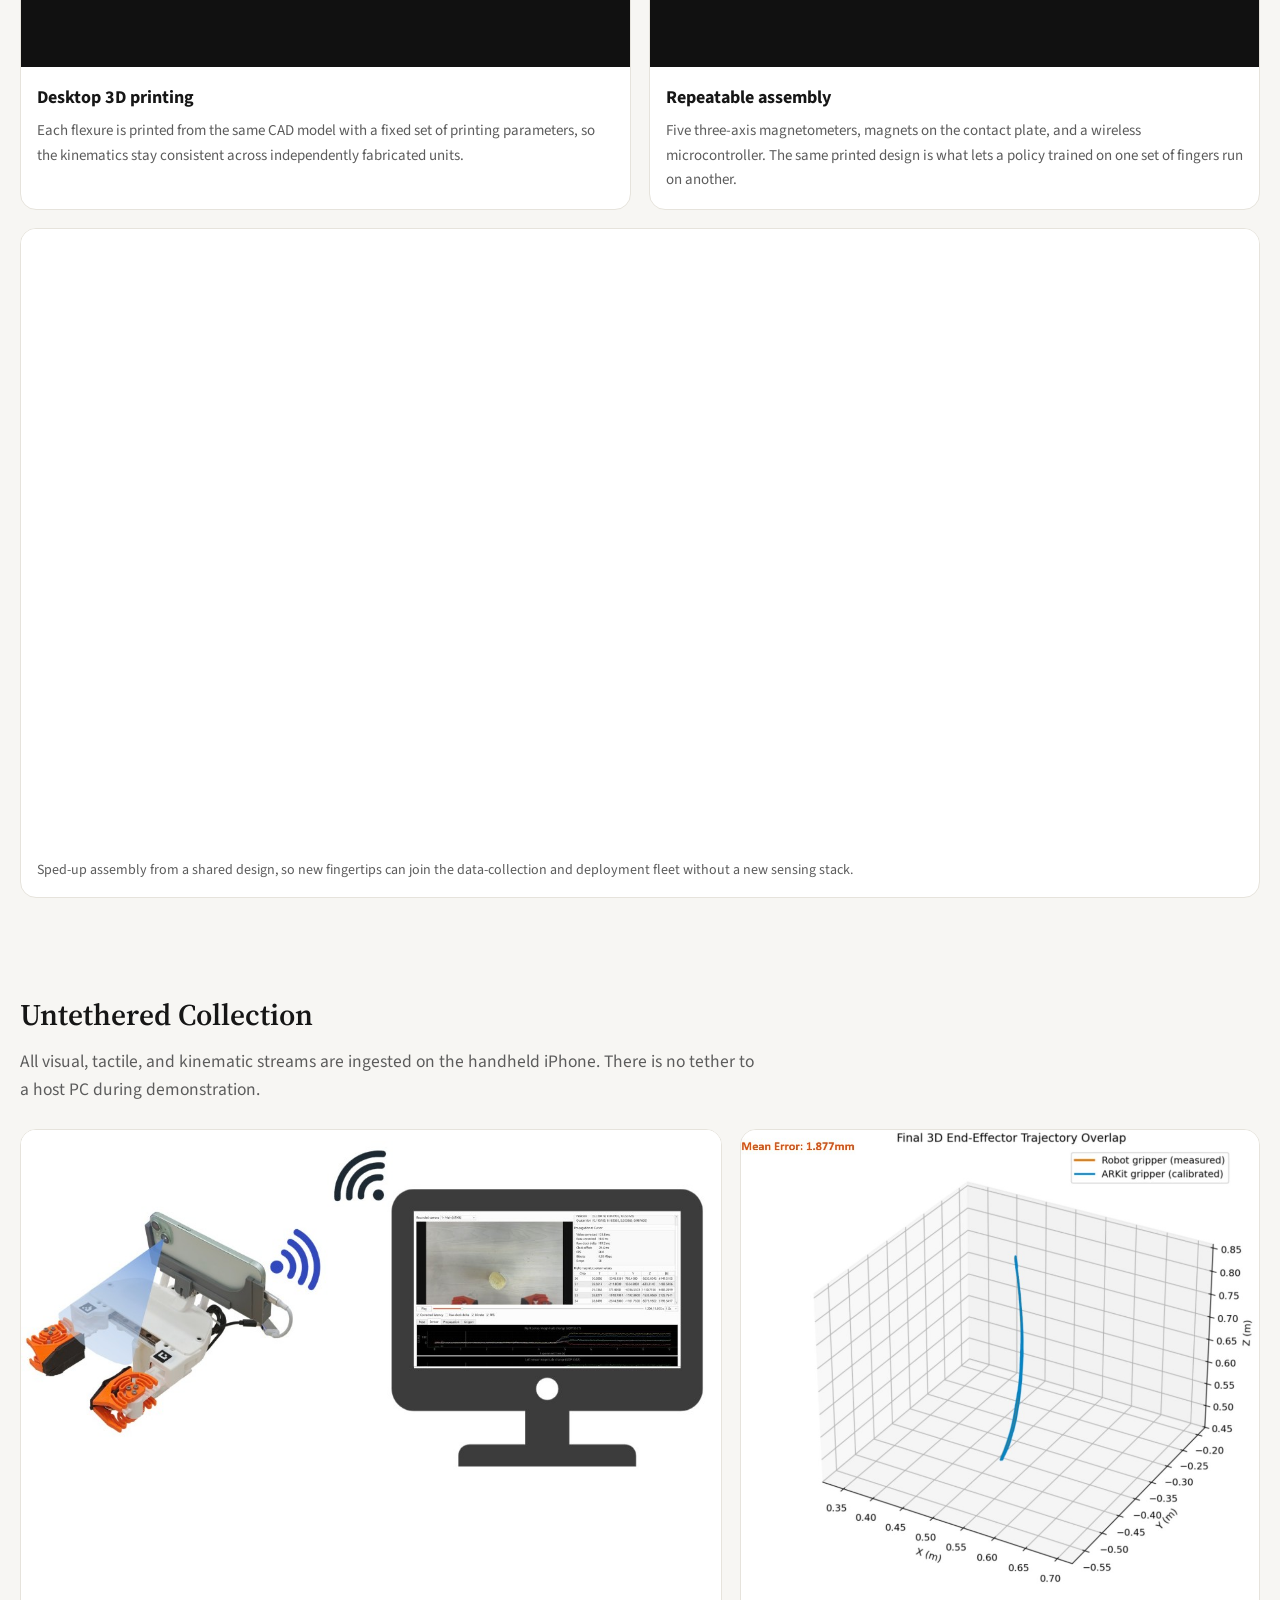
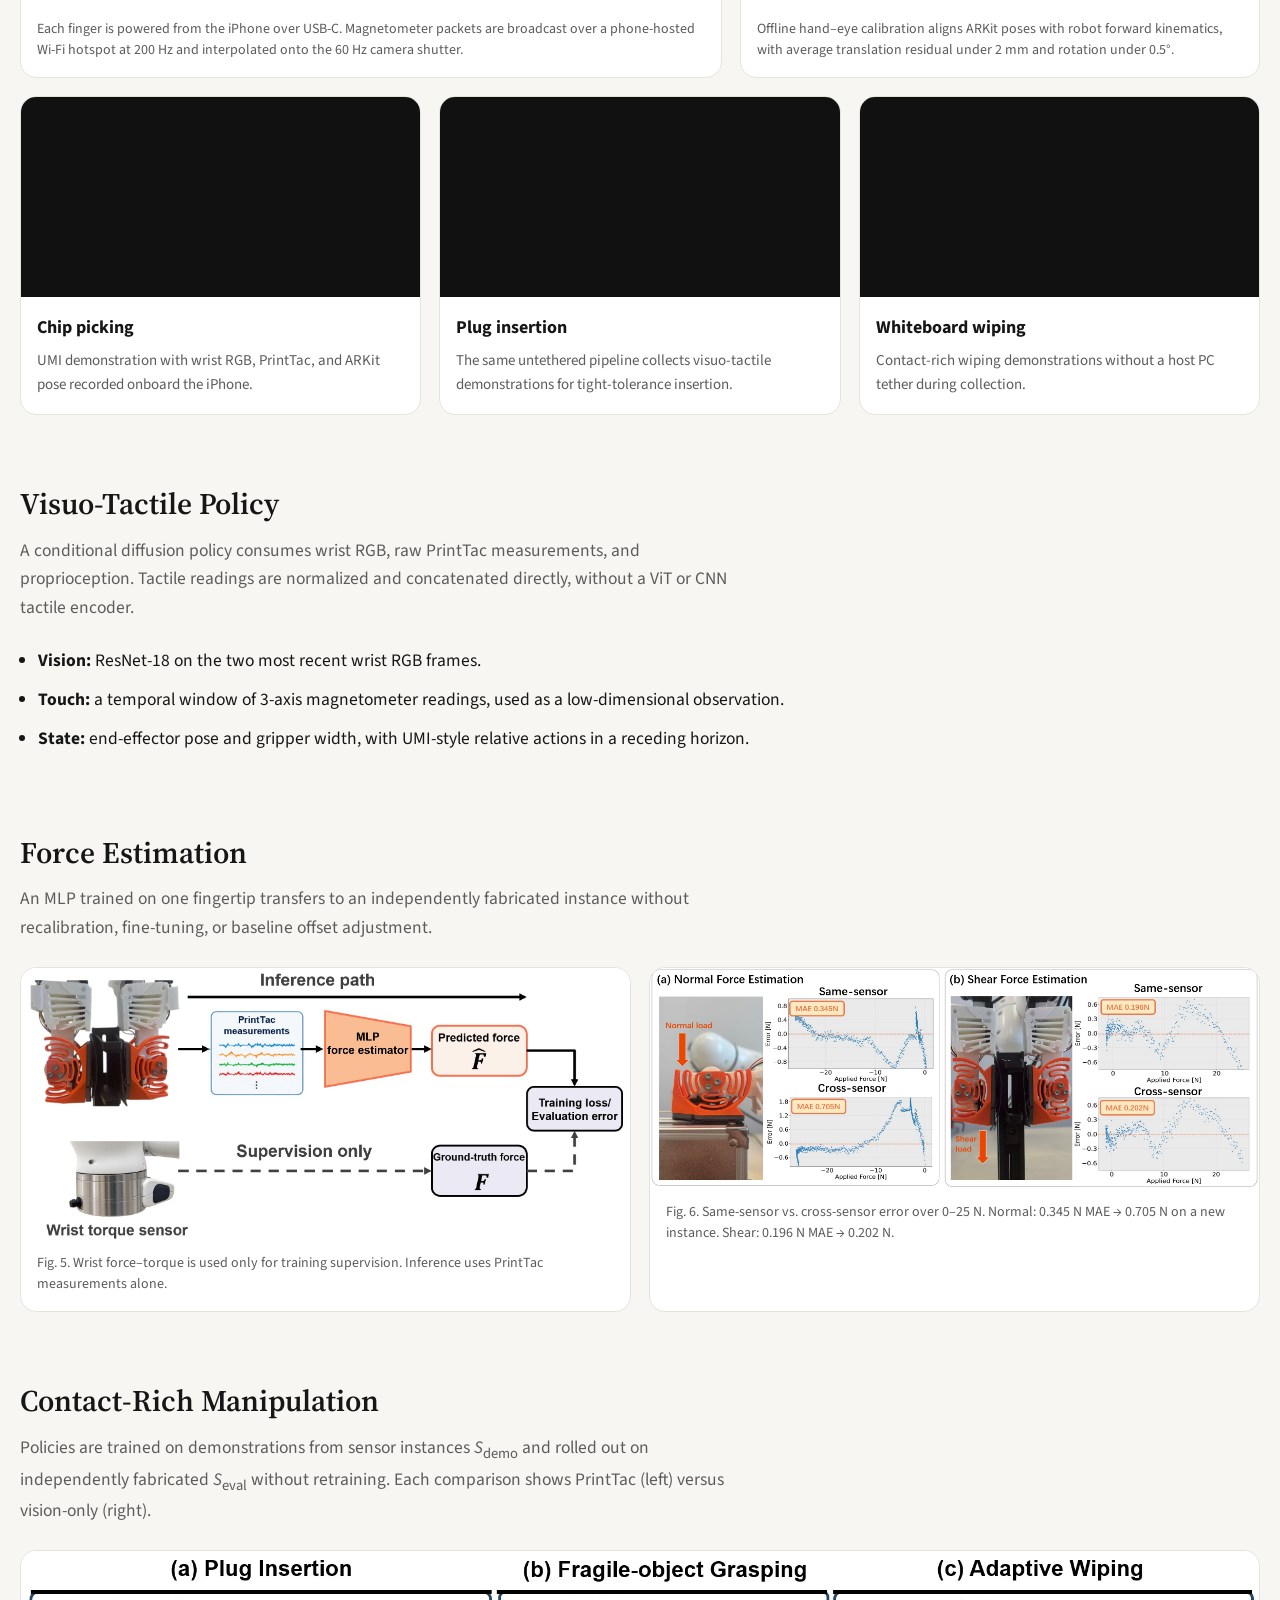
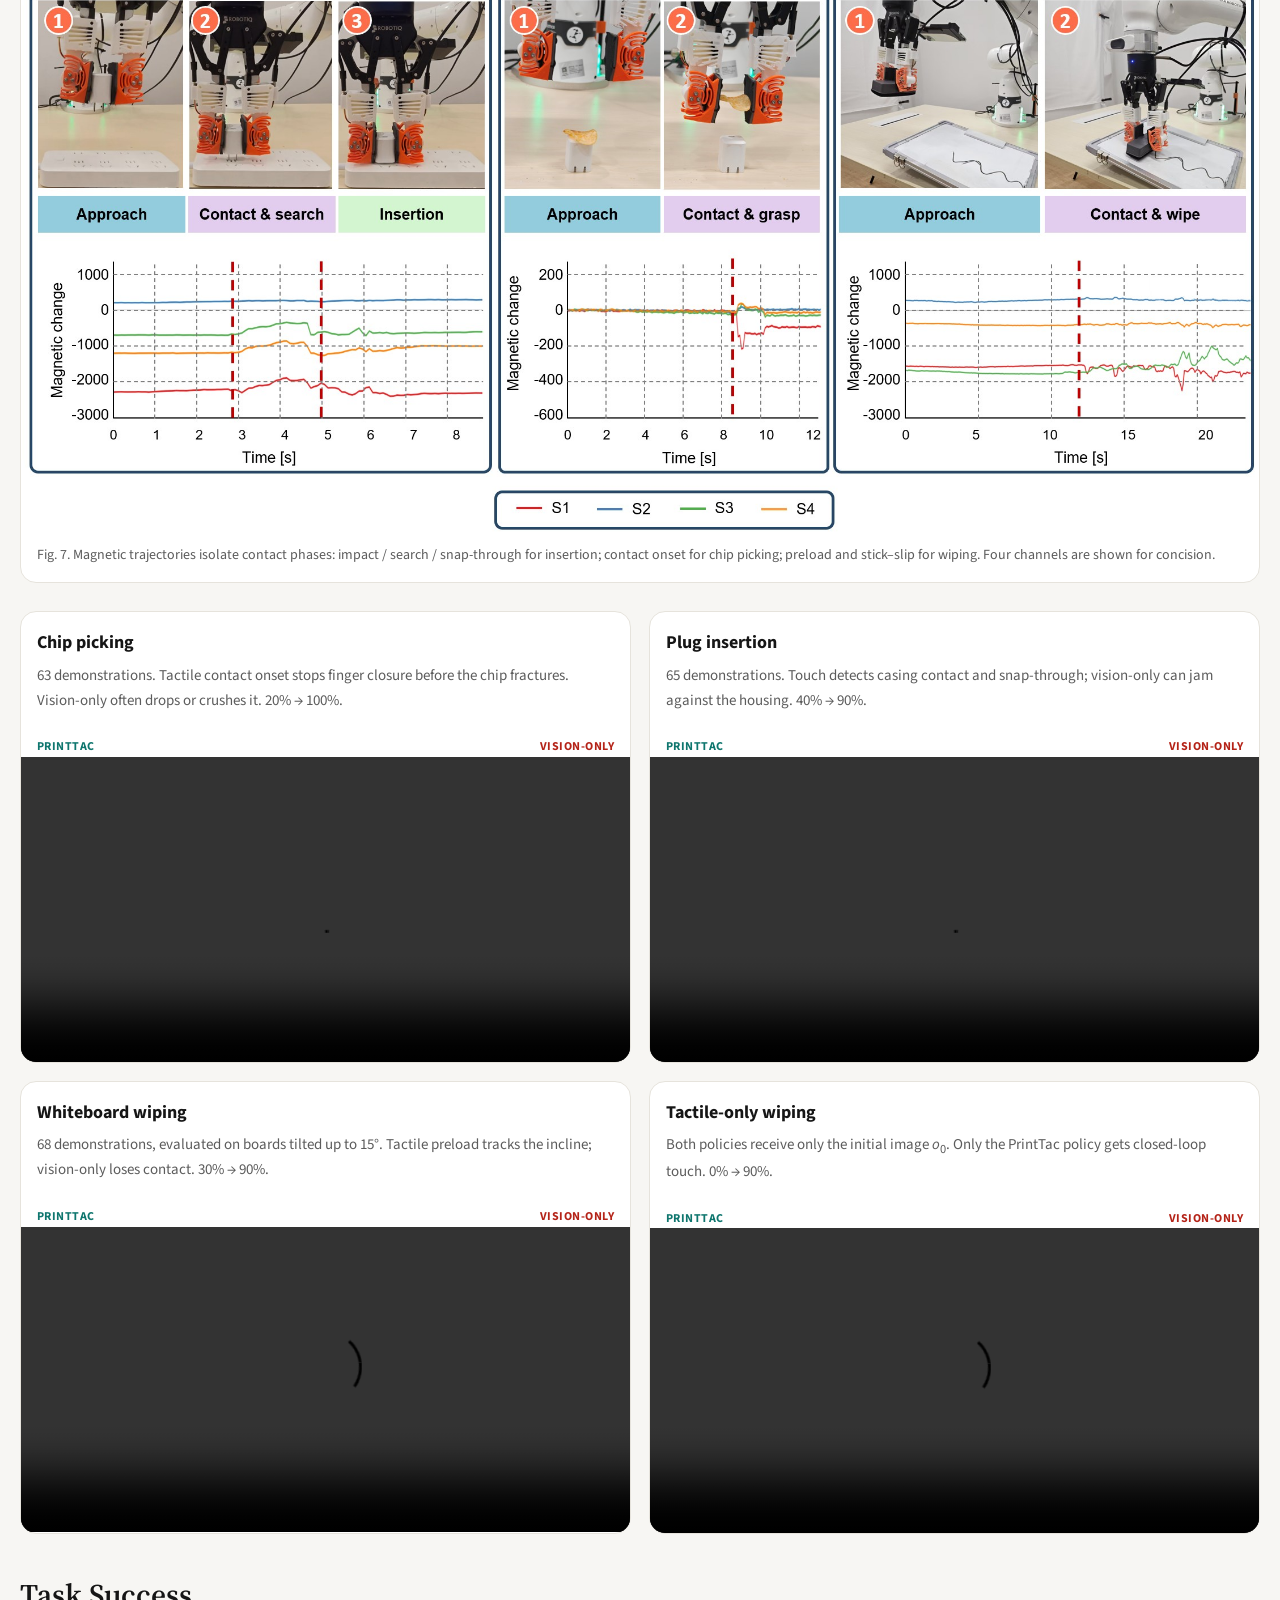
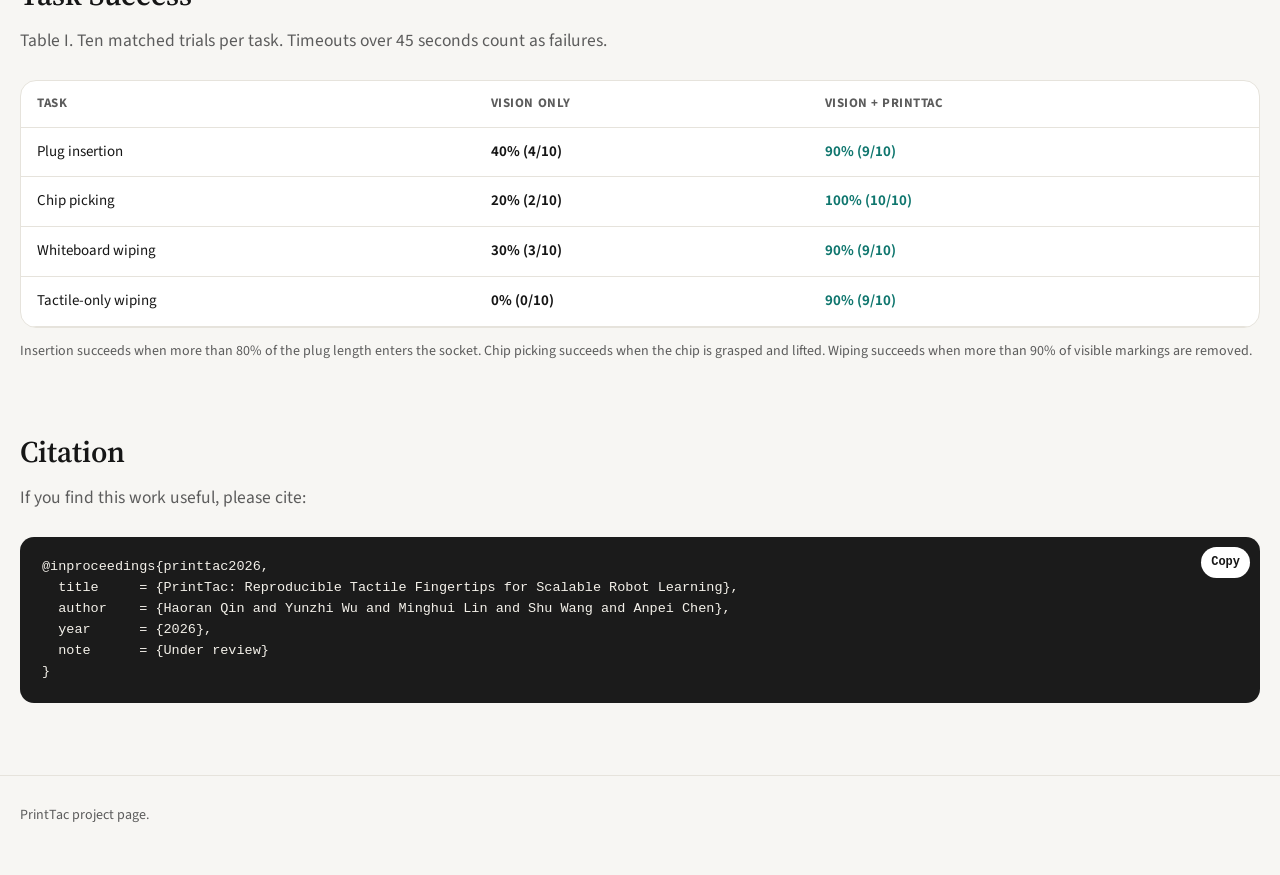
==== commit f325971f: "rua" ====
--- a/index.html
+++ b/index.html
@@ -8,7 +8,7 @@
   <link rel="preconnect" href="https://fonts.googleapis.com">
   <link rel="preconnect" href="https://fonts.gstatic.com" crossorigin>
   <link href="https://fonts.googleapis.com/css2?family=Source+Sans+3:wght@400;600;700&family=Source+Serif+4:opsz,wght@8..60,500;8..60,600&display=swap" rel="stylesheet">
-  <link rel="stylesheet" href="styles.css?v=11">
+  <link rel="stylesheet" href="styles.css?v=12">
 </head>
 <body>
   <header class="site-header">
@@ -30,7 +30,7 @@
       <p class="kicker">Under review</p>
       <h1>PrintTac: Reproducible Tactile Fingertips<br>for Scalable Robot Learning</h1>
       <p class="subtitle">Tactile data and policies that transfer across sensor instances.</p>
-      <p class="authors">Anonymous Authors</p>
+      <p class="authors">Haoran Qin, Yunzhi Wu, Minghui Lin, Shu Wang, Anpei Chen</p>
       <div class="actions">
         <a class="btn" href="#video">Video</a>
         <a class="btn ghost" href="https://github.com/pigwu/ARPoseStreamer" target="_blank" rel="noopener">Data Collection Code</a>
@@ -39,7 +39,7 @@
 
       <div id="video" class="hero-video">
         <video autoplay muted loop playsinline webkit-playsinline preload="auto" controls poster="assets/teaser.jpg">
-          <source src="assets/demo.mp4" type="video/mp4">
+          <source src="assets/demo.mp4?v=cut19" type="video/mp4">
         </video>
       </div>
       <p class="caption">Project video: portable collection, then the same policy on independently fabricated fingertips.</p>
@@ -264,7 +264,7 @@
       <p class="lede">If you find this work useful, please cite:</p>
       <pre class="bibtex" id="bibtex-block"><button class="copy" type="button" id="copy-bib">Copy</button><code>@inproceedings{printtac2026,
   title     = {PrintTac: Reproducible Tactile Fingertips for Scalable Robot Learning},
-  author    = {Anonymous Authors},
+  author    = {Haoran Qin and Yunzhi Wu and Minghui Lin and Shu Wang and Anpei Chen},
   year      = {2026},
   note      = {Under review}
 }</code></pre>
@@ -273,7 +273,7 @@
 
   <footer>
     <div class="wrap">
-      PrintTac project page. Authors are anonymous while the paper is under review.
+      PrintTac project page.
     </div>
   </footer>
 
--- a/styles.css
+++ b/styles.css
@@ -9,7 +9,7 @@
   --ok: #0f766e;
   --fail: #b42318;
   --shadow: 0 12px 40px rgba(22, 22, 22, 0.08);
-  --max: 1080px;
+  --max: 1240px;
 }
 
 * {
@@ -120,9 +120,15 @@
   font-size: 20px;
 }
 
-.authors,
+.authors {
+  margin: 6px 0 0;
+  color: var(--ink);
+  font-size: 20px;
+  line-height: 1.6;
+}
+
 .venue {
-  margin: 0;
+  margin: 4px 0 0;
   color: var(--muted);
   font-size: 15px;
 }
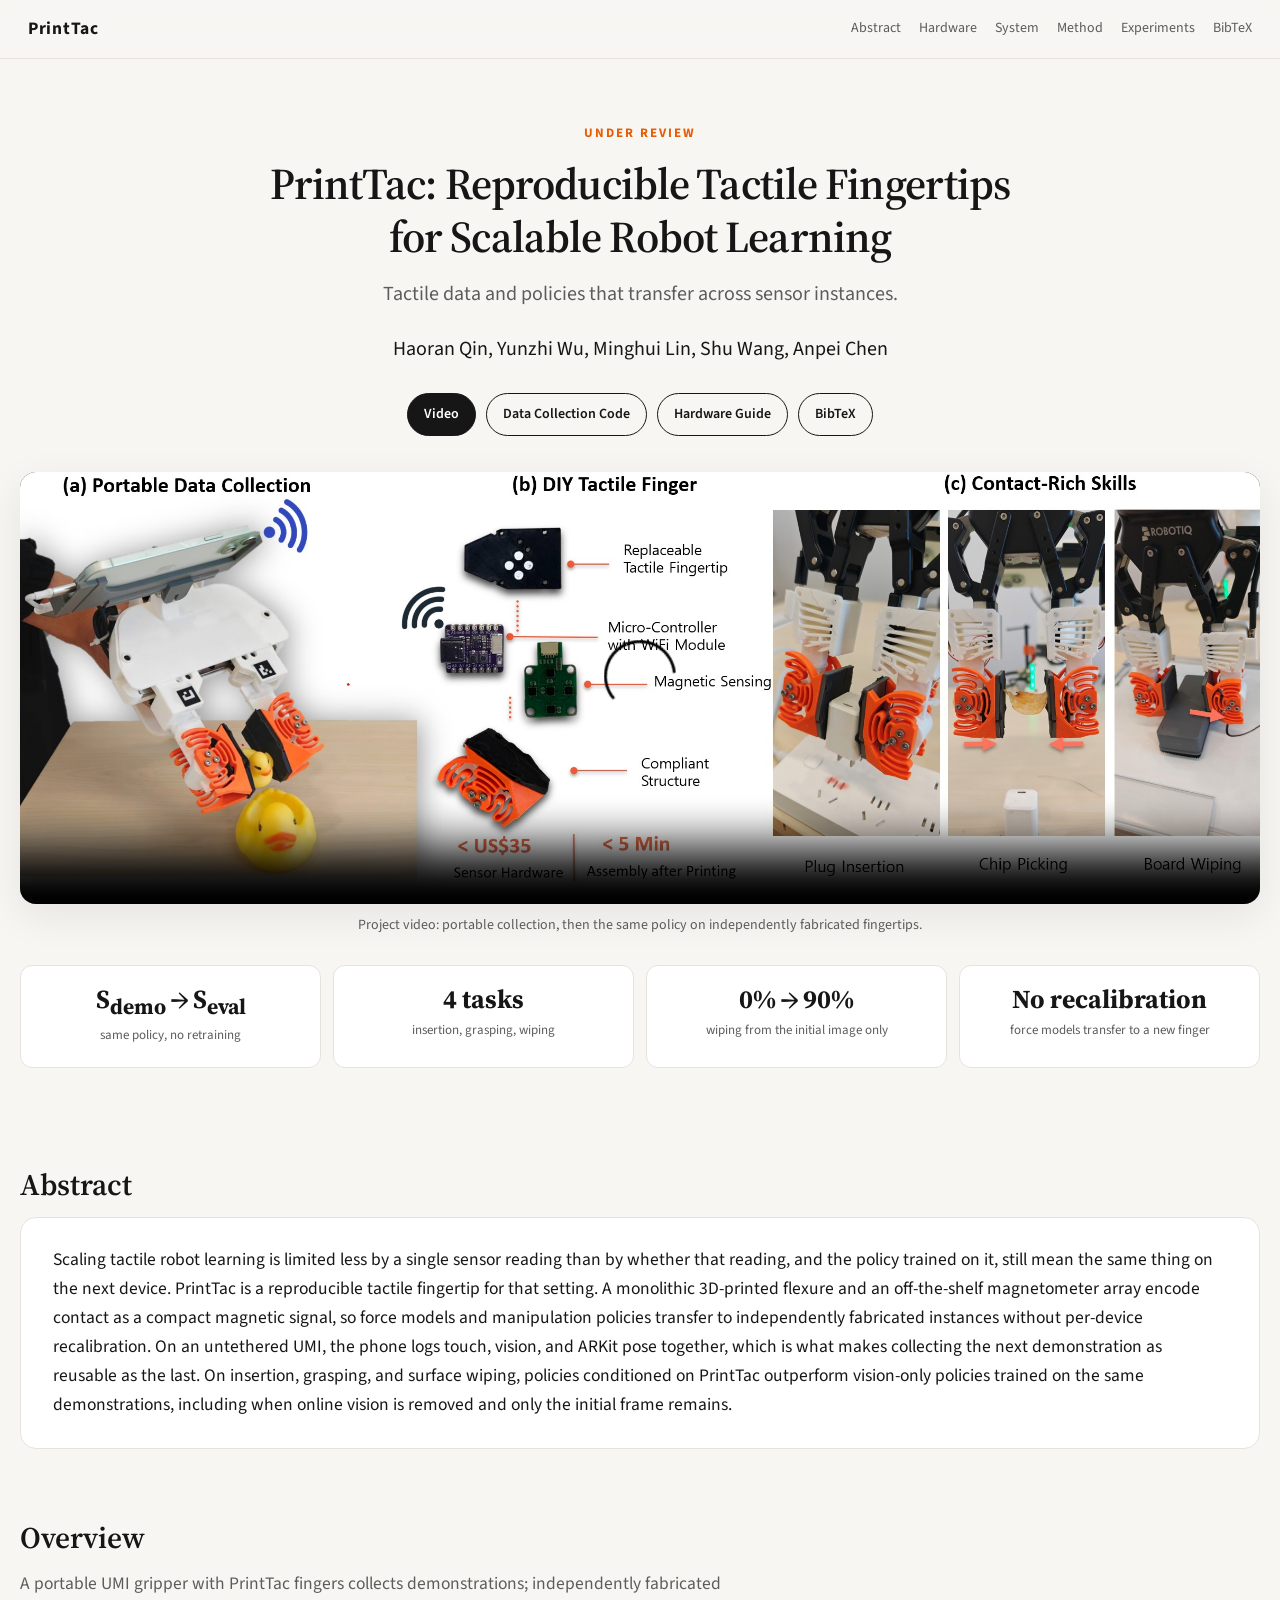
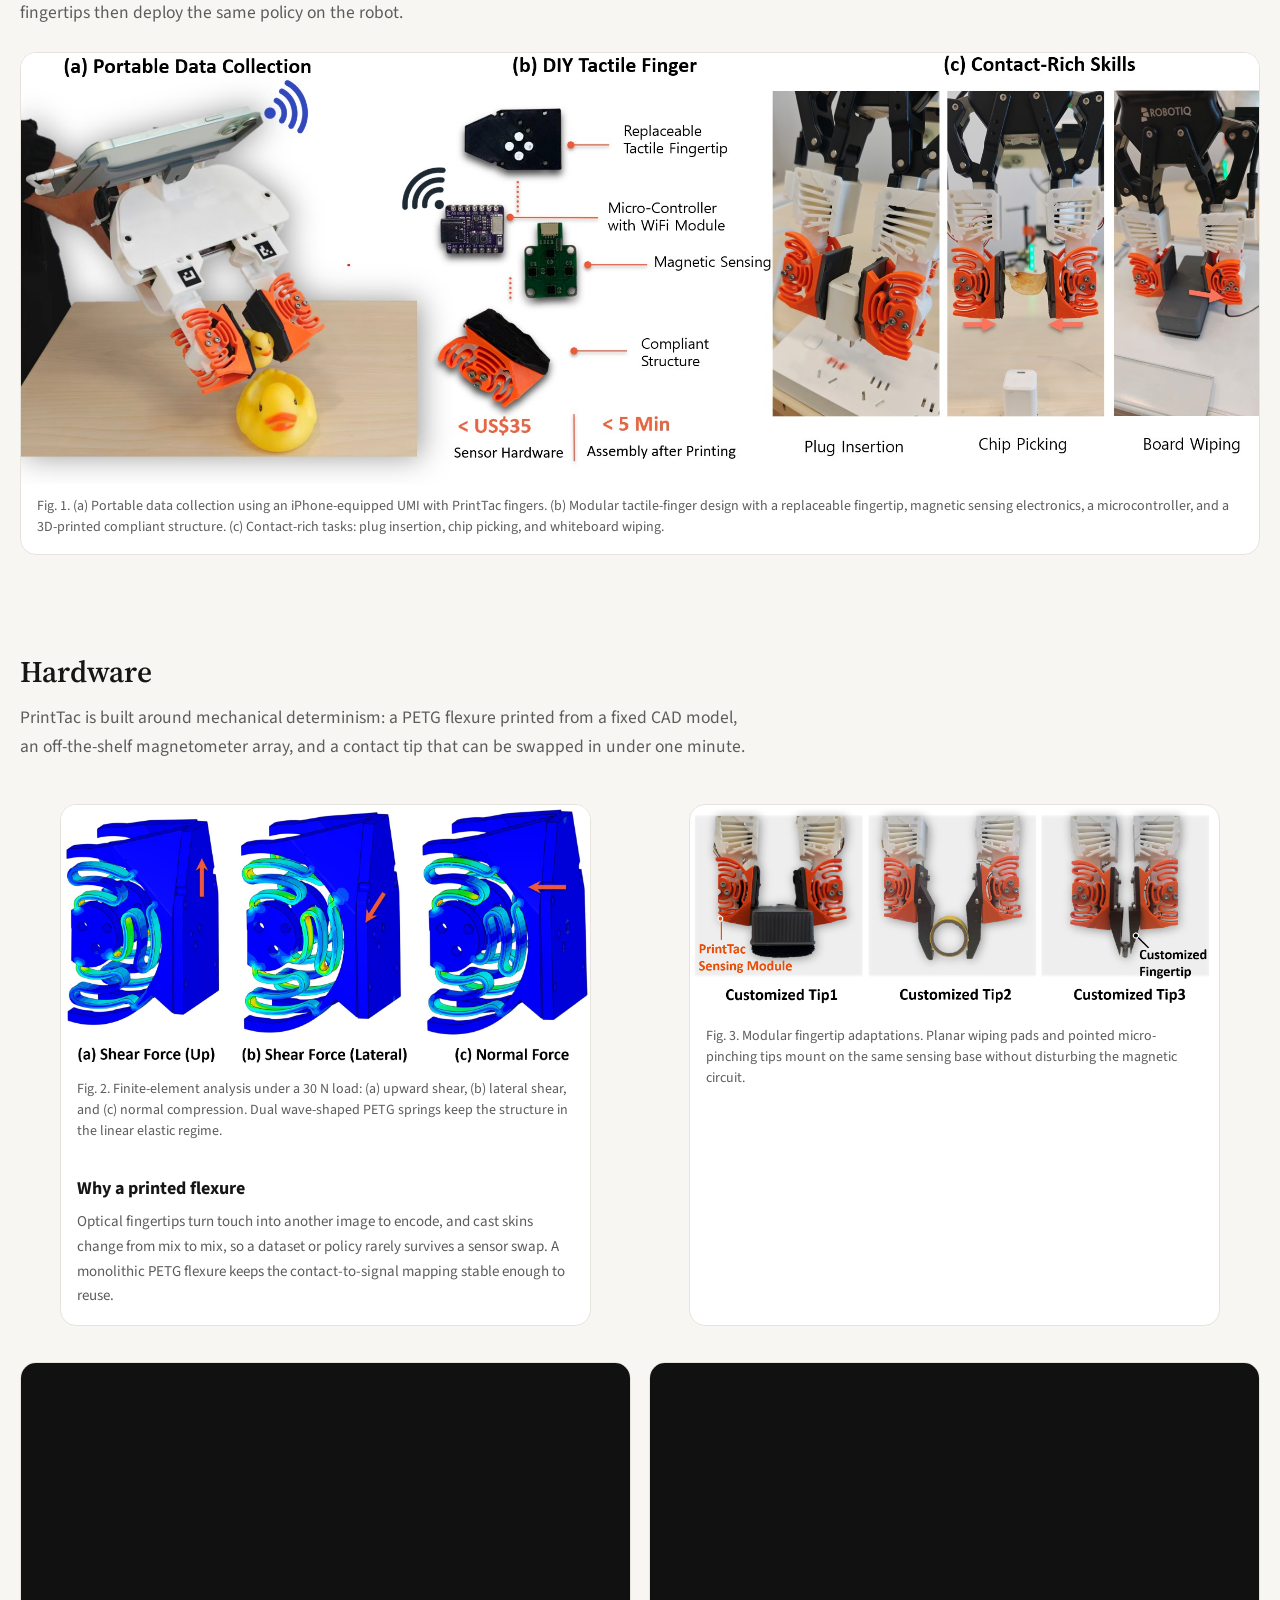
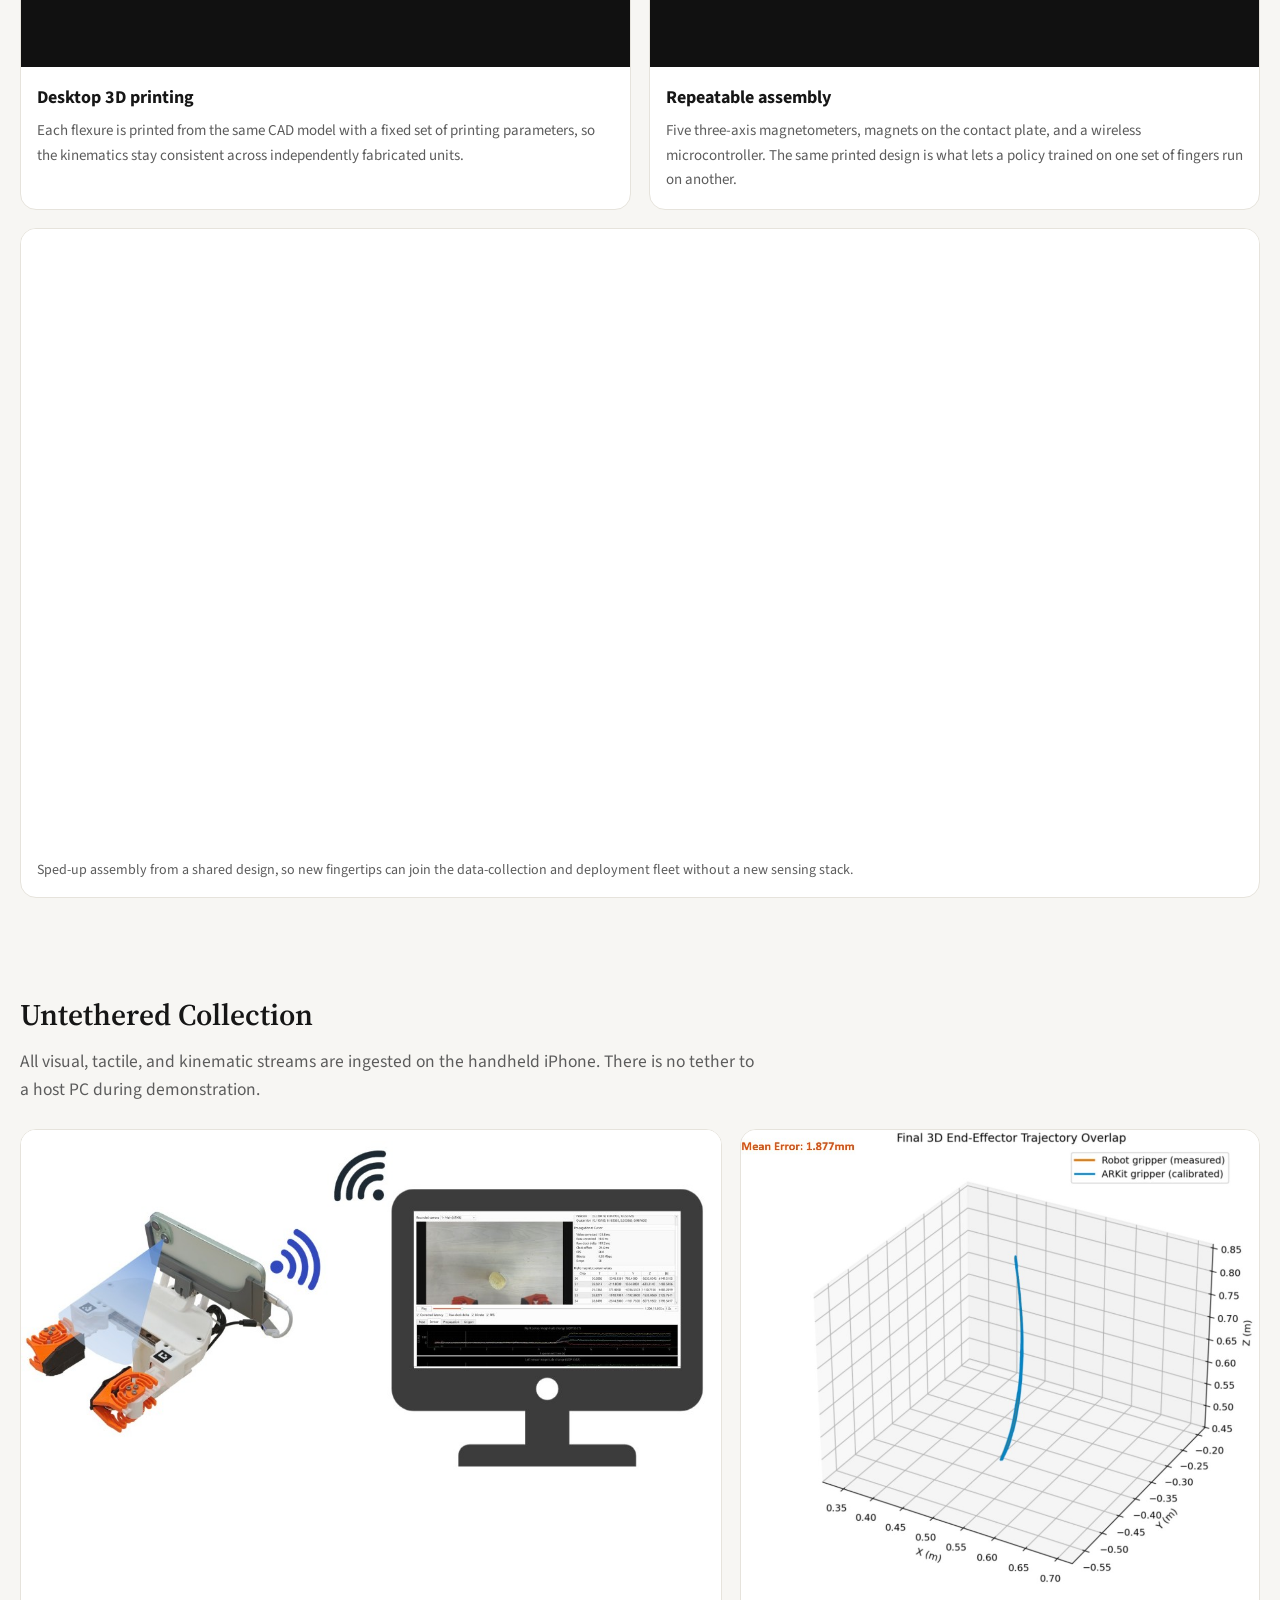
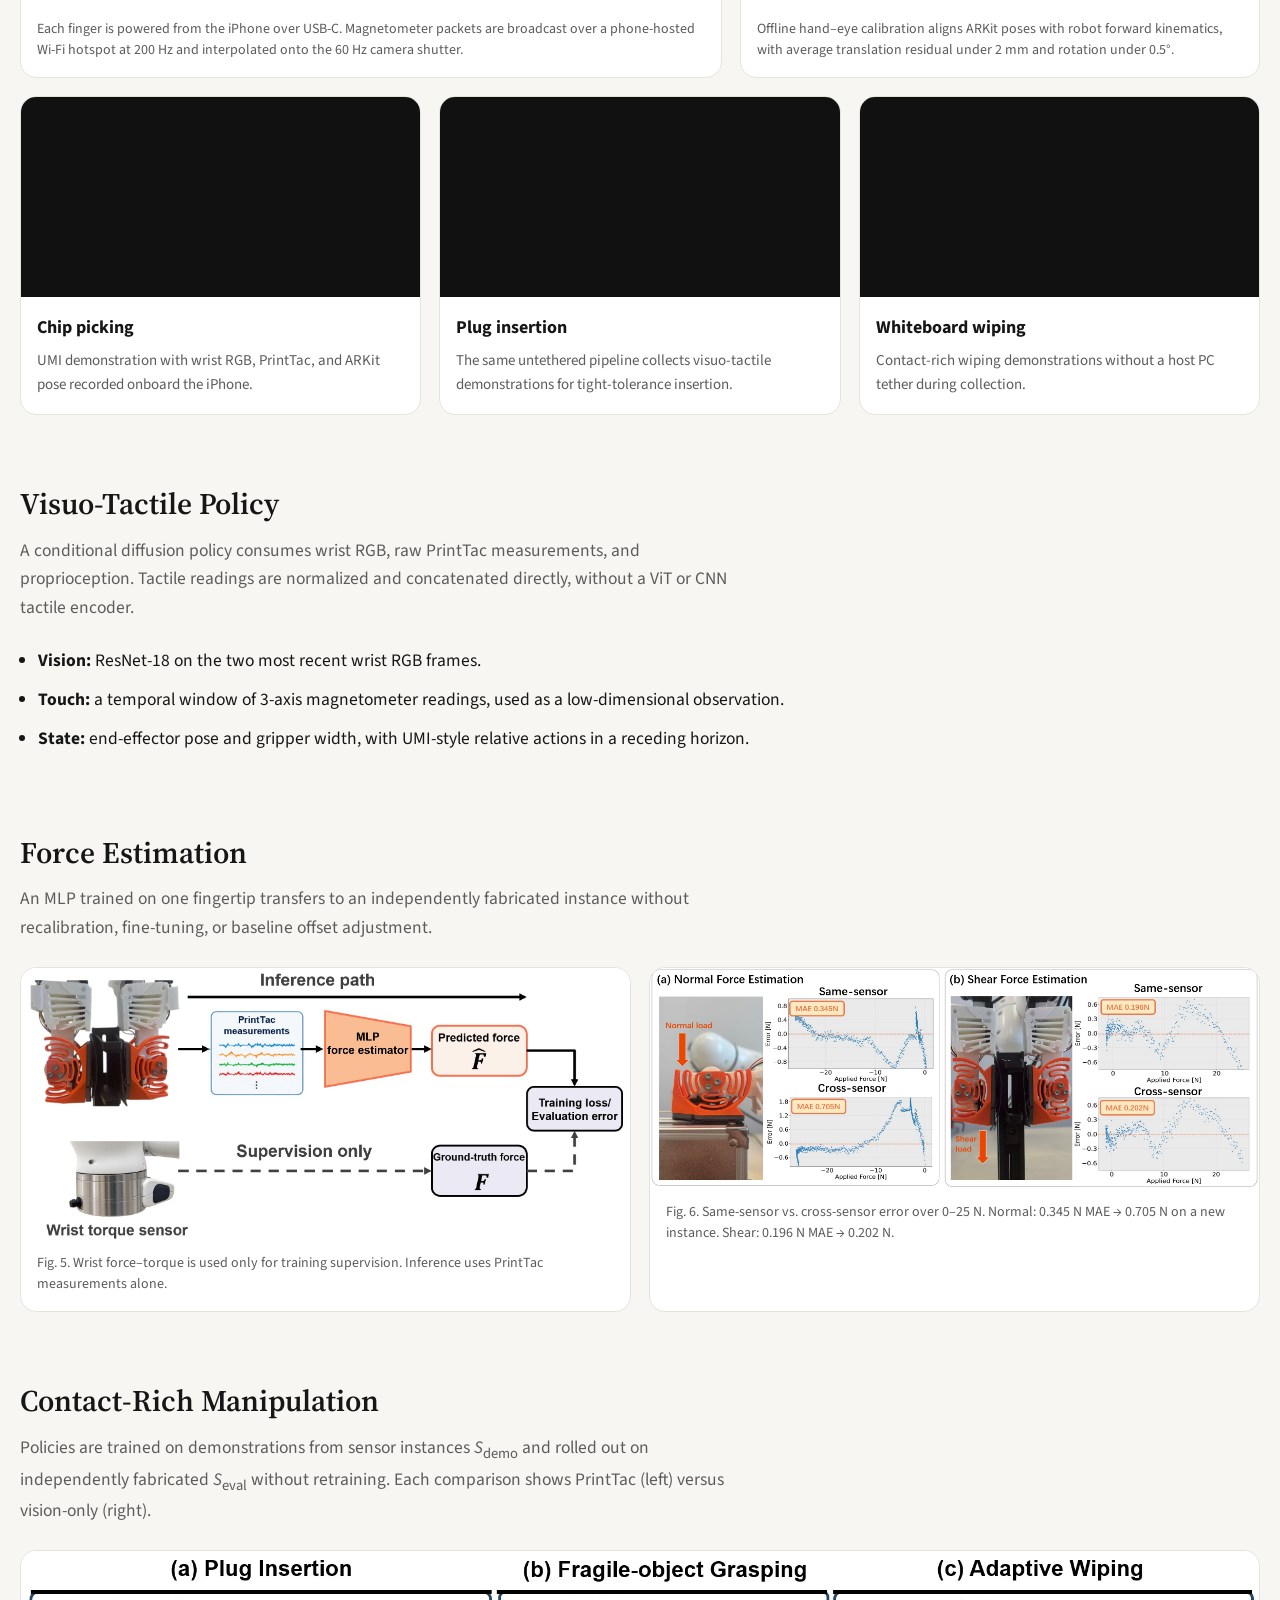
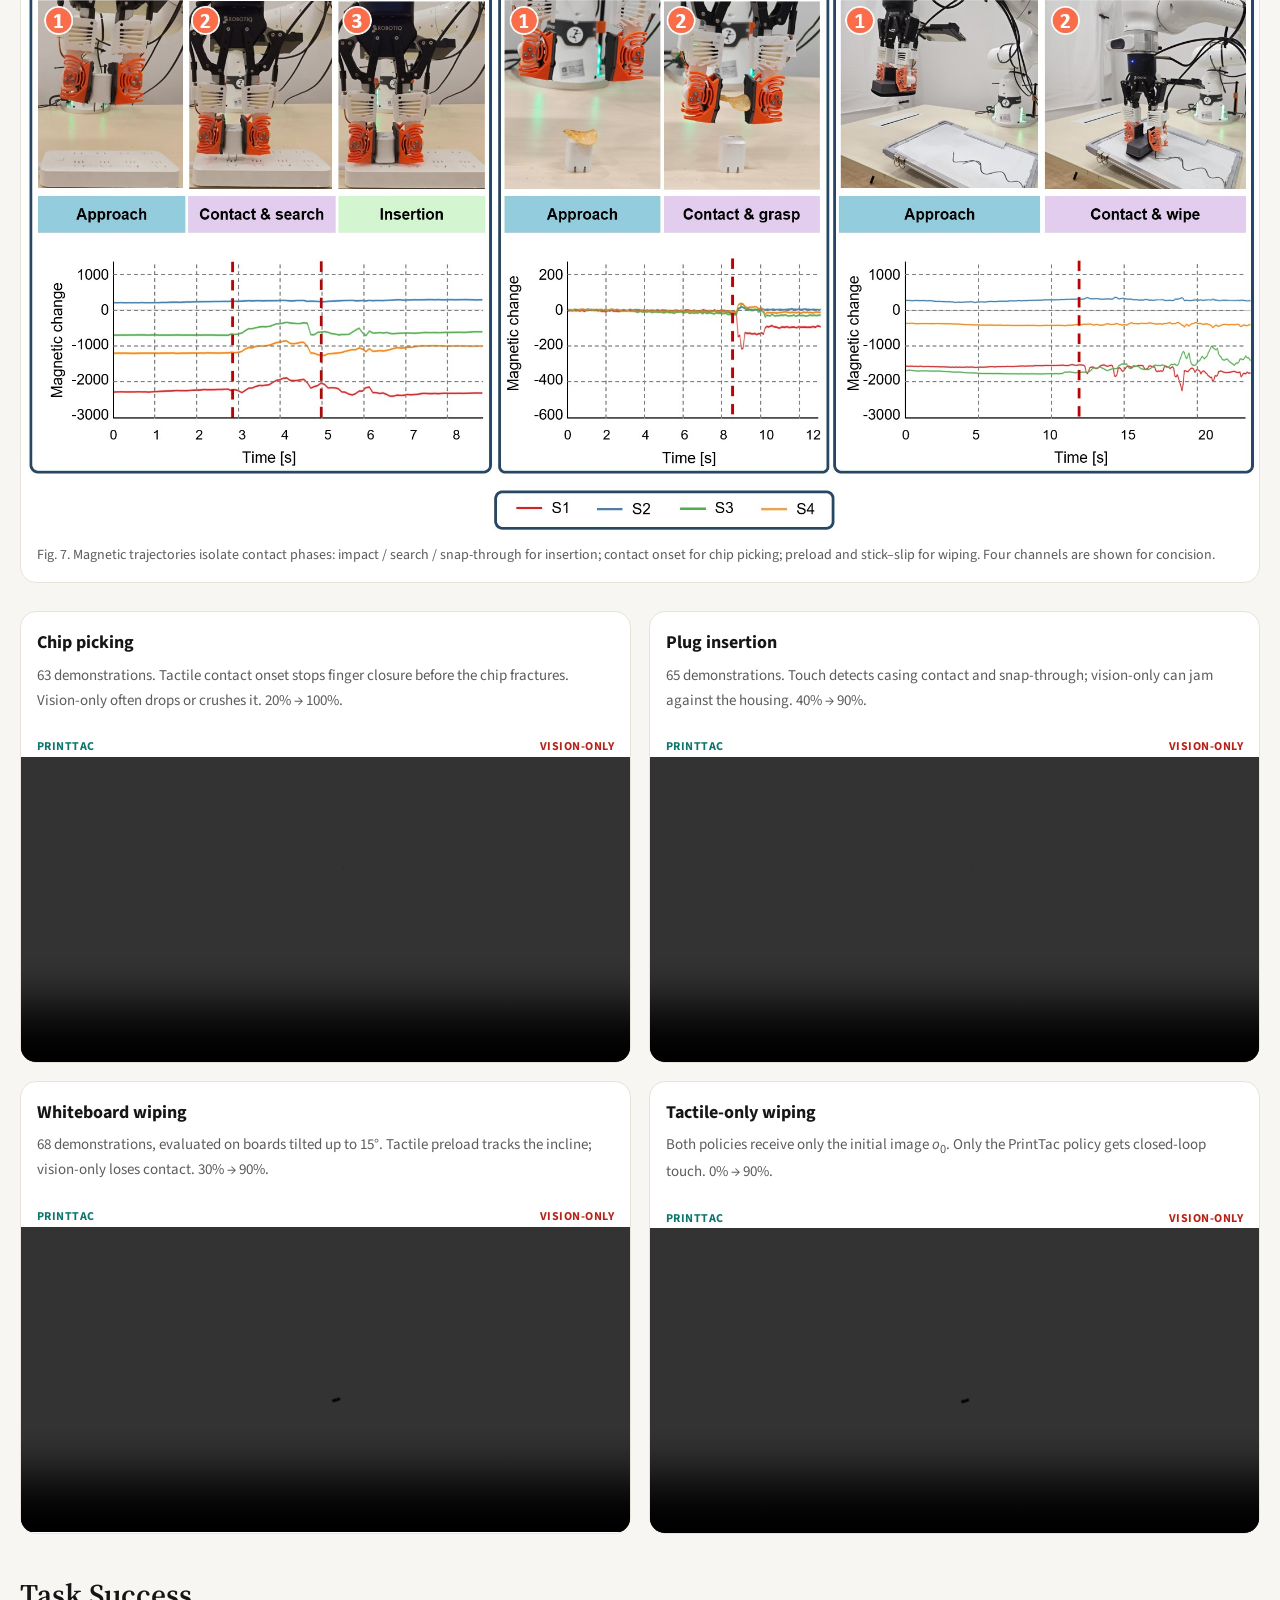
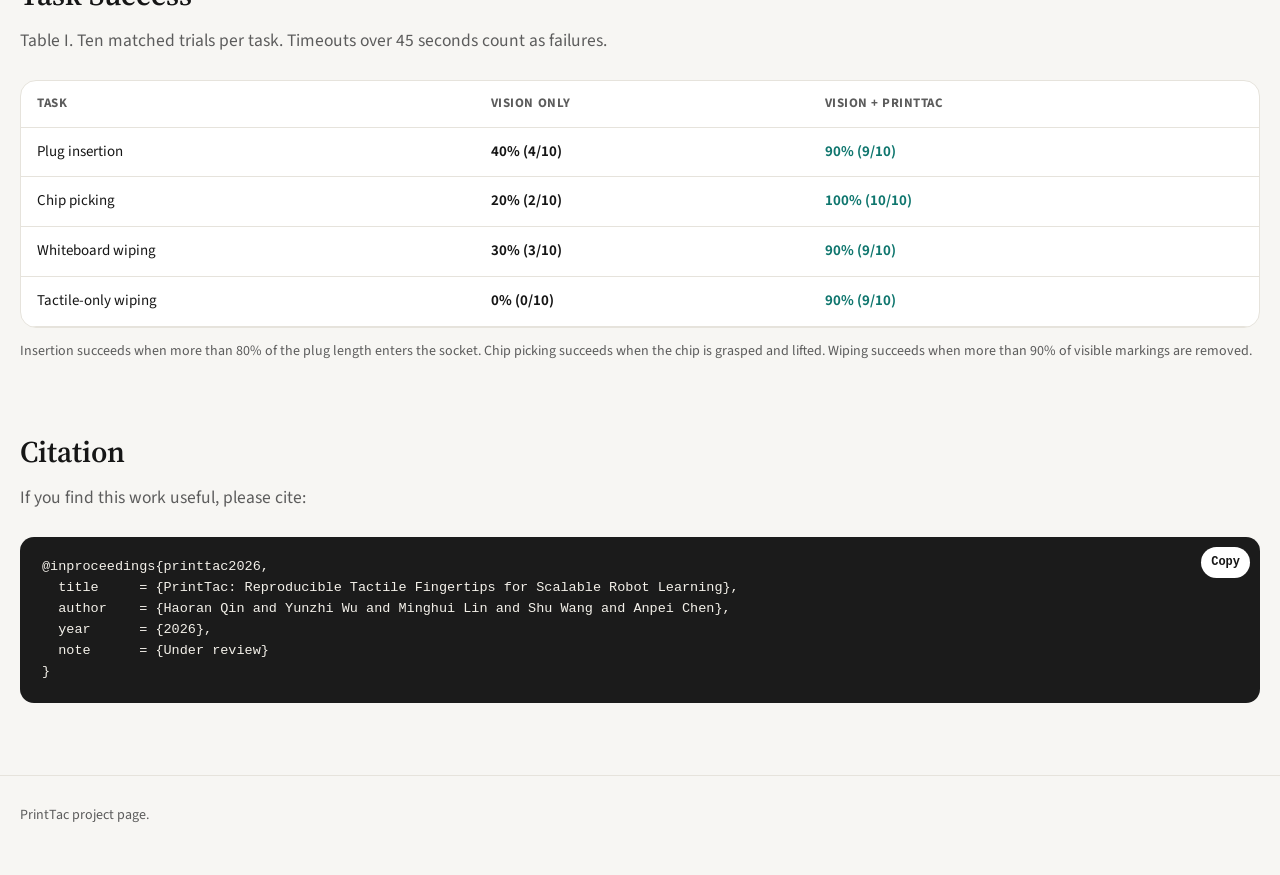
==== commit 99f53173: "web" ====
--- a/index.html
+++ b/index.html
@@ -34,6 +34,7 @@
       <div class="actions">
         <a class="btn" href="#video">Video</a>
         <a class="btn ghost" href="https://github.com/pigwu/ARPoseStreamer" target="_blank" rel="noopener">Data Collection Code</a>
+        <a class="btn ghost" href="https://pigwu.github.io/PrintTac-Hardware-Guide/" target="_blank" rel="noopener">Hardware Guide</a>
         <a class="btn ghost" href="#bibtex">BibTeX</a>
       </div>
 
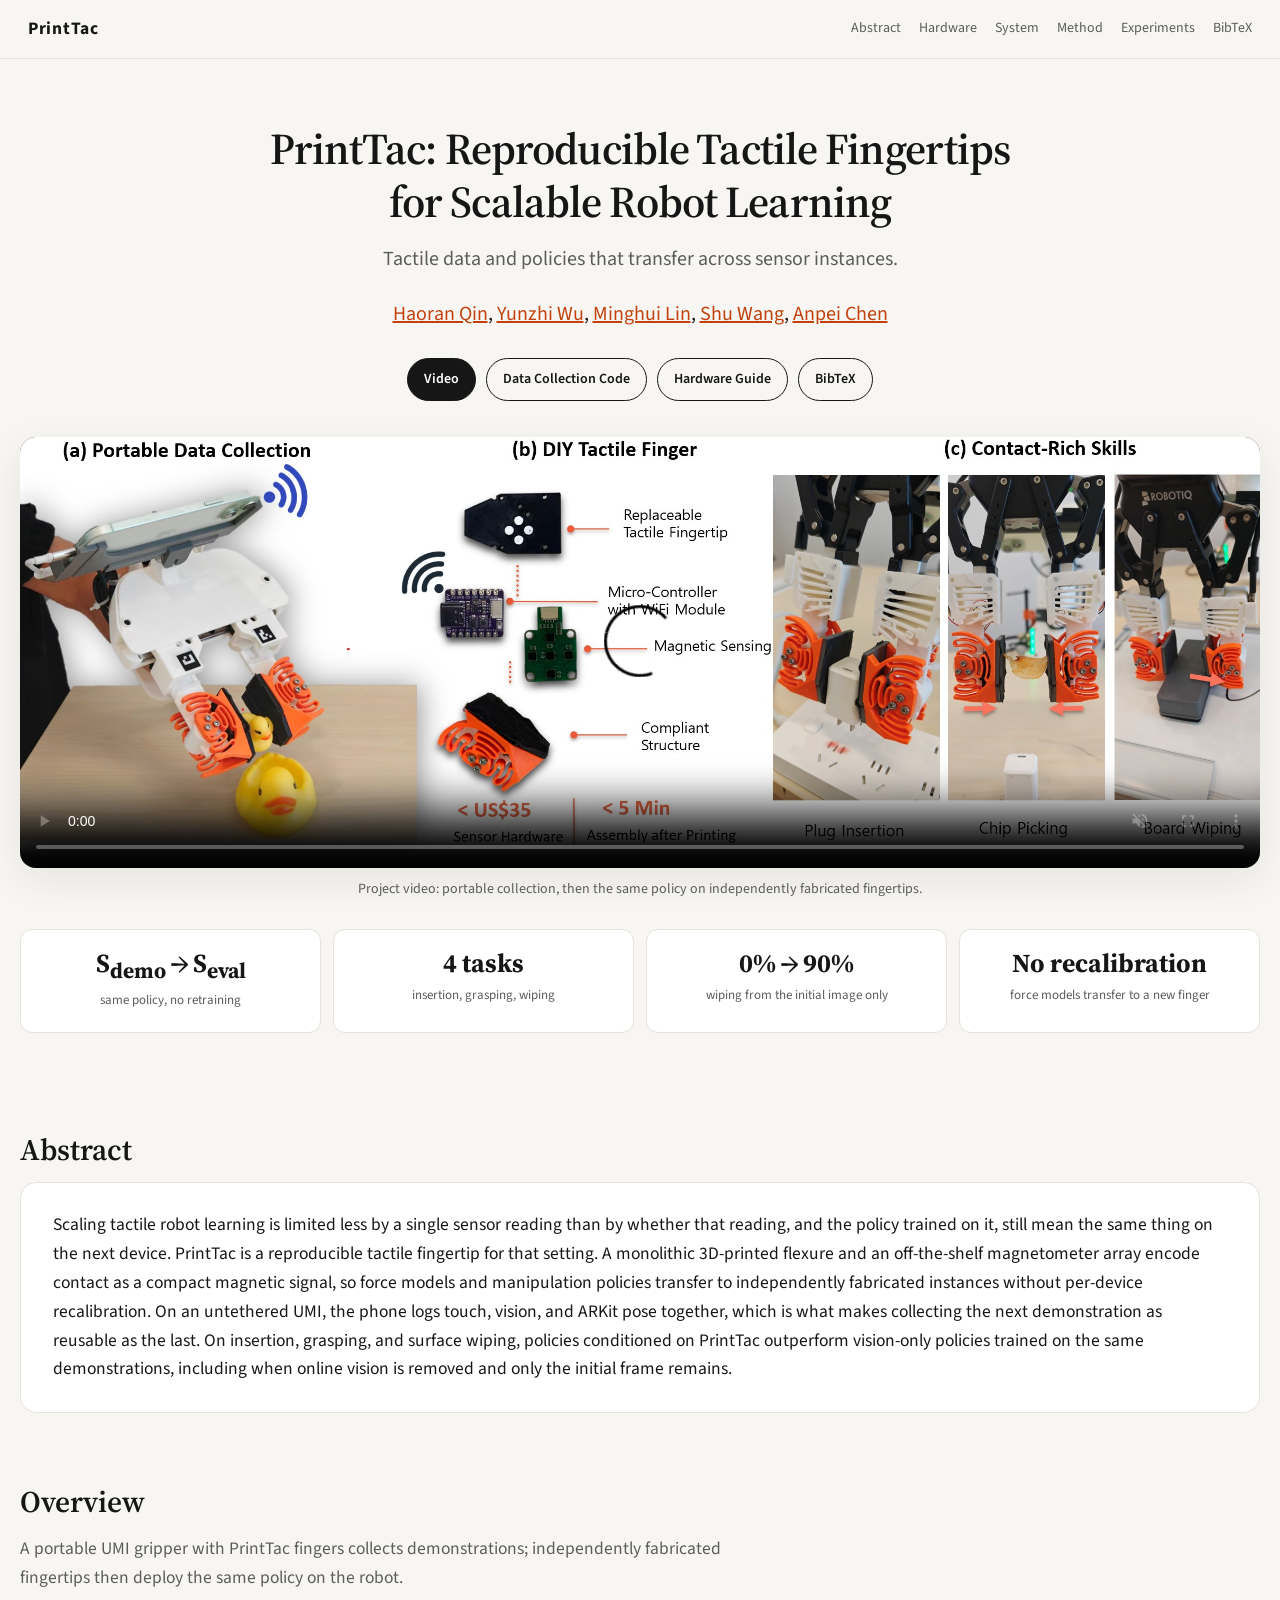
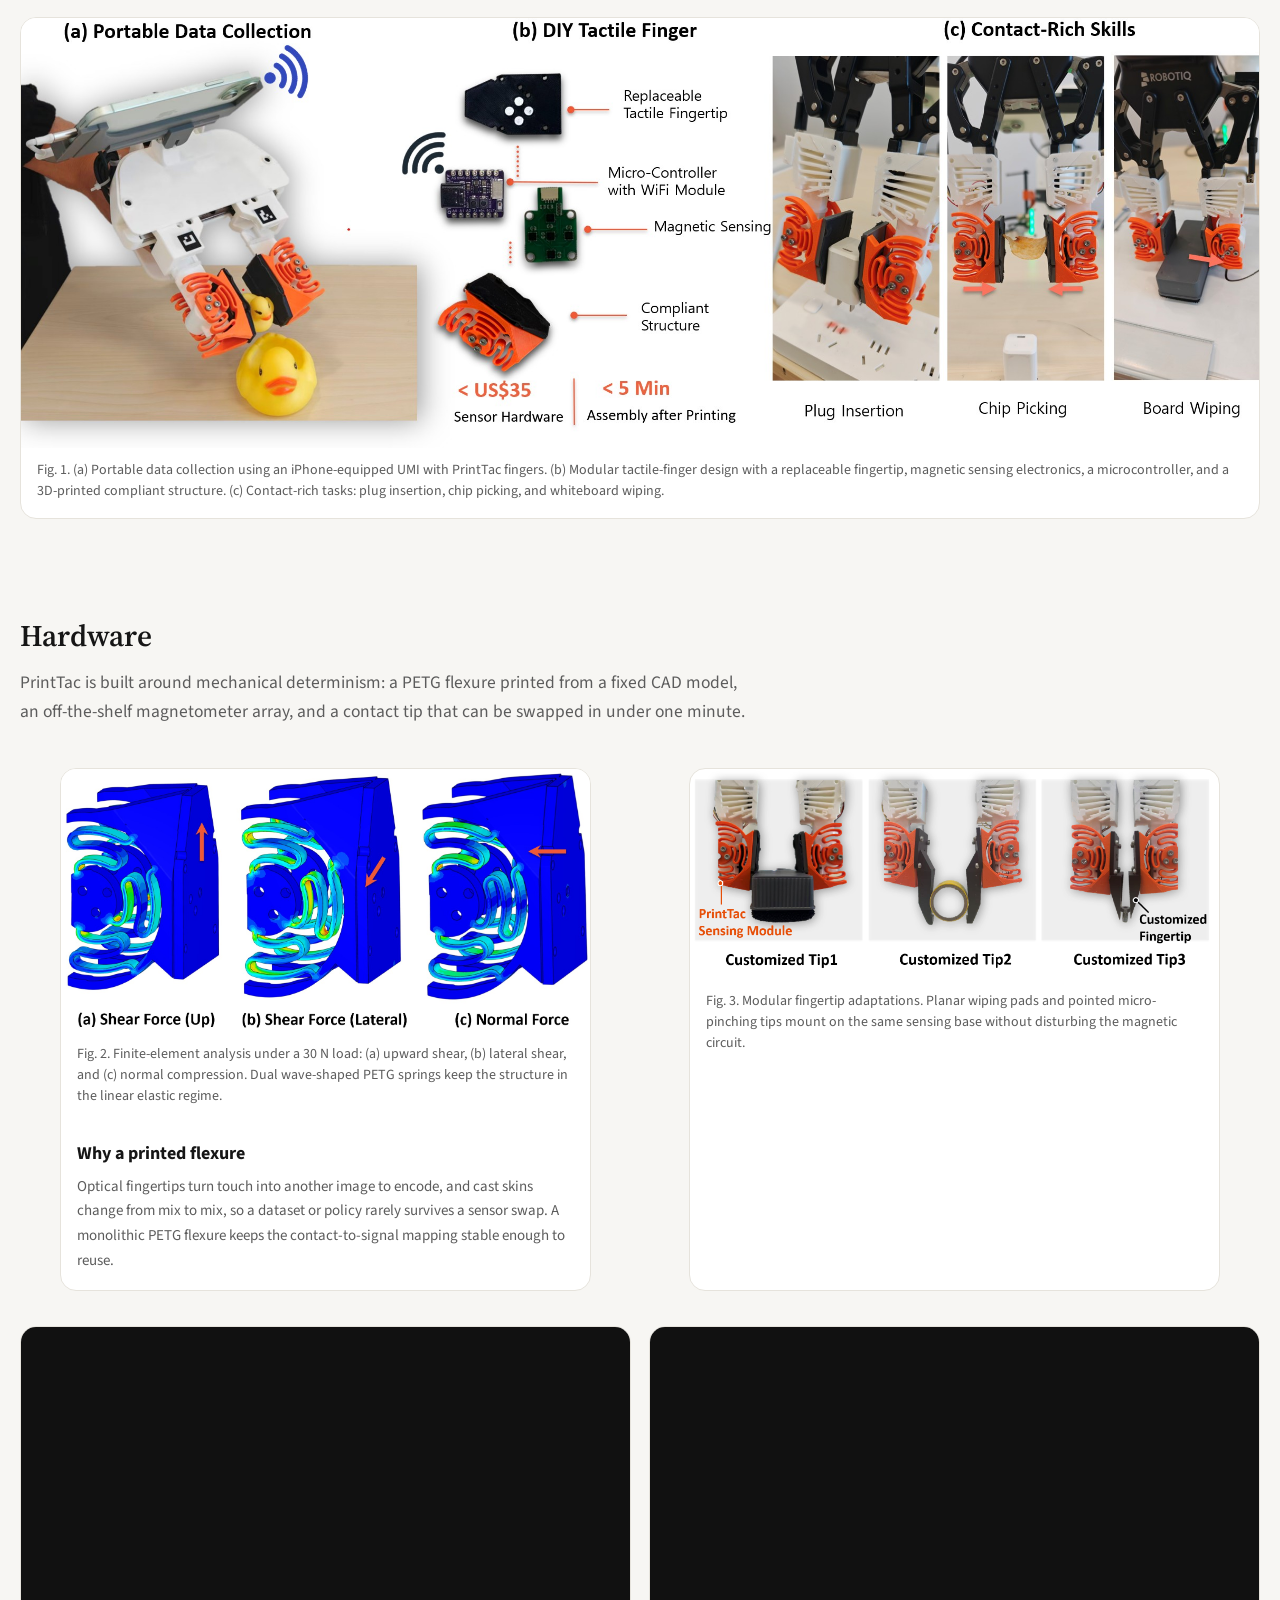
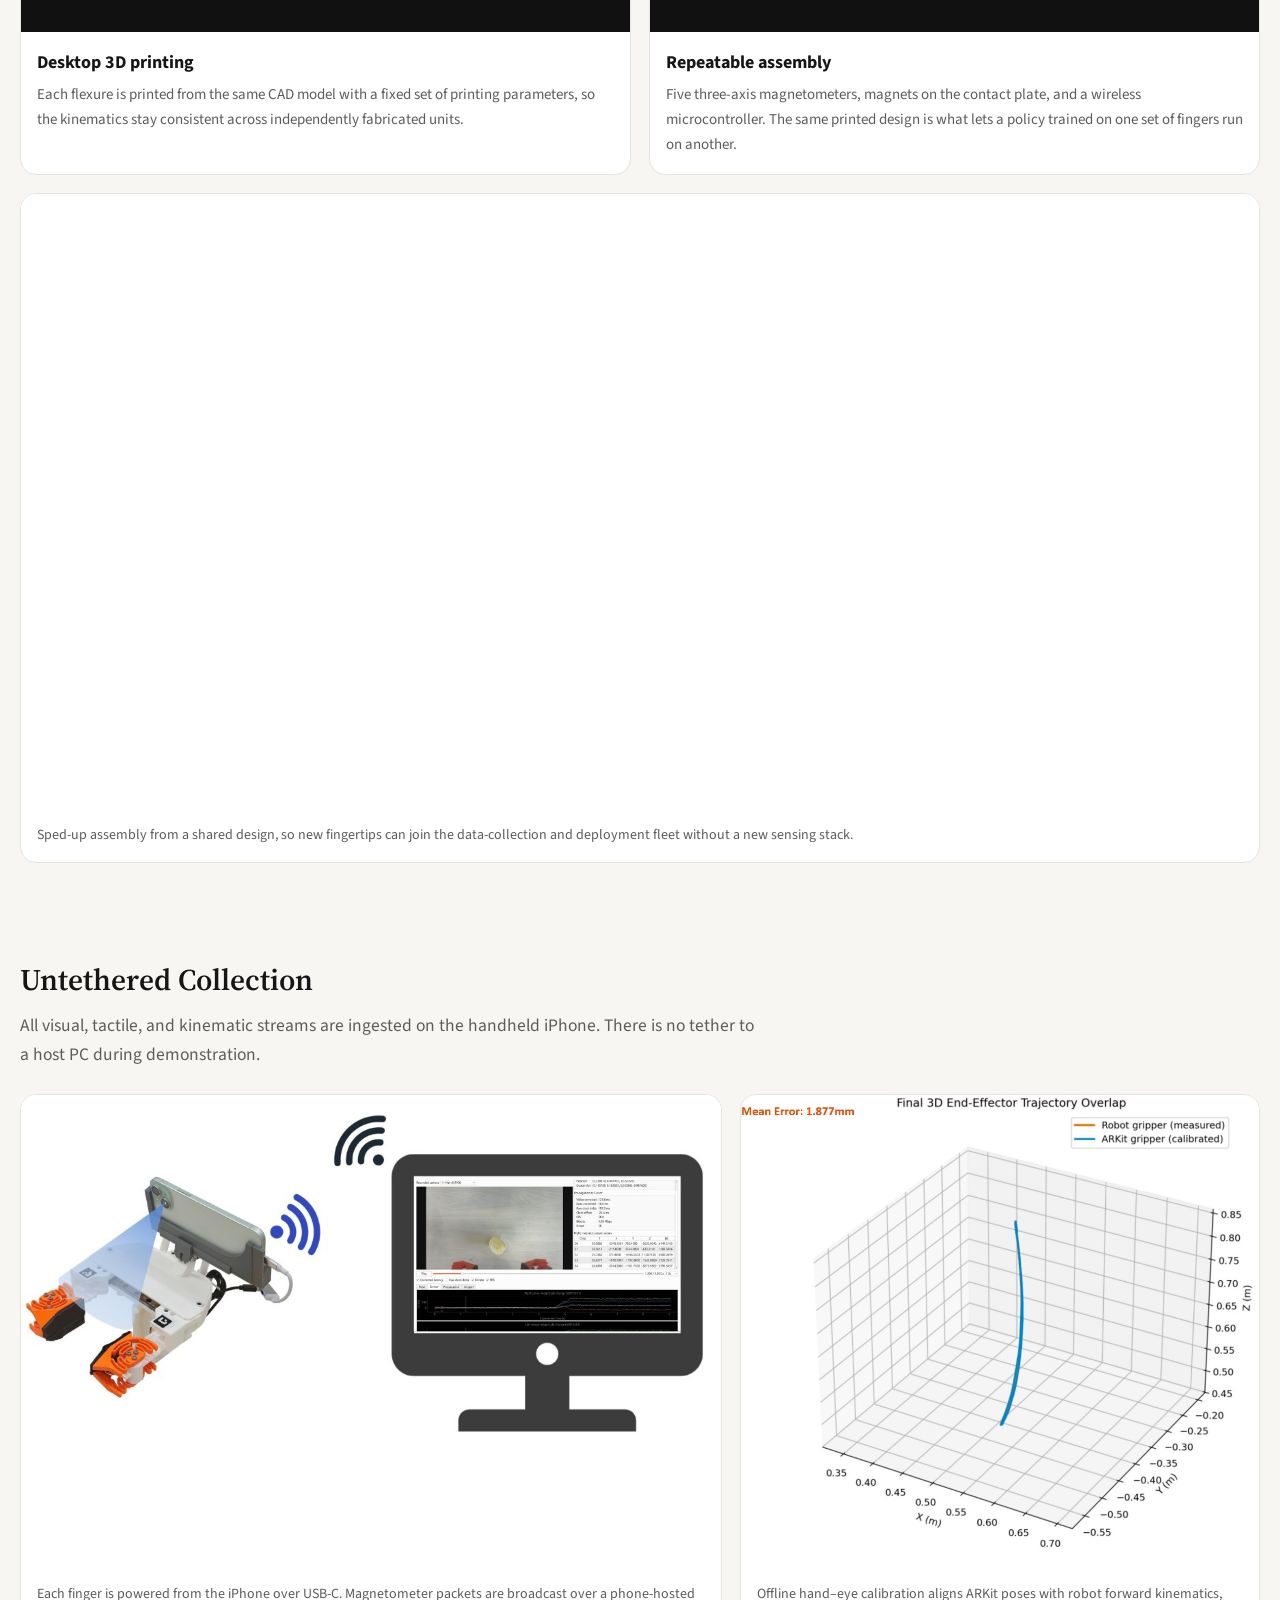
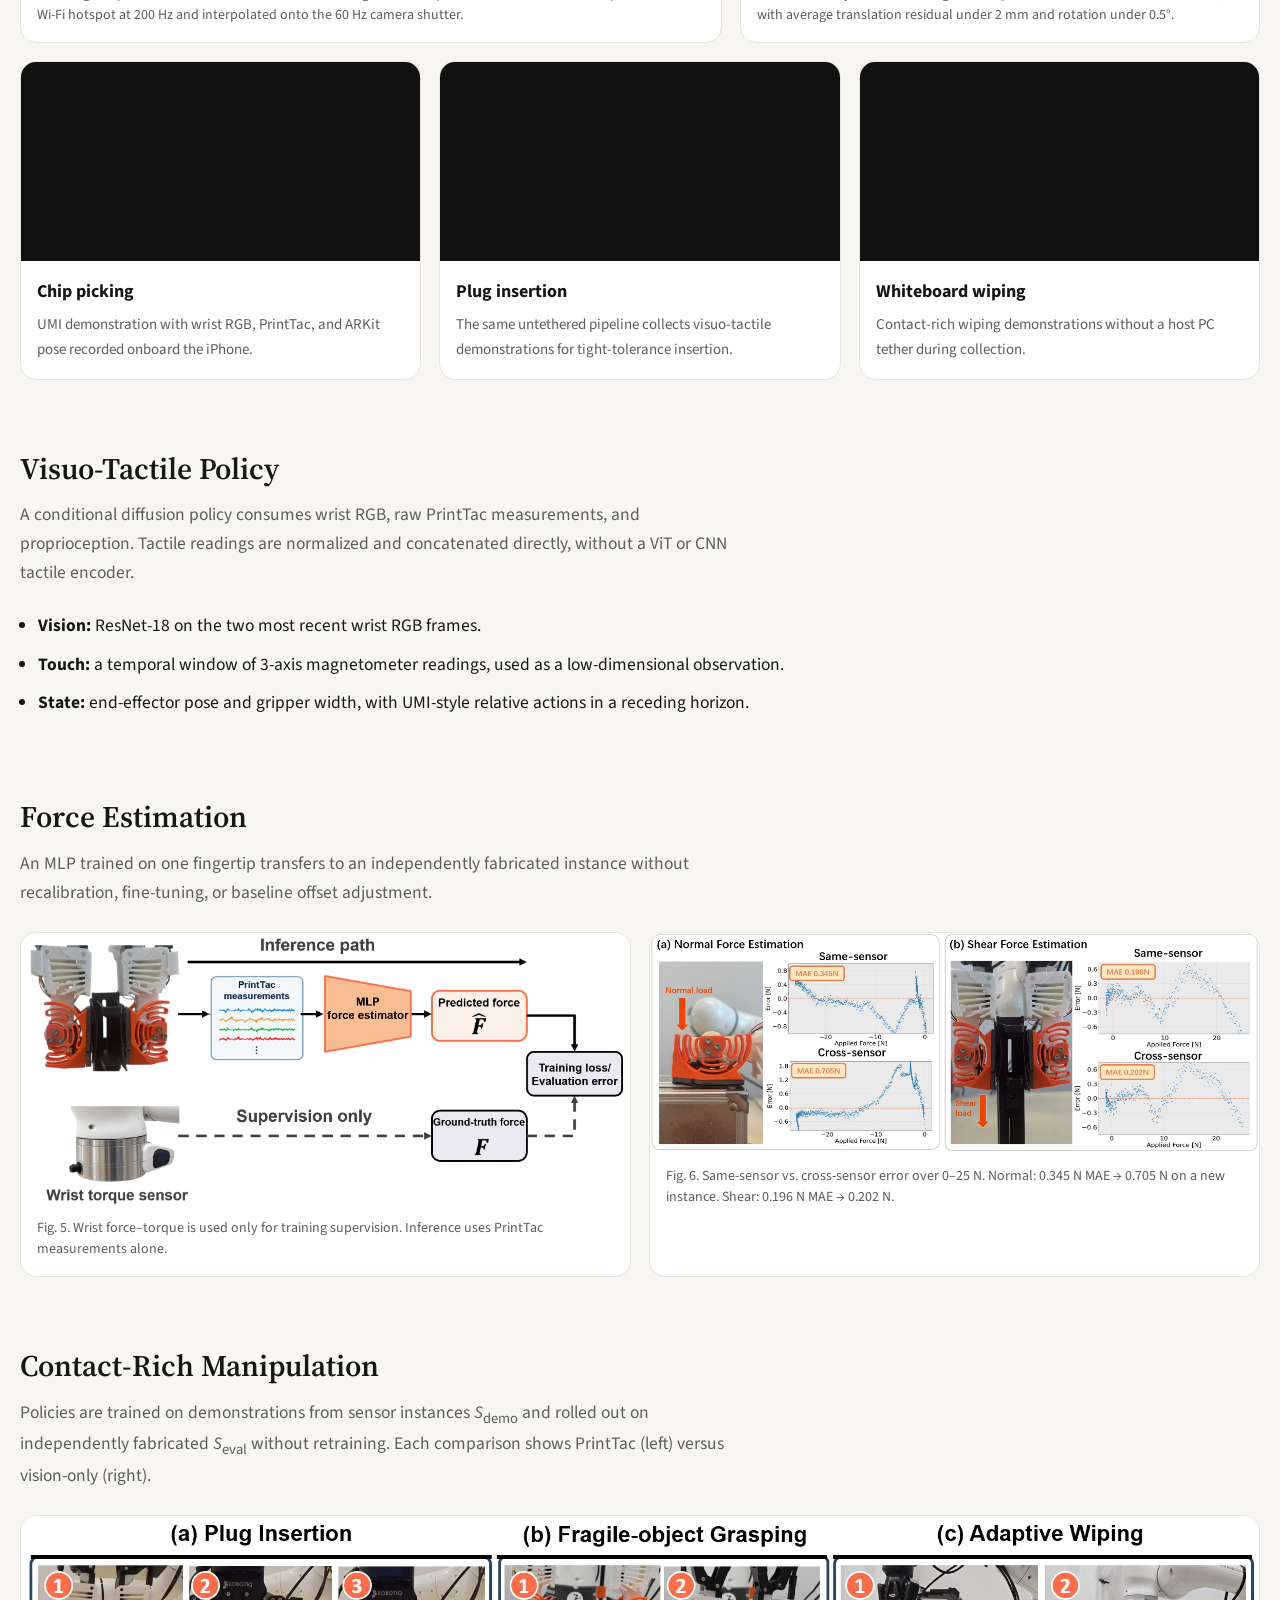
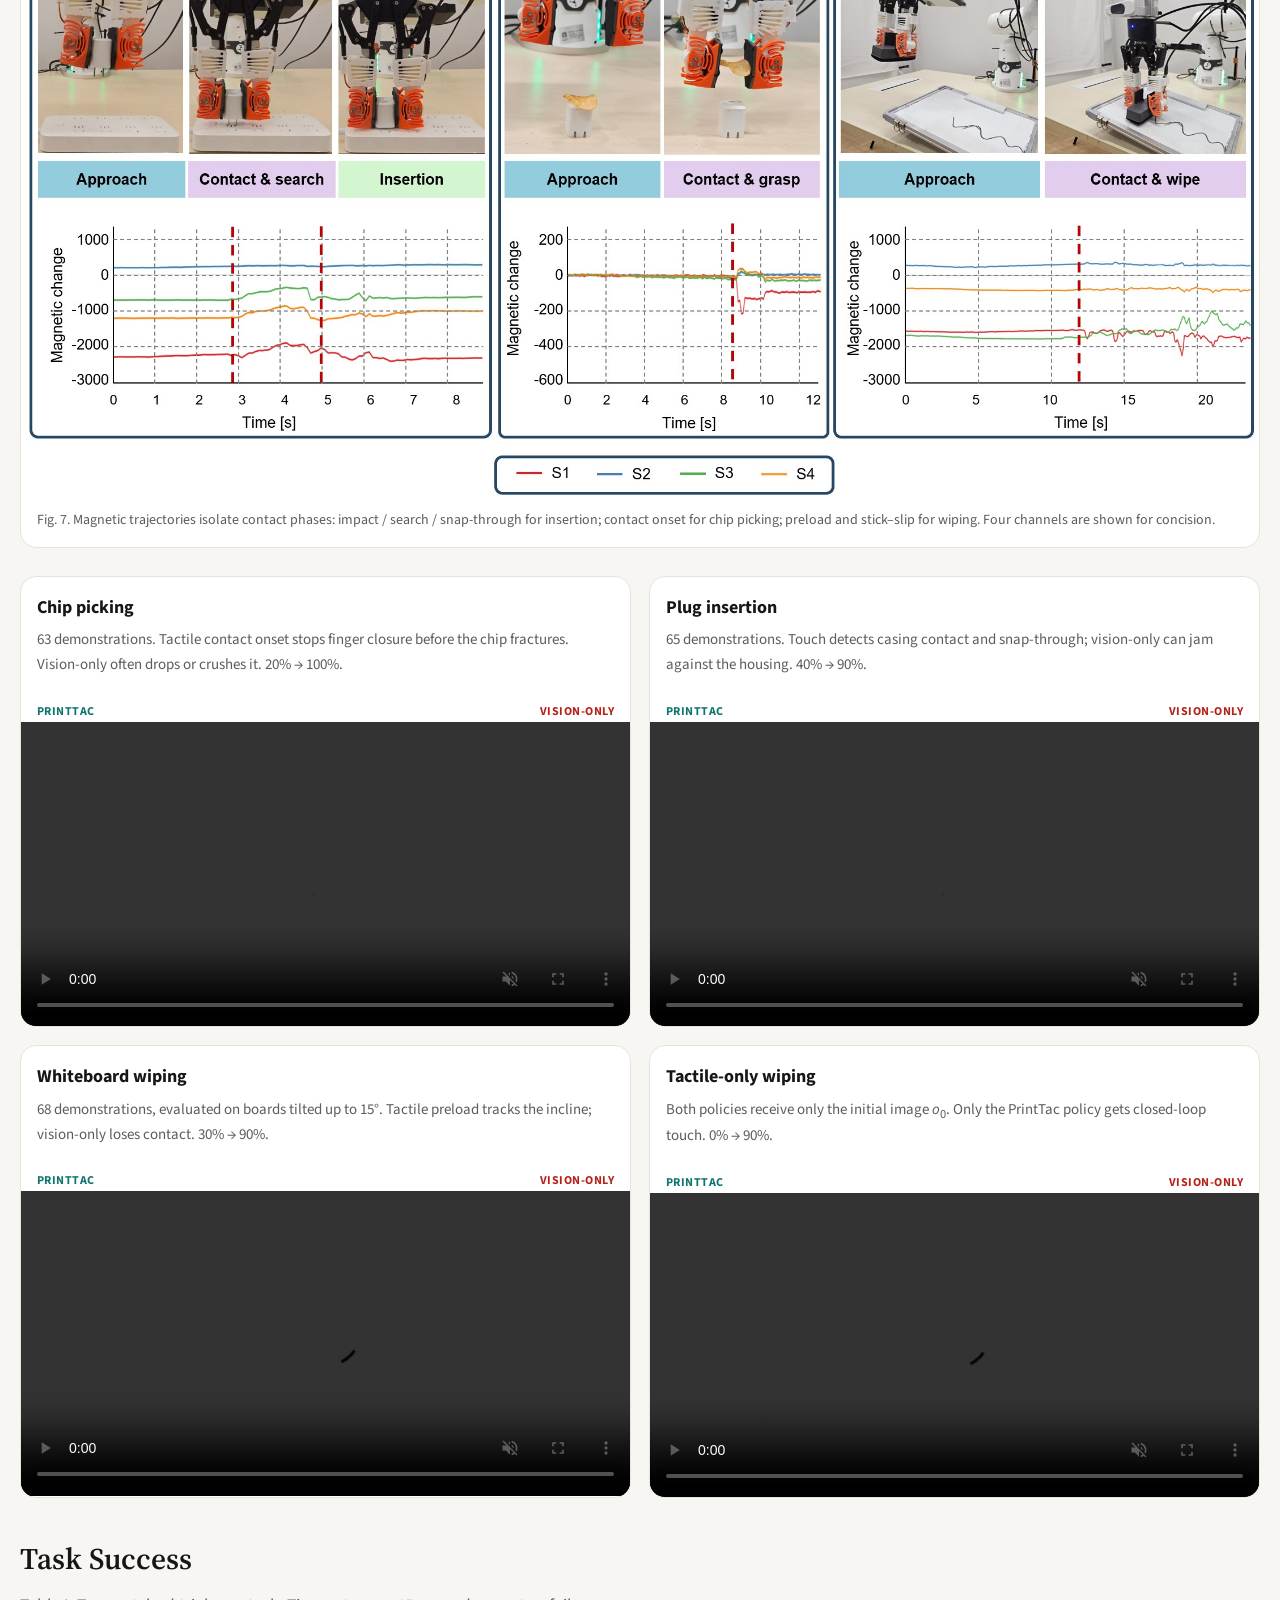
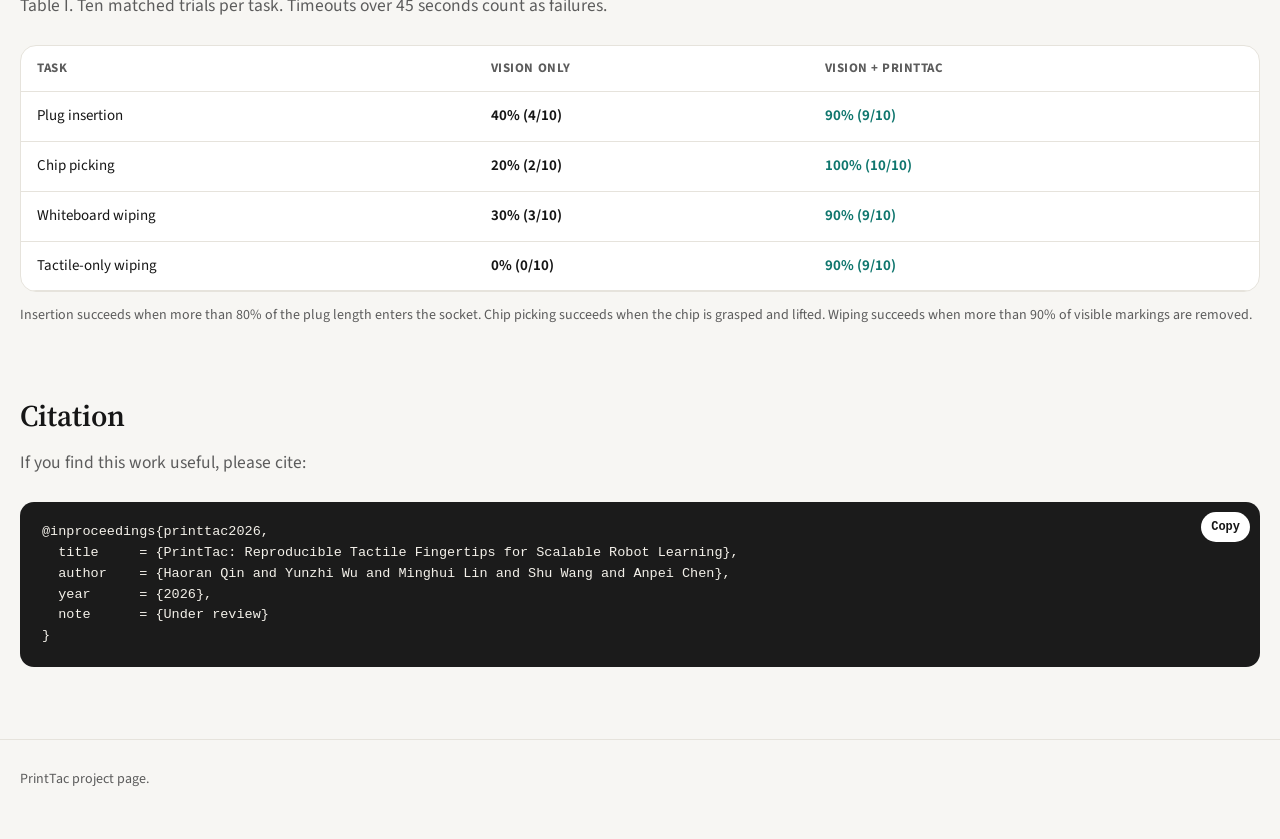
==== commit 92750ecf: "release" ====
--- a/index.html
+++ b/index.html
@@ -27,10 +27,15 @@
 
   <main id="top">
     <section class="hero wrap">
-      <p class="kicker">Under review</p>
       <h1>PrintTac: Reproducible Tactile Fingertips<br>for Scalable Robot Learning</h1>
       <p class="subtitle">Tactile data and policies that transfer across sensor instances.</p>
-      <p class="authors">Haoran Qin, Yunzhi Wu, Minghui Lin, Shu Wang, Anpei Chen</p>
+      <p class="authors">
+        <a href="https://github.com/Peppasaur" target="_blank" rel="noopener noreferrer">Haoran Qin</a>,
+        <a href="https://github.com/pigwu" target="_blank" rel="noopener noreferrer">Yunzhi Wu</a>,
+        <a href="https://scholar.google.com/citations?user=7lT8oQsAAAAJ&amp;hl=en" target="_blank" rel="noopener noreferrer">Minghui Lin</a>,
+        <a href="https://scholar.google.com/citations?view_op=list_works&amp;hl=zh-CN&amp;user=KCNIa_cAAAAJ" target="_blank" rel="noopener noreferrer">Shu Wang</a>,
+        <a href="https://apchenstu.github.io/" target="_blank" rel="noopener noreferrer">Anpei Chen</a>
+      </p>
       <div class="actions">
         <a class="btn" href="#video">Video</a>
         <a class="btn ghost" href="https://github.com/pigwu/ARPoseStreamer" target="_blank" rel="noopener">Data Collection Code</a>
@@ -200,25 +205,25 @@
           <h3>Chip picking</h3>
           <p>63 demonstrations. Tactile contact onset stops finger closure before the chip fractures. Vision-only often drops or crushes it. 20% → 100%.</p>
           <div class="split-label"><span>PrintTac</span><span>Vision-only</span></div>
-          <video autoplay muted loop playsinline webkit-playsinline preload="auto" controls src="assets/chip.mp4"></video>
+          <video autoplay muted loop playsinline webkit-playsinline preload="auto" controls src="assets/chip.mp4?v=tactile-minimal-20261120"></video>
         </article>
         <article class="card task">
           <h3>Plug insertion</h3>
           <p>65 demonstrations. Touch detects casing contact and snap-through; vision-only can jam against the housing. 40% → 90%.</p>
           <div class="split-label"><span>PrintTac</span><span>Vision-only</span></div>
-          <video autoplay muted loop playsinline webkit-playsinline preload="auto" controls src="assets/insert.mp4"></video>
+          <video autoplay muted loop playsinline webkit-playsinline preload="auto" controls src="assets/insert.mp4?v=tactile-baselines-20261120"></video>
         </article>
         <article class="card task">
           <h3>Whiteboard wiping</h3>
           <p>68 demonstrations, evaluated on boards tilted up to 15°. Tactile preload tracks the incline; vision-only loses contact. 30% → 90%.</p>
           <div class="split-label"><span>PrintTac</span><span>Vision-only</span></div>
-          <video autoplay muted loop playsinline webkit-playsinline preload="auto" controls src="assets/wipe.mp4"></video>
+          <video autoplay muted loop playsinline webkit-playsinline preload="auto" controls src="assets/wipe.mp4?v=tactile-baselines-20261120"></video>
         </article>
         <article class="card task">
           <h3>Tactile-only wiping</h3>
           <p>Both policies receive only the initial image <em>o</em><sub>0</sub>. Only the PrintTac policy gets closed-loop touch. 0% → 90%.</p>
           <div class="split-label"><span>PrintTac</span><span>Vision-only</span></div>
-          <video autoplay muted loop playsinline webkit-playsinline preload="auto" controls src="assets/blind_eval.mp4"></video>
+          <video autoplay muted loop playsinline webkit-playsinline preload="auto" controls src="assets/blind_eval.mp4?v=tactile-baselines-20261120"></video>
         </article>
       </div>
 
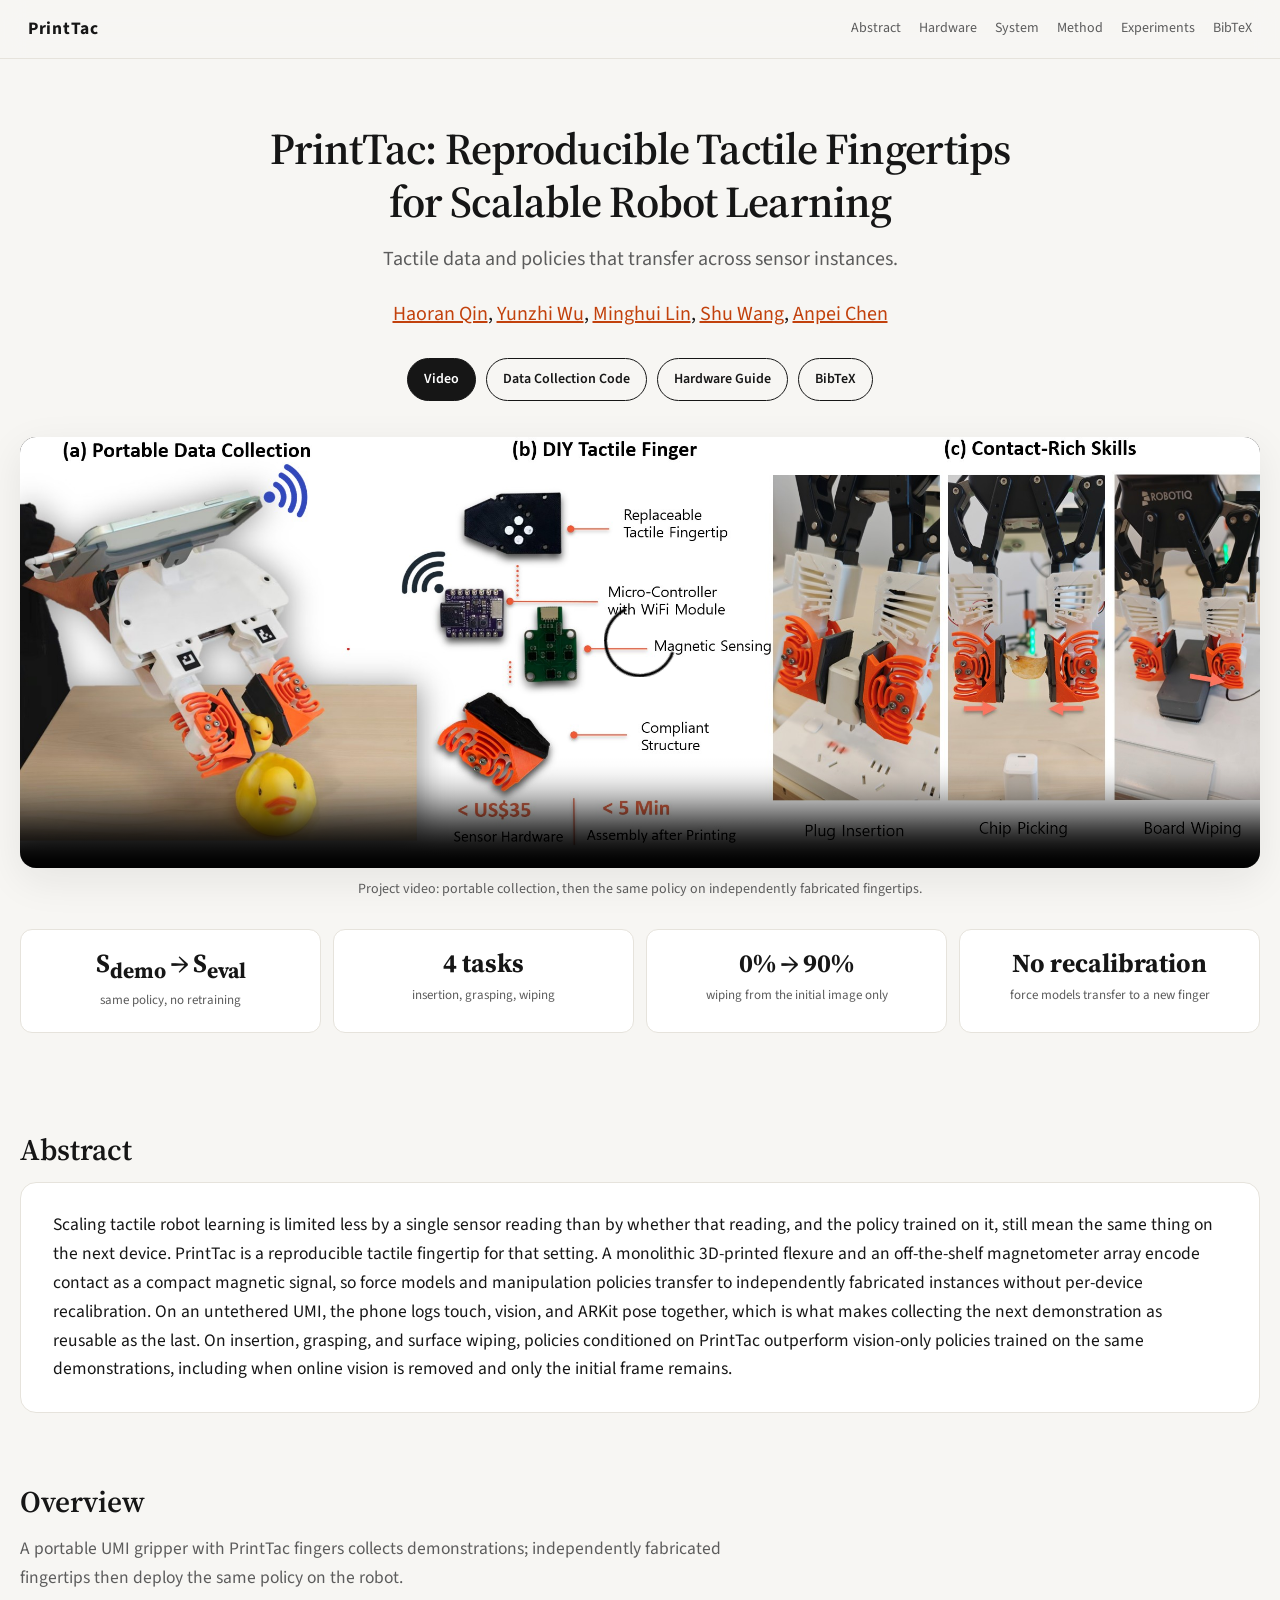
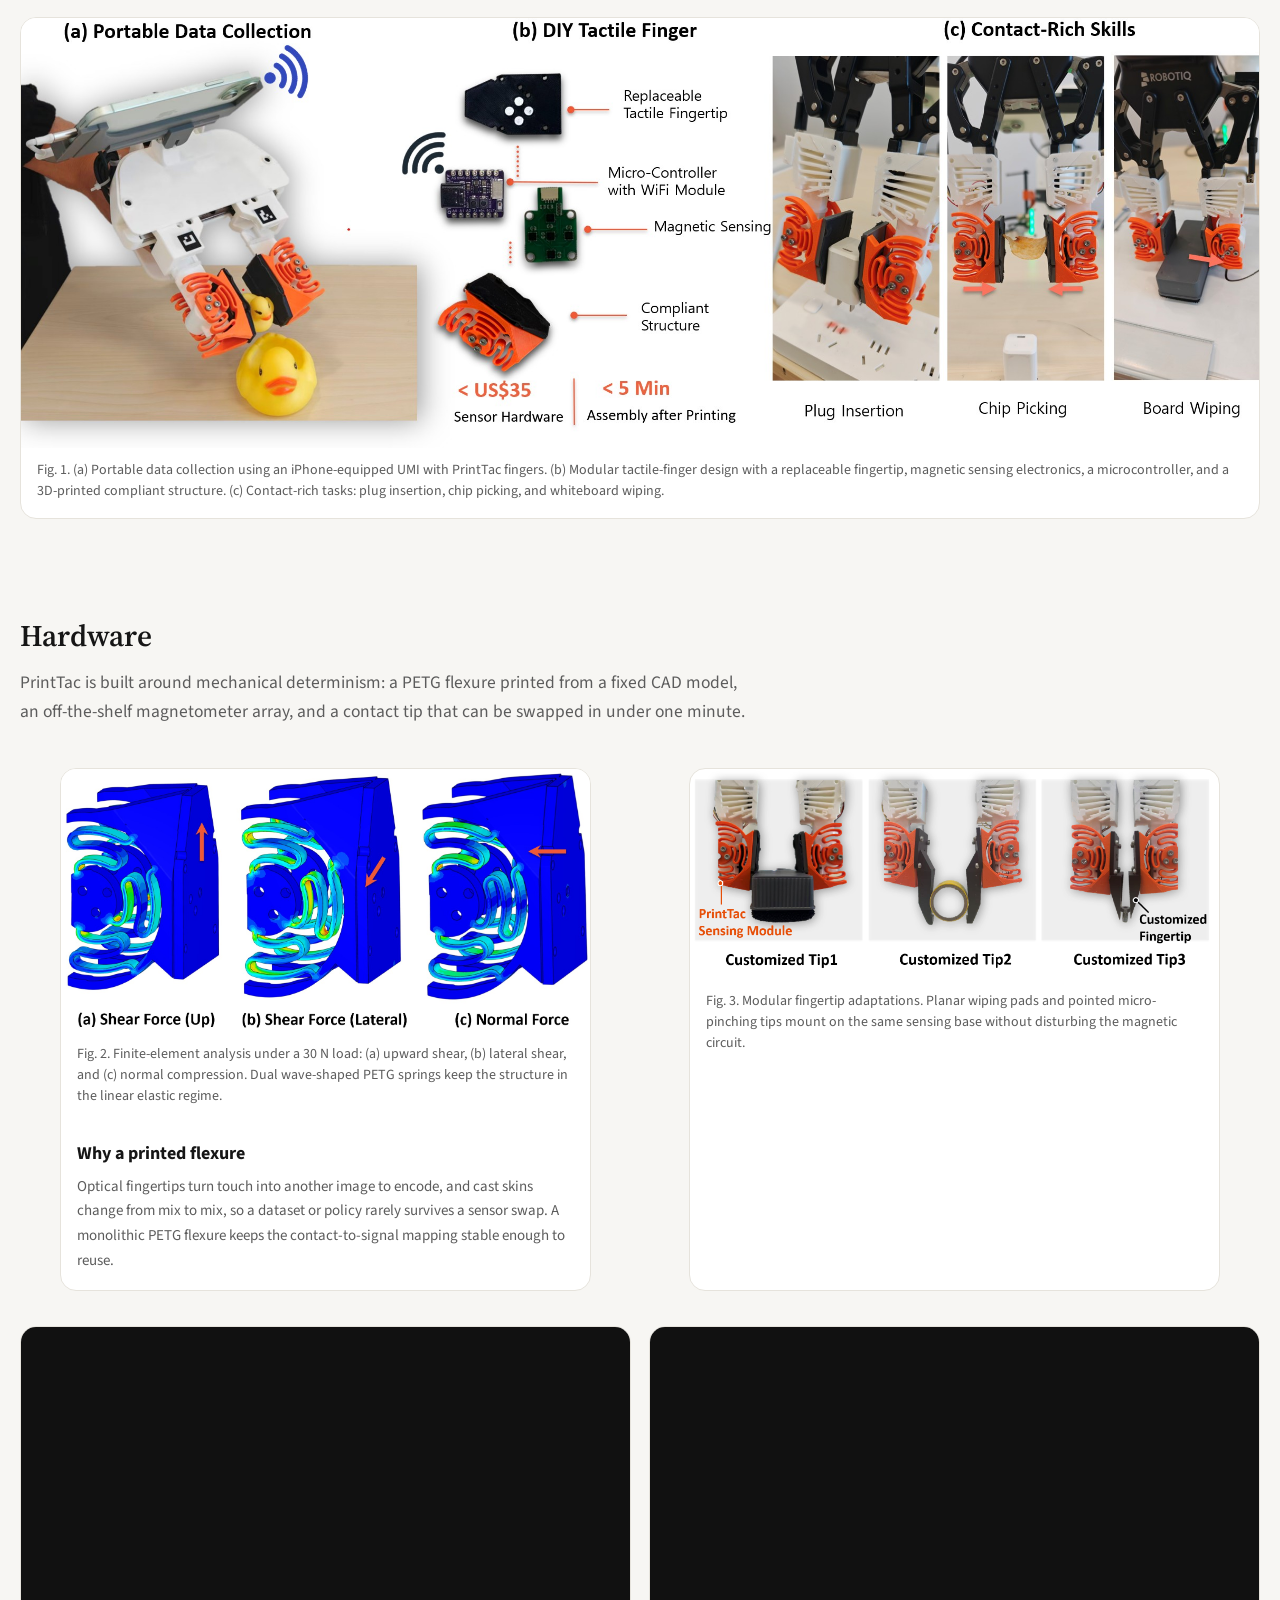
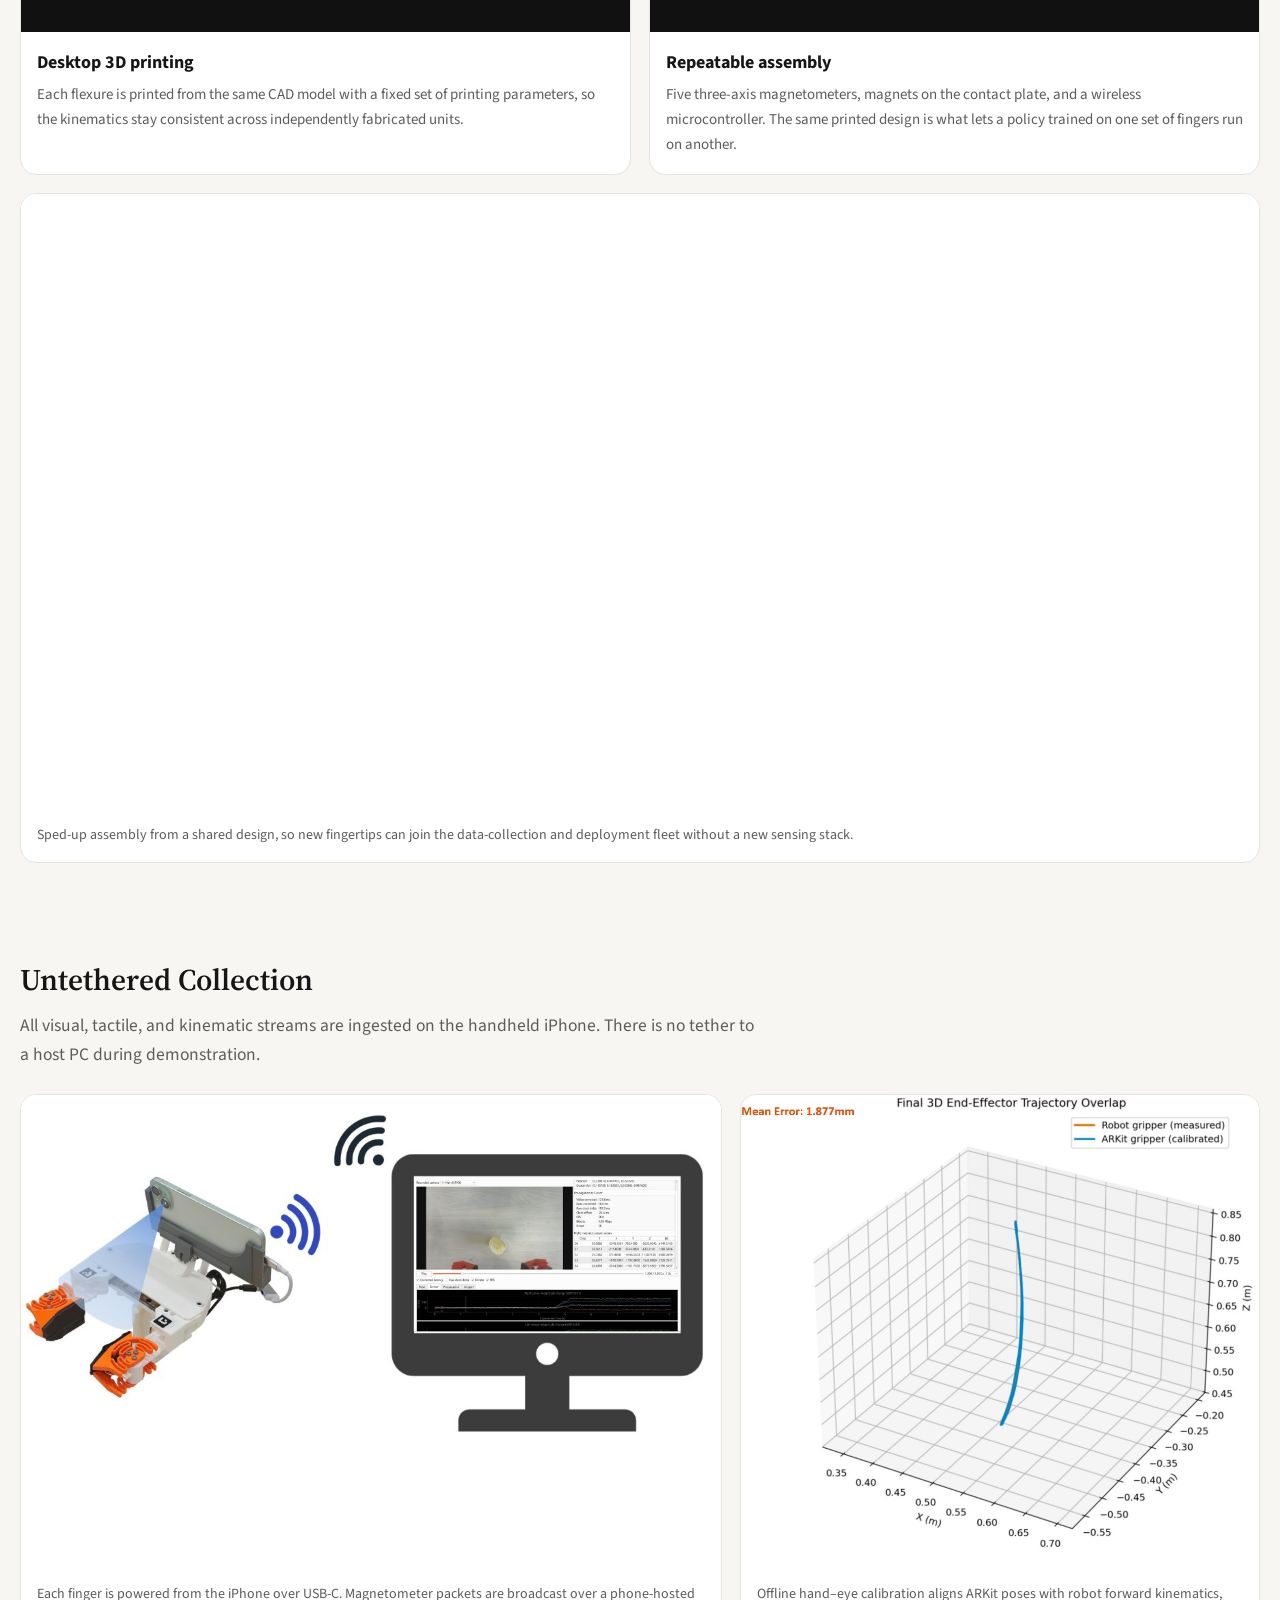
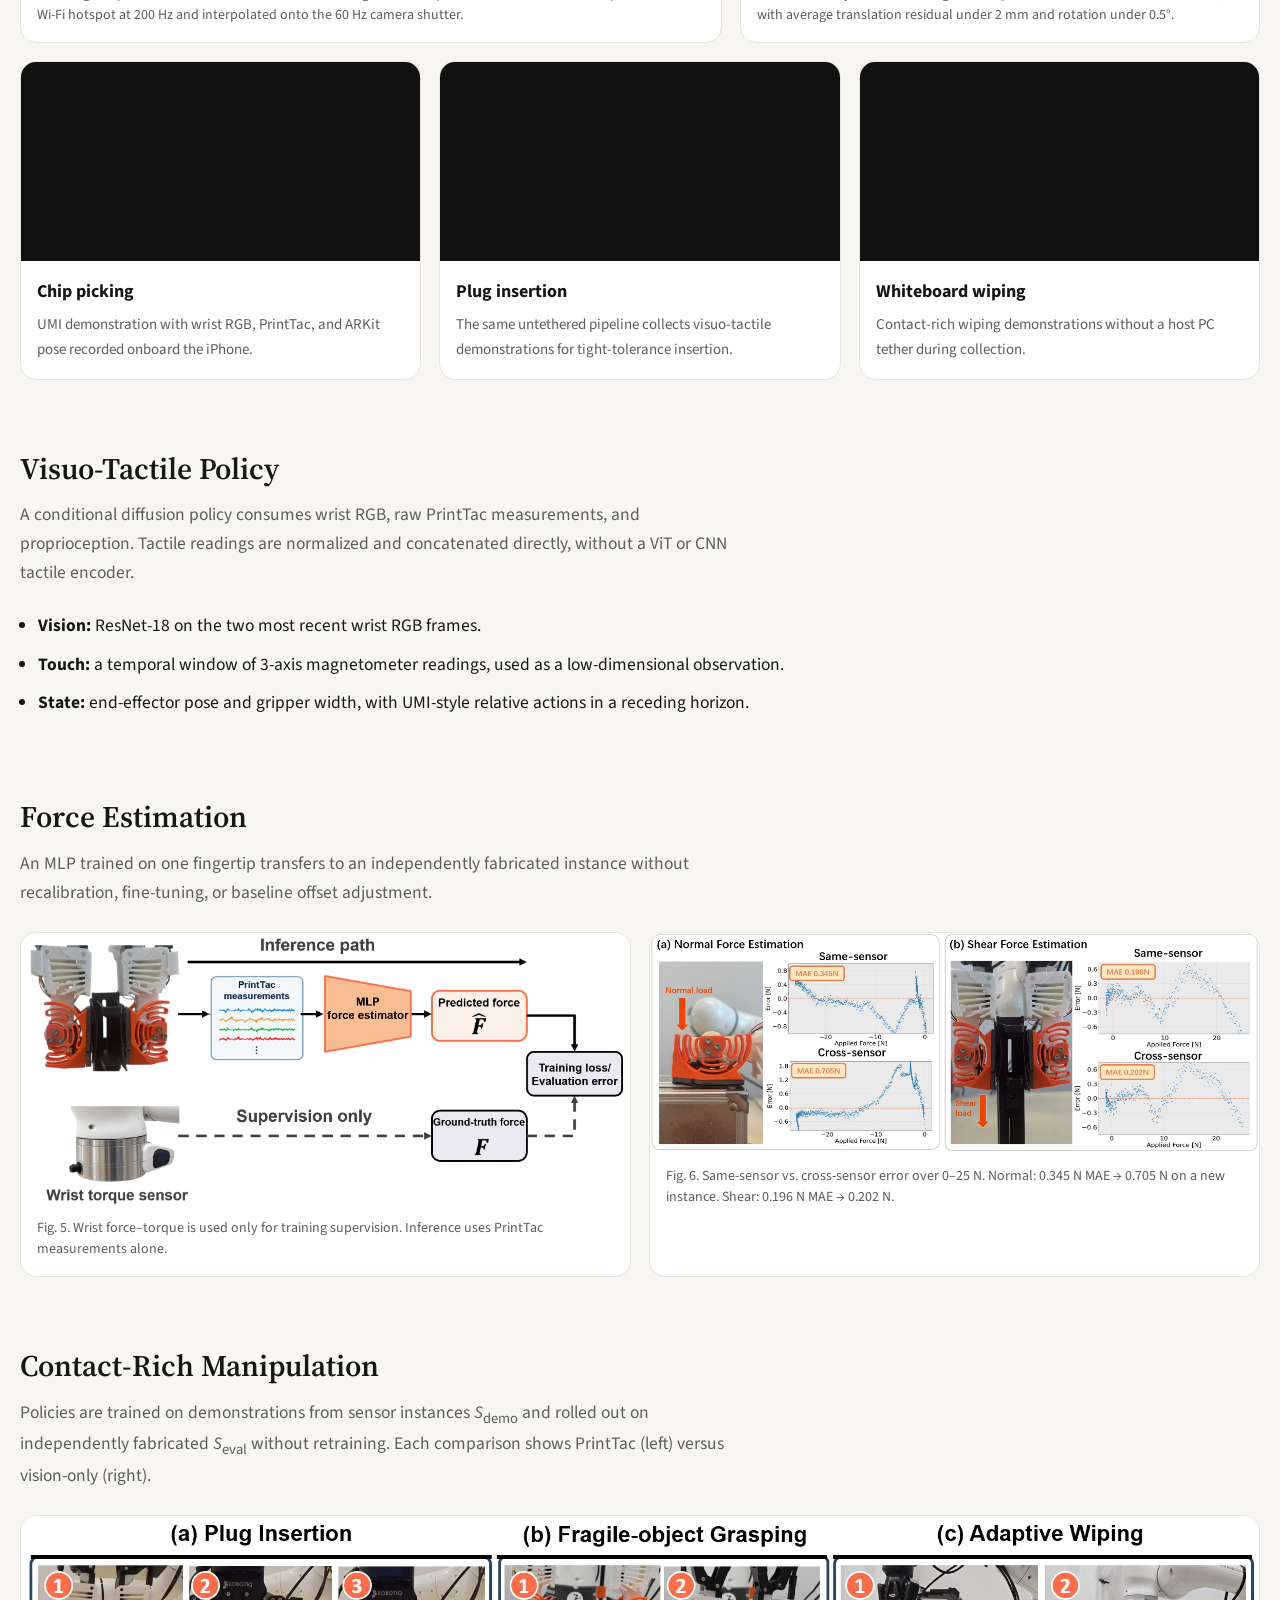
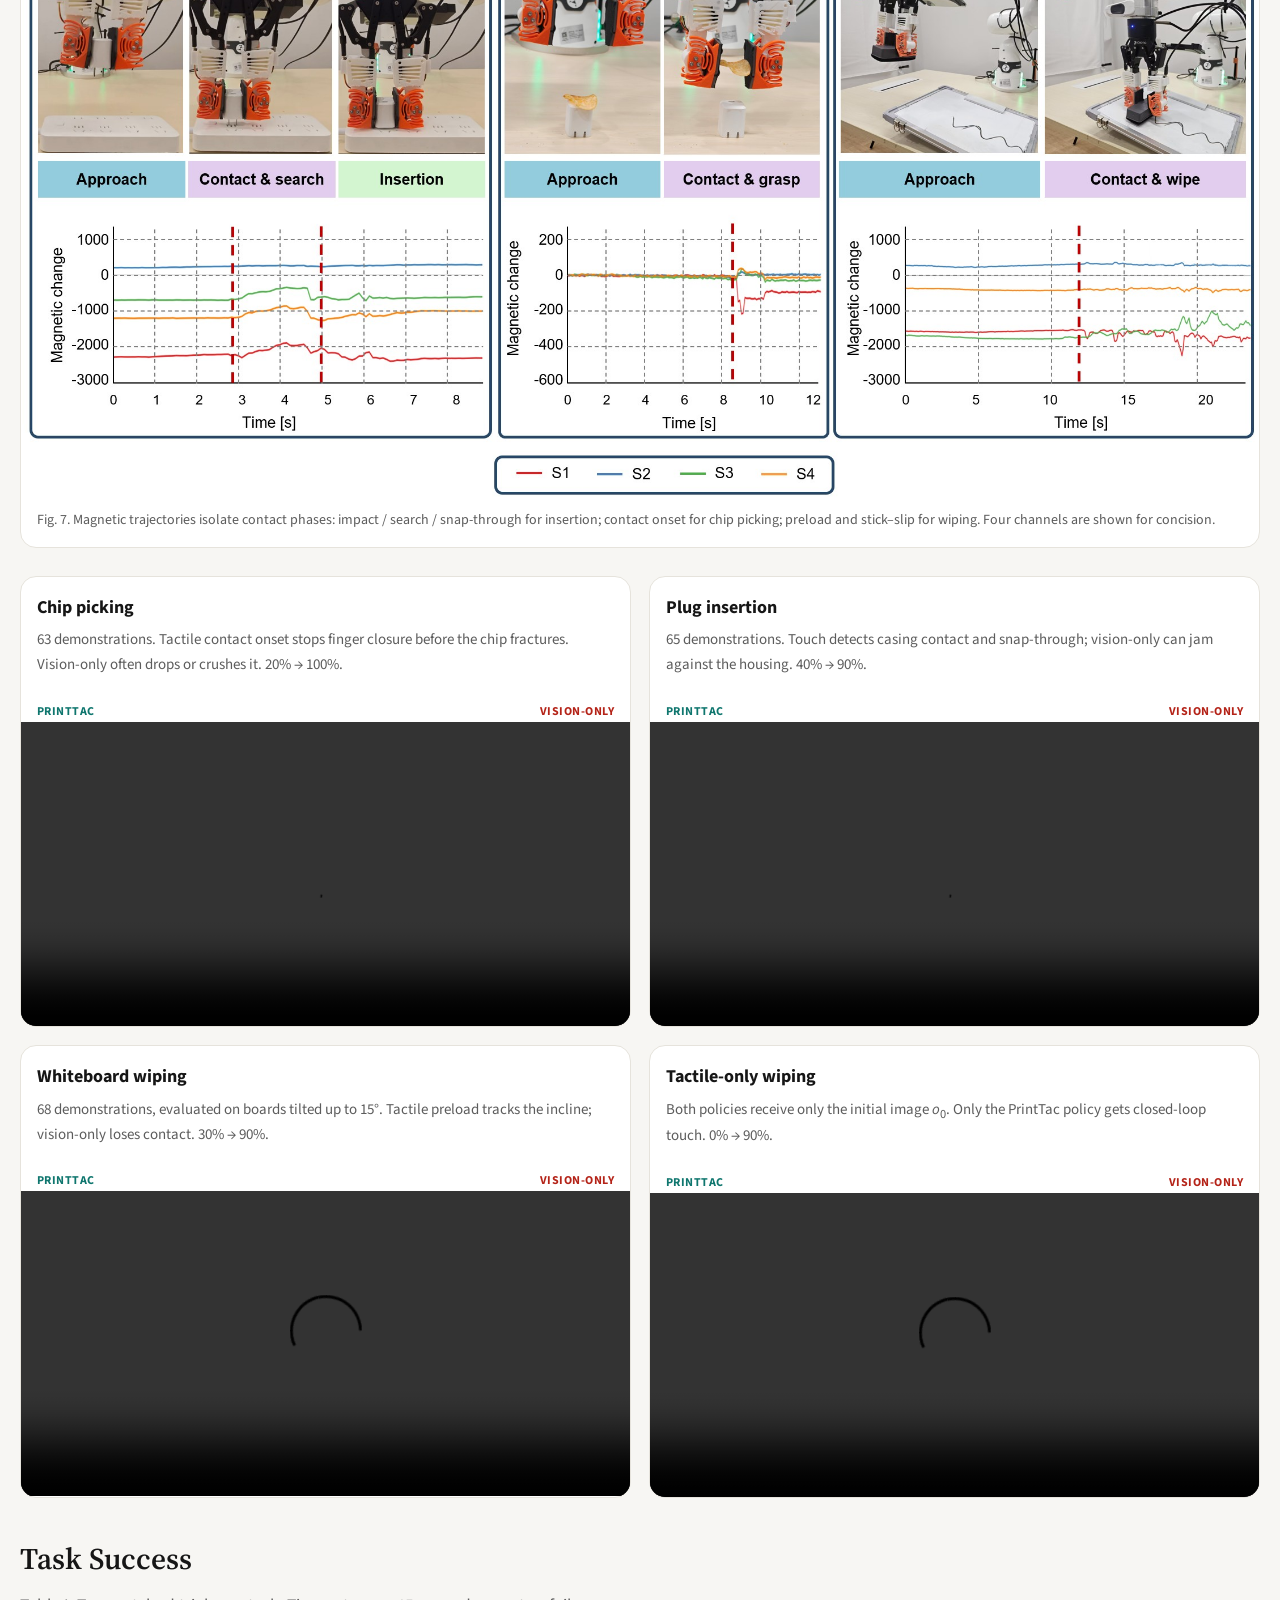
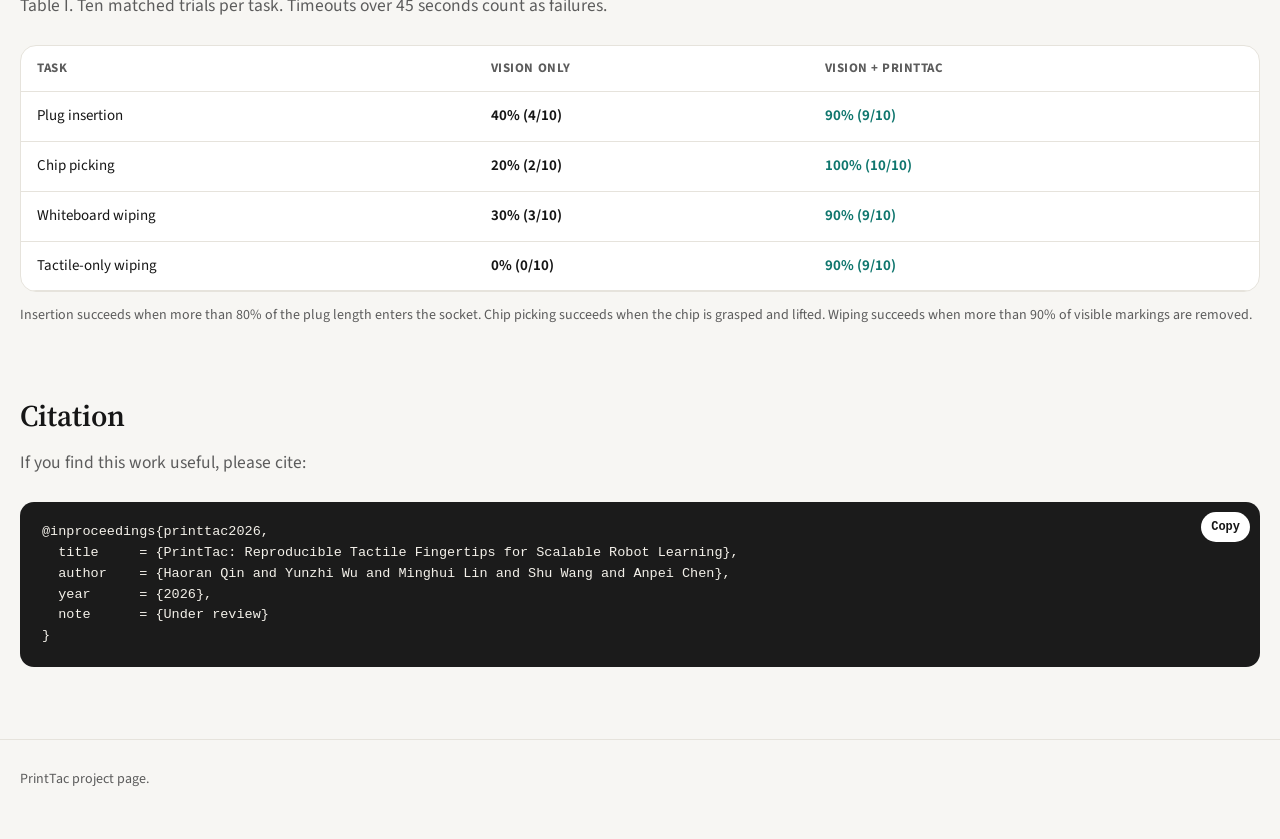
==== commit 9d9e06fe: "release" ====
--- a/index.html
+++ b/index.html
@@ -44,8 +44,8 @@
       </div>
 
       <div id="video" class="hero-video">
-        <video autoplay muted loop playsinline webkit-playsinline preload="auto" controls poster="assets/teaser.jpg">
-          <source src="assets/demo.mp4?v=cut19" type="video/mp4">
+        <video autoplay loop playsinline webkit-playsinline preload="auto" controls poster="assets/teaser.jpg">
+          <source src="assets/demo.mp4?v=full-20261120" type="video/mp4">
         </video>
       </div>
       <p class="caption">Project video: portable collection, then the same policy on independently fabricated fingertips.</p>
@@ -285,11 +285,14 @@
 
   <script>
     const videos = document.querySelectorAll("video");
+    videos.forEach((video) => {
+      video.defaultMuted = video.hasAttribute("muted");
+      video.muted = video.defaultMuted;
+    });
     const startVideo = (video) => {
-      video.muted = true;
-      video.defaultMuted = true;
       video.playsInline = true;
       const pending = video.play();
+      // If audible autoplay is blocked, the native play control starts it.
       if (pending) pending.catch(() => {});
     };
     if ("IntersectionObserver" in window) {
